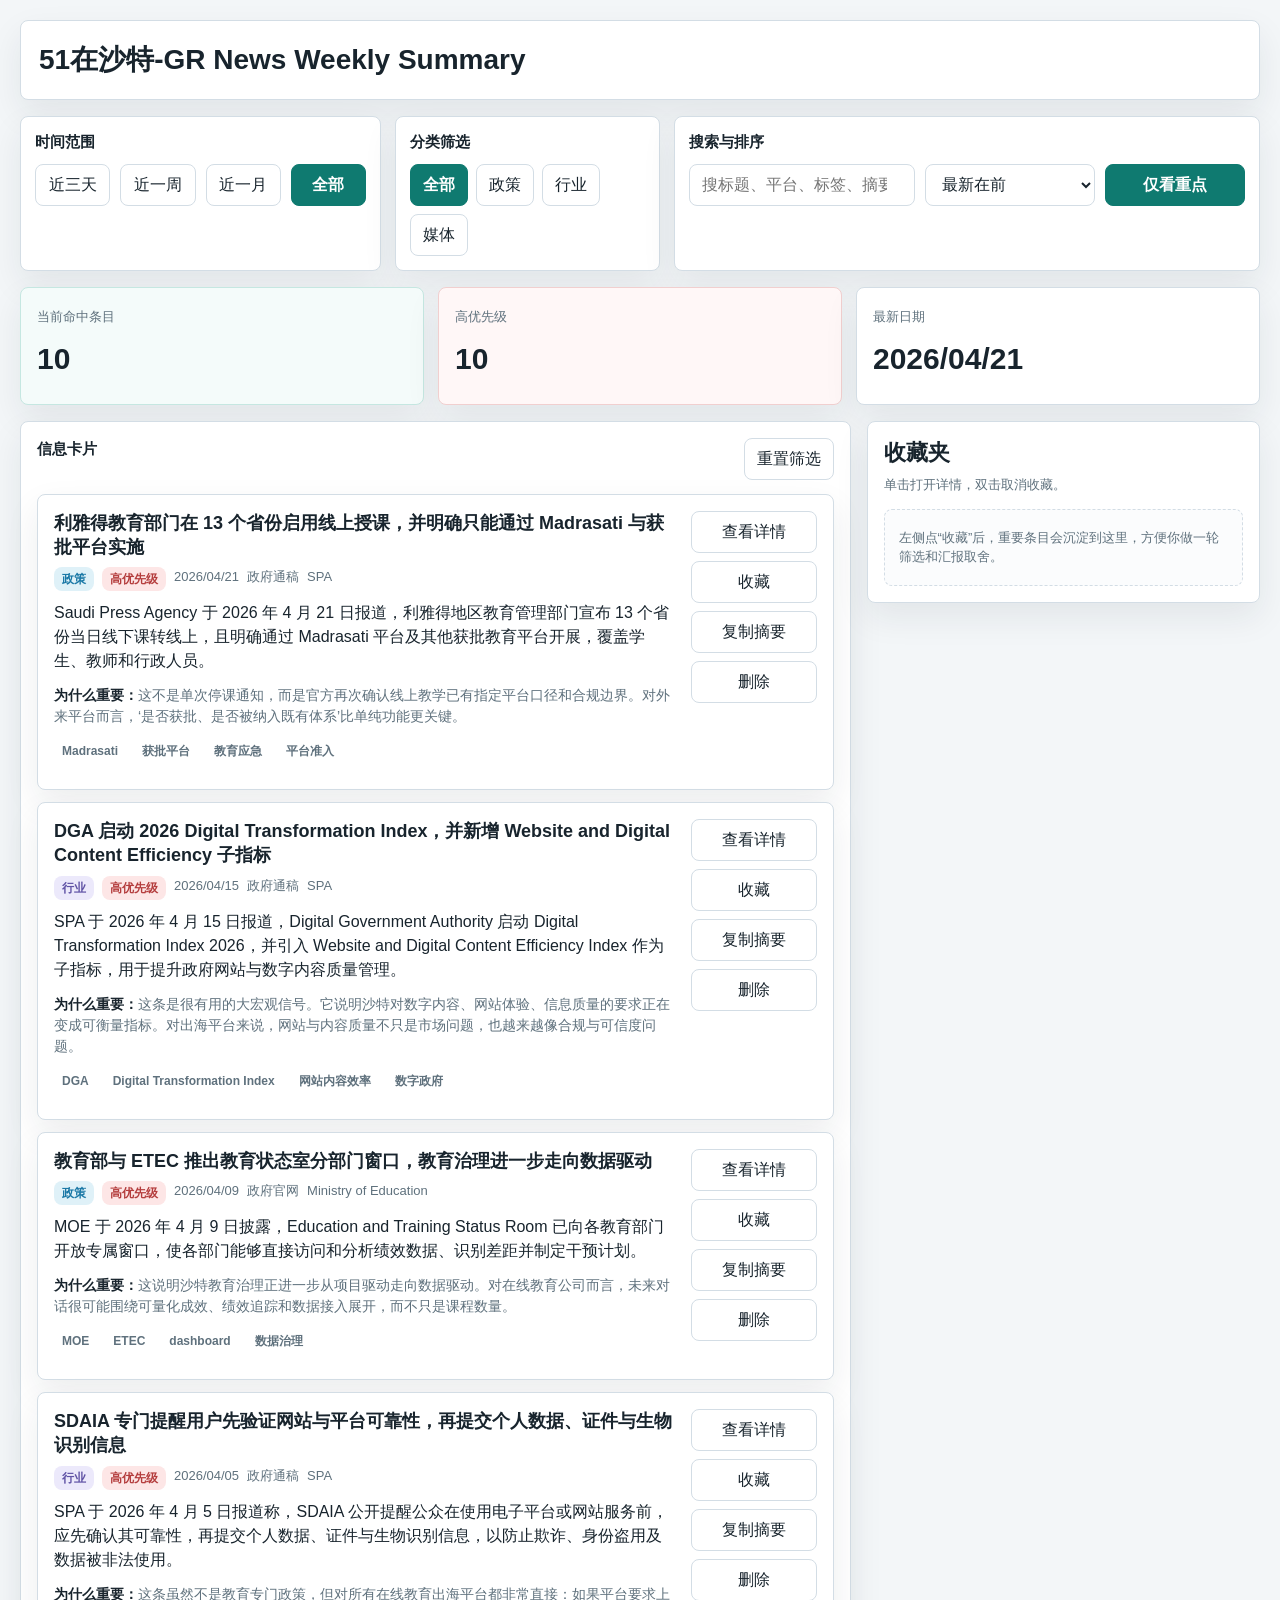
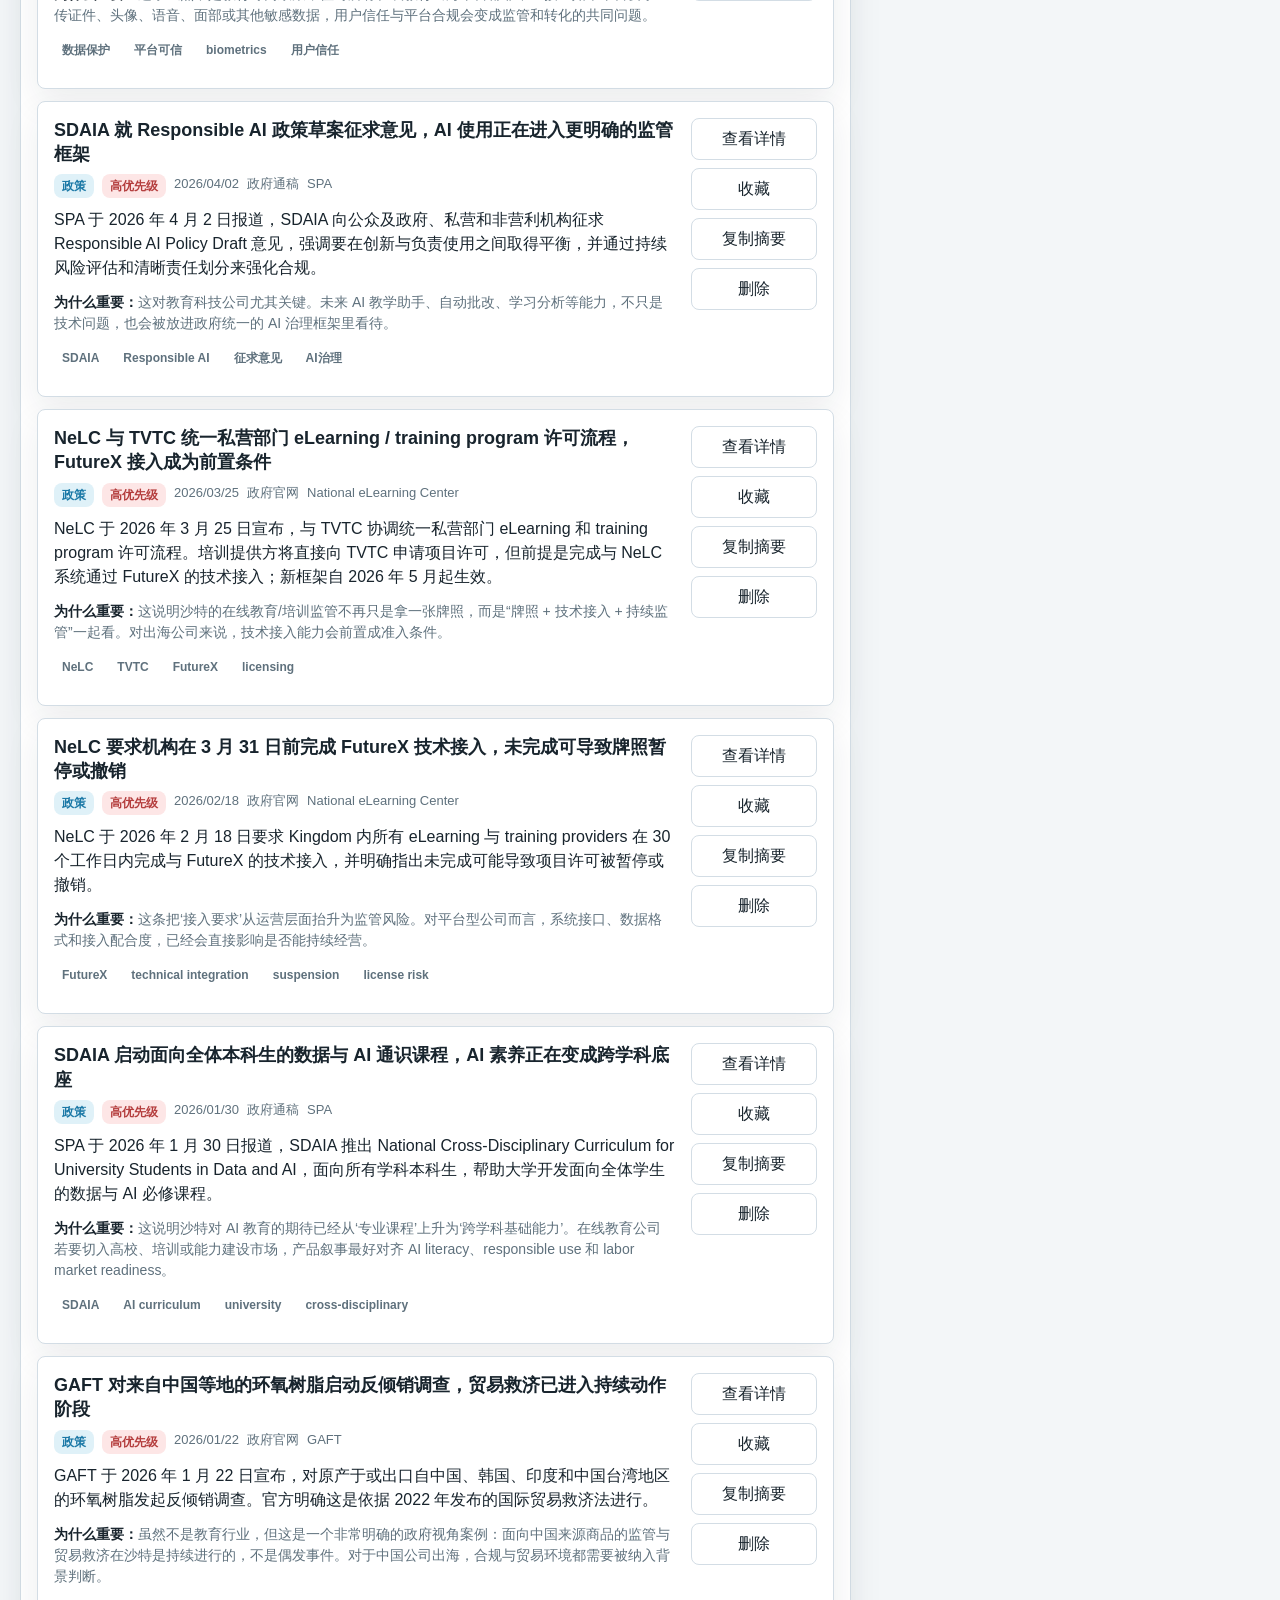
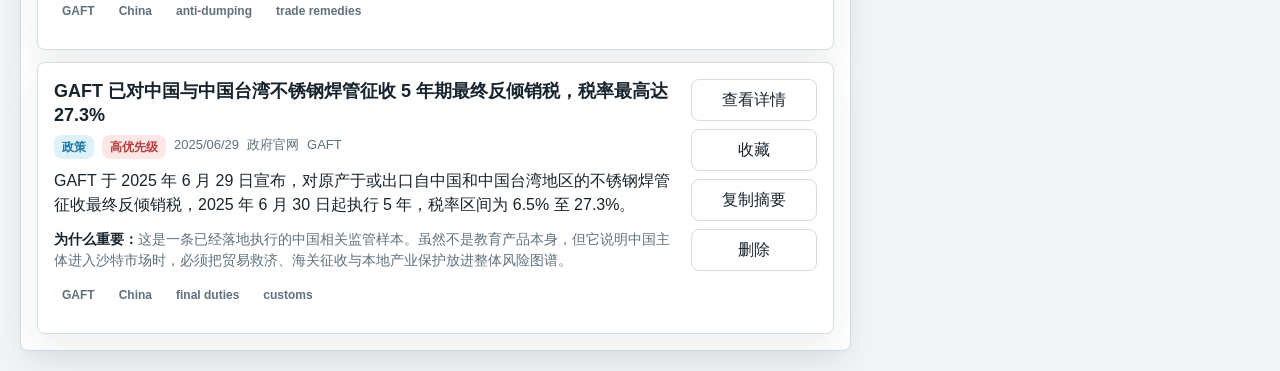
==== index.html @ 104b8181 "Persist favorites and deletions locally" ====
<!doctype html>
<html lang="zh-CN">
<head>
  <meta charset="utf-8">
  <meta name="viewport" content="width=device-width, initial-scale=1">
  <title>51在沙特-GR News Weekly Summary</title>
  <style>
    :root {
      --bg: #f3f6f8;
      --panel: #ffffff;
      --panel-alt: #eef3f6;
      --text: #18242d;
      --muted: #5f717d;
      --line: #d3dde5;
      --accent: #0f7a70;
      --accent-soft: #def4f1;
      --blue: #1a78a6;
      --blue-soft: #dff1f8;
      --amber: #a86f00;
      --amber-soft: #fff1d6;
      --red: #b43d3d;
      --red-soft: #fde6e6;
      --shadow: 0 14px 34px rgba(24, 36, 45, 0.08);
    }

    * {
      box-sizing: border-box;
    }

    body {
      margin: 0;
      background: var(--bg);
      color: var(--text);
      font-family: Arial, "PingFang SC", "Microsoft YaHei", sans-serif;
      line-height: 1.5;
    }

    button, input, select {
      font: inherit;
    }

    img {
      display: block;
      max-width: 100%;
    }

    .shell {
      max-width: 1320px;
      margin: 0 auto;
      padding: 20px;
    }

    .topband {
      display: grid;
      grid-template-columns: 1fr;
      gap: 18px;
      align-items: center;
      background: var(--panel);
      border: 1px solid var(--line);
      border-radius: 8px;
      padding: 18px;
      box-shadow: var(--shadow);
    }

    .topband h1 {
      margin: 0;
      font-size: 28px;
    }

    .topband p {
      margin: 6px 0 0;
      color: var(--muted);
      max-width: 760px;
    }

    .toolbar {
      margin-top: 16px;
      display: grid;
      grid-template-columns: 1.5fr 1.1fr 1fr;
      gap: 14px;
    }

    .toolbar-block,
    .section,
    .stat,
    .item-card,
    .detail-panel {
      background: var(--panel);
      border: 1px solid var(--line);
      border-radius: 8px;
      box-shadow: var(--shadow);
    }

    .toolbar-block {
      padding: 14px;
      min-height: 116px;
    }

    .toolbar-title,
    .section-title {
      margin: 0 0 10px;
      font-size: 15px;
      font-weight: 700;
    }

    .chip-row {
      display: flex;
      flex-wrap: wrap;
      gap: 8px;
    }

    .chip-grid {
      display: grid;
      grid-template-columns: repeat(4, minmax(0, 1fr));
      gap: 10px;
    }

    .chip,
    .ghost-btn,
    .solid-btn {
      min-height: 36px;
      padding: 8px 12px;
      border-radius: 8px;
      border: 1px solid var(--line);
      background: #fff;
      color: var(--text);
      cursor: pointer;
    }

    .chip.active {
      border-color: var(--accent);
      background: var(--accent);
      color: #fff;
      font-weight: 700;
    }

    .ghost-btn:hover,
    .solid-btn:hover,
    .chip:hover {
      border-color: var(--accent);
    }

    .solid-btn {
      background: var(--accent);
      border-color: var(--accent);
      color: #fff;
      font-weight: 700;
    }

    .control-row {
      display: grid;
      grid-template-columns: 1fr 170px 140px;
      gap: 10px;
    }

    .control-row input,
    .control-row select {
      min-height: 40px;
      border: 1px solid var(--line);
      border-radius: 8px;
      padding: 8px 12px;
      background: #fff;
      color: var(--text);
    }

    .stats {
      margin-top: 16px;
      display: grid;
      grid-template-columns: repeat(3, minmax(0, 1fr));
      gap: 14px;
    }

    .stat {
      padding: 16px;
      min-height: 118px;
    }

    .stat span {
      color: var(--muted);
      font-size: 13px;
    }

    .stat strong {
      display: block;
      margin: 8px 0 6px;
      font-size: 30px;
    }

    .stat small {
      color: var(--muted);
      font-size: 13px;
    }

    .stat.accent {
      background: #f4fbfa;
      border-color: #c5e7e1;
    }

    .stat.warn {
      background: #fff9ee;
      border-color: #f1dfb8;
    }

    .stat.risk {
      background: #fff7f7;
      border-color: #f1cfcf;
    }

    .main-grid {
      margin-top: 16px;
      display: grid;
      grid-template-columns: minmax(0, 1.9fr) minmax(320px, 0.9fr);
      gap: 16px;
      align-items: start;
    }

    .section {
      padding: 16px;
    }

    .section-head {
      display: flex;
      justify-content: space-between;
      gap: 14px;
      align-items: flex-start;
      margin-bottom: 14px;
    }

    .section-head p {
      margin: 4px 0 0;
      color: var(--muted);
      font-size: 13px;
    }

    .item-list {
      display: grid;
      gap: 12px;
    }

    .item-card {
      padding: 16px;
      display: grid;
      grid-template-columns: 1fr auto;
      gap: 16px;
      align-items: start;
    }

    .item-card h3 {
      margin: 0 0 8px;
      font-size: 18px;
      line-height: 1.35;
    }

    .item-meta {
      display: flex;
      flex-wrap: wrap;
      gap: 8px;
      color: var(--muted);
      font-size: 13px;
      margin-bottom: 10px;
    }

    .badge {
      display: inline-flex;
      align-items: center;
      min-height: 24px;
      padding: 2px 8px;
      border-radius: 8px;
      font-size: 12px;
      font-weight: 700;
    }

    .badge.policy { background: var(--blue-soft); color: var(--blue); }
    .badge.sentiment { background: var(--accent-soft); color: var(--accent); }
    .badge.industry { background: #ece9fb; color: #6154a6; }
    .badge.media { background: #e6f1ff; color: #245eab; }
    .badge.priority-high { background: var(--red-soft); color: var(--red); }
    .badge.priority-mid { background: var(--amber-soft); color: var(--amber); }
    .badge.priority-low { background: #edf3ef; color: #466050; }

    .item-summary {
      margin: 0;
      color: var(--text);
    }

    .item-why {
      margin: 12px 0 0;
      color: var(--muted);
      font-size: 14px;
    }

    .item-actions {
      display: grid;
      gap: 8px;
      min-width: 126px;
    }

    .detail-panel {
      padding: 16px;
      position: sticky;
      top: 16px;
    }

    .detail-panel h2 {
      margin: 0 0 8px;
      font-size: 22px;
      line-height: 1.35;
    }

    .detail-meta {
      display: flex;
      flex-wrap: wrap;
      gap: 8px;
      color: var(--muted);
      font-size: 13px;
      margin-bottom: 12px;
    }

    .detail-block {
      padding-top: 12px;
      border-top: 1px solid var(--line);
      margin-top: 12px;
    }

    .detail-block strong {
      display: block;
      margin-bottom: 6px;
      font-size: 14px;
    }

    .detail-block p,
    .detail-block li {
      margin: 0;
      color: var(--text);
    }

    .detail-block ul {
      margin: 0;
      padding-left: 18px;
    }

    .detail-links {
      display: flex;
      flex-wrap: wrap;
      gap: 8px;
      margin-top: 10px;
    }

    .detail-links a {
      color: var(--blue);
      text-decoration: none;
      word-break: break-all;
    }

    .detail-preview-title {
      margin: 0 0 8px;
      font-size: 18px;
      line-height: 1.4;
    }

    .favorite-hint {
      margin: 10px 0 0;
      color: var(--muted);
      font-size: 13px;
    }

    .favorite-list {
      display: grid;
      gap: 10px;
      margin-top: 14px;
    }

    .favorite-item {
      width: 100%;
      text-align: left;
      padding: 12px;
      border: 1px solid var(--line);
      border-radius: 8px;
      background: #fbfcfd;
      cursor: pointer;
    }

    .favorite-item:hover {
      border-color: var(--accent);
      background: #f6fbfa;
    }

    .favorite-item strong {
      display: block;
      margin-bottom: 6px;
      font-size: 14px;
      line-height: 1.4;
    }

    .favorite-item span {
      display: block;
      color: var(--muted);
      font-size: 12px;
    }

    .favorite-empty {
      margin-top: 14px;
      padding: 18px 14px;
      border: 1px dashed var(--line);
      border-radius: 8px;
      color: var(--muted);
      background: #fbfcfd;
      font-size: 13px;
    }

    .modal-overlay {
      position: fixed;
      inset: 0;
      display: none;
      align-items: stretch;
      justify-content: center;
      background: rgba(17, 29, 37, 0.56);
      z-index: 1000;
      padding: 20px;
    }

    .modal-overlay.open {
      display: flex;
    }

    .modal-card {
      width: min(1180px, 100%);
      height: 100%;
      max-height: calc(100vh - 40px);
      background: var(--panel);
      border: 1px solid var(--line);
      border-radius: 8px;
      box-shadow: 0 24px 60px rgba(24, 36, 45, 0.24);
      display: grid;
      grid-template-rows: auto 1fr;
      overflow: hidden;
    }

    .modal-head {
      display: flex;
      align-items: flex-start;
      justify-content: space-between;
      gap: 16px;
      padding: 18px 20px;
      border-bottom: 1px solid var(--line);
      background: #fbfcfd;
    }

    .modal-head h2 {
      margin: 0;
      font-size: 28px;
      line-height: 1.35;
    }

    .modal-meta {
      display: flex;
      flex-wrap: wrap;
      gap: 8px;
      color: var(--muted);
      font-size: 13px;
      margin-top: 10px;
    }

    .modal-close {
      min-width: 88px;
    }

    .modal-content {
      overflow-y: auto;
      padding: 20px;
    }

    .modal-section {
      padding-top: 14px;
      margin-top: 14px;
      border-top: 1px solid var(--line);
    }

    .modal-section:first-child {
      margin-top: 0;
      padding-top: 0;
      border-top: 0;
    }

    .modal-section h3 {
      margin: 0 0 8px;
      font-size: 16px;
    }

    .modal-section p {
      margin: 0;
    }

    .modal-links {
      display: flex;
      flex-direction: column;
      gap: 8px;
    }

    .modal-links a {
      color: var(--blue);
      text-decoration: none;
      word-break: break-all;
    }

    .empty {
      padding: 28px 16px;
      text-align: center;
      color: var(--muted);
      border: 1px dashed var(--line);
      border-radius: 8px;
      background: #fbfcfd;
    }

    @media (max-width: 1100px) {
      .toolbar,
      .main-grid {
        grid-template-columns: 1fr;
      }

      .stats {
        grid-template-columns: repeat(2, minmax(0, 1fr));
      }

      .detail-panel {
        position: static;
      }
    }

    @media (max-width: 720px) {
      .shell {
        padding: 14px;
      }

      .control-row,
      .stats {
        grid-template-columns: 1fr;
      }

      .item-card {
        grid-template-columns: 1fr;
      }

      .item-actions {
        grid-template-columns: repeat(2, minmax(0, 1fr));
      }

      .modal-overlay {
        padding: 10px;
      }

      .modal-card {
        max-height: calc(100vh - 20px);
      }

      .modal-head {
        padding: 14px;
      }

      .modal-head h2 {
        font-size: 22px;
      }

      .modal-content {
        padding: 14px;
      }
    }
  </style>
</head>
<body>
  <div class="shell">
    <header class="topband">
      <div>
        <h1>51在沙特-GR News Weekly Summary</h1>
      </div>
    </header>

    <section class="toolbar">
      <div class="toolbar-block">
        <h2 class="toolbar-title">时间范围</h2>
        <div class="chip-grid" id="rangeChips">
          <button class="chip" data-range="3">近三天</button>
          <button class="chip" data-range="7">近一周</button>
          <button class="chip" data-range="30">近一月</button>
          <button class="chip active" data-range="all">全部</button>
        </div>
      </div>

      <div class="toolbar-block">
        <h2 class="toolbar-title">分类筛选</h2>
        <div class="chip-row" id="categoryChips">
          <button class="chip active" data-category="all">全部</button>
          <button class="chip" data-category="政策">政策</button>
          <button class="chip" data-category="行业">行业</button>
          <button class="chip" data-category="媒体">媒体</button>
        </div>
      </div>

      <div class="toolbar-block">
        <h2 class="toolbar-title">搜索与排序</h2>
        <div class="control-row">
          <input id="searchInput" type="search" placeholder="搜标题、平台、标签、摘要">
          <select id="sortSelect" aria-label="排序方式">
            <option value="desc">最新在前</option>
            <option value="asc">最早在前</option>
            <option value="priority">优先级优先</option>
          </select>
          <button class="solid-btn" id="focusToggle" type="button">仅看重点</button>
        </div>
      </div>
    </section>

    <section class="stats" aria-label="统计概览">
      <article class="stat accent">
        <span>当前命中条目</span>
        <strong id="countAll">0</strong>
      </article>
      <article class="stat risk">
        <span>高优先级</span>
        <strong id="countHigh">0</strong>
      </article>
      <article class="stat">
        <span>最新日期</span>
        <strong id="latestDate">--</strong>
      </article>
    </section>

    <div class="main-grid">
      <section class="section">
        <div class="section-head">
          <div>
            <h2 class="section-title">信息卡片</h2>
          </div>
          <button class="ghost-btn" id="resetButton" type="button">重置筛选</button>
        </div>

        <div class="item-list" id="itemList"></div>
      </section>

      <aside class="detail-panel" id="detailPanel">
        <h2>收藏夹</h2>
        <div class="detail-meta">
          <span>单击打开详情，双击取消收藏。</span>
        </div>
      </aside>
    </div>
  </div>

  <div class="modal-overlay" id="detailModal" aria-hidden="true">
    <div class="modal-card" role="dialog" aria-modal="true" aria-labelledby="modalTitle">
      <div class="modal-head">
        <div>
          <h2 id="modalTitle">查看详情</h2>
          <div class="modal-meta" id="modalMeta"></div>
        </div>
        <button class="ghost-btn modal-close" id="modalClose" type="button">关闭</button>
      </div>
      <div class="modal-content" id="modalContent"></div>
    </div>
  </div>

  <script>
    const weeklyItems = [
      {
        id: 1,
        title: "利雅得教育部门在 13 个省份启用线上授课，并明确只能通过 Madrasati 与获批平台实施",
        category: "政策",
        priority: "high",
        featured: true,
        tags: ["Madrasati", "获批平台", "教育应急", "平台准入"],
        summary: "Saudi Press Agency 于 2026 年 4 月 21 日报道，利雅得地区教育管理部门宣布 13 个省份当日线下课转线上，且明确通过 Madrasati 平台及其他获批教育平台开展，覆盖学生、教师和行政人员。",
        whyItMatters: "这不是单次停课通知，而是官方再次确认线上教学已有指定平台口径和合规边界。对外来平台而言，‘是否获批、是否被纳入既有体系’比单纯功能更关键。",
        nextAction: "后续持续跟踪 Saudi MOE / Riyadh Education 对“approved educational platforms”“Madrasati”表述的延伸，观察平台准入是否会进一步细化为白名单或接入要求。",
        date: "2026-04-21",
        platform: "政府通稿",
        source: "SPA",
        links: ["https://www.spa.gov.sa/en/N2566507"]
      },
      {
        id: 2,
        title: "教育部与 ETEC 推出教育状态室分部门窗口，教育治理进一步走向数据驱动",
        category: "政策",
        priority: "high",
        featured: true,
        tags: ["MOE", "ETEC", "dashboard", "数据治理"],
        summary: "MOE 于 2026 年 4 月 9 日披露，Education and Training Status Room 已向各教育部门开放专属窗口，使各部门能够直接访问和分析绩效数据、识别差距并制定干预计划。",
        whyItMatters: "这说明沙特教育治理正进一步从项目驱动走向数据驱动。对在线教育公司而言，未来对话很可能围绕可量化成效、绩效追踪和数据接入展开，而不只是课程数量。",
        nextAction: "重点监测 MOE、ETEC 后续是否发布更细的 performance data、improvement plan、evaluation 指标口径，判断这类数据平台是否会外溢到供应商考核或合作门槛。",
        date: "2026-04-09",
        platform: "政府官网",
        source: "Ministry of Education",
        links: ["https://www.moe.gov.sa/en/mediacenter/MOEnews/Pages/The-Education-and-Training-Evaluation.aspx"]
      },
      {
        id: 3,
        title: "SDAIA 就 Responsible AI 政策草案征求意见，AI 使用正在进入更明确的监管框架",
        category: "政策",
        priority: "high",
        featured: true,
        tags: ["SDAIA", "Responsible AI", "征求意见", "AI治理"],
        summary: "SPA 于 2026 年 4 月 2 日报道，SDAIA 向公众及政府、私营和非营利机构征求 Responsible AI Policy Draft 意见，强调要在创新与负责使用之间取得平衡，并通过持续风险评估和清晰责任划分来强化合规。",
        whyItMatters: "这对教育科技公司尤其关键。未来 AI 教学助手、自动批改、学习分析等能力，不只是技术问题，也会被放进政府统一的 AI 治理框架里看待。",
        nextAction: "把 Responsible AI、risk assessment、roles and responsibilities、trust in AI 等词加入常驻监测词库，后续一旦草案转正式文件，需要第一时间复核产品功能与数据处理方式。",
        date: "2026-04-02",
        platform: "政府通稿",
        source: "SPA",
        links: ["https://www.spa.gov.sa/en/N2551533"]
      },
      {
        id: 4,
        title: "SDAIA 专门提醒用户先验证网站与平台可靠性，再提交个人数据、证件与生物识别信息",
        category: "行业",
        priority: "high",
        featured: true,
        tags: ["数据保护", "平台可信", "biometrics", "用户信任"],
        summary: "SPA 于 2026 年 4 月 5 日报道称，SDAIA 公开提醒公众在使用电子平台或网站服务前，应先确认其可靠性，再提交个人数据、证件与生物识别信息，以防止欺诈、身份盗用及数据被非法使用。",
        whyItMatters: "这条虽然不是教育专门政策，但对所有在线教育出海平台都非常直接：如果平台要求上传证件、头像、语音、面部或其他敏感数据，用户信任与平台合规会变成监管和转化的共同问题。",
        nextAction: "后续建议把“是否需要收集敏感数据、是否能证明平台官方身份、是否有阿语隐私说明”作为沙特版本产品审查的固定栏目。",
        date: "2026-04-05",
        platform: "政府通稿",
        source: "SPA",
        links: ["https://www.spa.gov.sa/en/N2553160"]
      },
      {
        id: 5,
        title: "DGA 启动 2026 Digital Transformation Index，并新增 Website and Digital Content Efficiency 子指标",
        category: "行业",
        priority: "high",
        featured: true,
        tags: ["DGA", "Digital Transformation Index", "网站内容效率", "数字政府"],
        summary: "SPA 于 2026 年 4 月 15 日报道，Digital Government Authority 启动 Digital Transformation Index 2026，并引入 Website and Digital Content Efficiency Index 作为子指标，用于提升政府网站与数字内容质量管理。",
        whyItMatters: "这条是很有用的大宏观信号。它说明沙特对数字内容、网站体验、信息质量的要求正在变成可衡量指标。对出海平台来说，网站与内容质量不只是市场问题，也越来越像合规与可信度问题。",
        nextAction: "建议持续关注 DGA 对 Website and Digital Content Efficiency 的评估口径，后续可反向映射到我们自己的阿语官网、落地页、帮助中心与内容治理。",
        date: "2026-04-15",
        platform: "政府通稿",
        source: "SPA",
        links: ["https://www.spa.gov.sa/en/N2562888"]
      },
      {
        id: 6,
        title: "NeLC 与 TVTC 统一私营部门 eLearning / training program 许可流程，FutureX 接入成为前置条件",
        category: "政策",
        priority: "high",
        featured: true,
        tags: ["NeLC", "TVTC", "FutureX", "licensing"],
        summary: "NeLC 于 2026 年 3 月 25 日宣布，与 TVTC 协调统一私营部门 eLearning 和 training program 许可流程。培训提供方将直接向 TVTC 申请项目许可，但前提是完成与 NeLC 系统通过 FutureX 的技术接入；新框架自 2026 年 5 月起生效。",
        whyItMatters: "这说明沙特的在线教育/培训监管不再只是拿一张牌照，而是“牌照 + 技术接入 + 持续监管”一起看。对出海公司来说，技术接入能力会前置成准入条件。",
        nextAction: "对任何潜在沙特合作或本地化落地项目，都建议先评估是否涉及 TVTC 许可、是否需要 FutureX 接入、以及产品形态更偏 education 还是 training。",
        date: "2026-03-25",
        platform: "政府官网",
        source: "National eLearning Center",
        links: ["https://nelc.gov.sa/en/media-center/news/unified-e-learning-licensing-private-sector-en"]
      },
      {
        id: 7,
        title: "NeLC 要求机构在 3 月 31 日前完成 FutureX 技术接入，未完成可导致牌照暂停或撤销",
        category: "政策",
        priority: "high",
        featured: true,
        tags: ["FutureX", "technical integration", "suspension", "license risk"],
        summary: "NeLC 于 2026 年 2 月 18 日要求 Kingdom 内所有 eLearning 与 training providers 在 30 个工作日内完成与 FutureX 的技术接入，并明确指出未完成可能导致项目许可被暂停或撤销。",
        whyItMatters: "这条把‘接入要求’从运营层面抬升为监管风险。对平台型公司而言，系统接口、数据格式和接入配合度，已经会直接影响是否能持续经营。",
        nextAction: "后续如进入沙特市场，应把 FutureX / 本地平台接入准备放入前置清单，而不是等到商务合同签完后再补技术。",
        date: "2026-02-18",
        platform: "政府官网",
        source: "National eLearning Center",
        links: ["https://nelc.gov.sa/en/media-center/news/news-future-link"]
      },
      {
        id: 8,
        title: "SDAIA 启动面向全体本科生的数据与 AI 通识课程，AI 素养正在变成跨学科底座",
        category: "政策",
        priority: "high",
        featured: true,
        tags: ["SDAIA", "AI curriculum", "university", "cross-disciplinary"],
        summary: "SPA 于 2026 年 1 月 30 日报道，SDAIA 推出 National Cross-Disciplinary Curriculum for University Students in Data and AI，面向所有学科本科生，帮助大学开发面向全体学生的数据与 AI 必修课程。",
        whyItMatters: "这说明沙特对 AI 教育的期待已经从‘专业课程’上升为‘跨学科基础能力’。在线教育公司若要切入高校、培训或能力建设市场，产品叙事最好对齐 AI literacy、responsible use 和 labor market readiness。",
        nextAction: "关注后续大学落地、必修课程实施、采购合作和内容标准化的进一步消息，判断是否会形成面向外部机构的合作机会。",
        date: "2026-01-30",
        platform: "政府通稿",
        source: "SPA",
        links: ["https://www.spa.gov.sa/en/N2501273"]
      },
      {
        id: 9,
        title: "GAFT 对来自中国等地的环氧树脂启动反倾销调查，贸易救济已进入持续动作阶段",
        category: "政策",
        priority: "high",
        featured: true,
        tags: ["GAFT", "China", "anti-dumping", "trade remedies"],
        summary: "GAFT 于 2026 年 1 月 22 日宣布，对原产于或出口自中国、韩国、印度和中国台湾地区的环氧树脂发起反倾销调查。官方明确这是依据 2022 年发布的国际贸易救济法进行。",
        whyItMatters: "虽然不是教育行业，但这是一个非常明确的政府视角案例：面向中国来源商品的监管与贸易救济在沙特是持续进行的，不是偶发事件。对于中国公司出海，合规与贸易环境都需要被纳入背景判断。",
        nextAction: "建议把 GAFT 的 trade remedies 作为长期源池保留，凡涉及中国来源商品、技术设备或关键投入品，都要关注是否存在调查、最终措施或延续审查。",
        date: "2026-01-22",
        platform: "政府官网",
        source: "GAFT",
        links: ["https://gaft.gov.sa/en/lists/news/[base64]/"]
      },
      {
        id: 10,
        title: "GAFT 已对中国与中国台湾不锈钢焊管征收 5 年期最终反倾销税，税率最高达 27.3%",
        category: "政策",
        priority: "high",
        featured: true,
        tags: ["GAFT", "China", "final duties", "customs"],
        summary: "GAFT 于 2025 年 6 月 29 日宣布，对原产于或出口自中国和中国台湾地区的不锈钢焊管征收最终反倾销税，2025 年 6 月 30 日起执行 5 年，税率区间为 6.5% 至 27.3%。",
        whyItMatters: "这是一条已经落地执行的中国相关监管样本。虽然不是教育产品本身，但它说明中国主体进入沙特市场时，必须把贸易救济、海关征收与本地产业保护放进整体风险图谱。",
        nextAction: "建议后续把‘中国—沙特—监管/反倾销/海关’作为独立专题维护，和教育政策线并行，便于管理层同时看行业机会与中国主体风险环境。",
        date: "2025-06-29",
        platform: "政府官网",
        source: "GAFT",
        links: ["https://gaft.gov.sa/en/lists/news/gaft-announces-final-anti-dumping-duties-on-imports-of-welded-stainless-steel-pipes-from-the-people-s-republic-of-china-and-taiwan-29-june-2025/"]
      }
    ];

    const categoryClassMap = {
      "政策": "policy",
      "行业": "industry",
      "媒体": "media"
    };

    const priorityLabelMap = {
      high: "高优先级",
      mid: "中优先级",
      low: "低优先级"
    };

    const priorityClassMap = {
      high: "priority-high",
      mid: "priority-mid",
      low: "priority-low"
    };

    let currentRange = "all";
    let currentCategory = "all";
    let currentSort = "desc";
    let currentSearch = "";
    let featuredOnly = false;
    let currentDetailId = weeklyItems[0]?.id ?? null;
    const storageKeys = {
      favorites: "gr_weekly_favorites",
      deleted: "gr_weekly_deleted"
    };

    function readStoredIds(key) {
      try {
        const raw = window.localStorage.getItem(key);
        if (!raw) return [];
        const parsed = JSON.parse(raw);
        if (!Array.isArray(parsed)) return [];
        return parsed.map((value) => Number(value)).filter((value) => Number.isFinite(value));
      } catch (error) {
        return [];
      }
    }

    function saveStoredIds(key, set) {
      try {
        window.localStorage.setItem(key, JSON.stringify([...set]));
      } catch (error) {
        console.warn(`无法写入本地存储: ${key}`, error);
      }
    }

    const favoriteIds = new Set(readStoredIds(storageKeys.favorites));
    const deletedIds = new Set(readStoredIds(storageKeys.deleted));

    const itemList = document.getElementById("itemList");
    const detailPanel = document.getElementById("detailPanel");
    const detailModal = document.getElementById("detailModal");
    const modalTitle = document.getElementById("modalTitle");
    const modalMeta = document.getElementById("modalMeta");
    const modalContent = document.getElementById("modalContent");
    const modalClose = document.getElementById("modalClose");
    const searchInput = document.getElementById("searchInput");
    const sortSelect = document.getElementById("sortSelect");
    const focusToggle = document.getElementById("focusToggle");

    function formatDate(dateString) {
      const date = new Date(dateString + "T00:00:00");
      return new Intl.DateTimeFormat("zh-CN", {
        year: "numeric",
        month: "2-digit",
        day: "2-digit"
      }).format(date);
    }

    function daysDiff(dateString) {
      const today = new Date();
      const date = new Date(dateString + "T00:00:00");
      const diff = today - date;
      return Math.floor(diff / (1000 * 60 * 60 * 24));
    }

    function getFilteredItems() {
      let result = weeklyItems.filter((item) => !deletedIds.has(item.id));

      if (currentRange !== "all") {
        const maxDays = Number(currentRange);
        result = result.filter((item) => daysDiff(item.date) <= maxDays);
      }

      if (currentCategory !== "all") {
        result = result.filter((item) => item.category === currentCategory);
      }

      if (featuredOnly) {
        result = result.filter((item) => item.featured);
      }

      if (currentSearch.trim()) {
        const keyword = currentSearch.trim().toLowerCase();
        result = result.filter((item) => {
          const haystack = [
            item.title,
            item.platform,
            item.source,
            item.summary,
            item.whyItMatters,
            item.nextAction,
            ...(item.tags || [])
          ].join(" ").toLowerCase();
          return haystack.includes(keyword);
        });
      }

      if (currentSort === "desc") {
        result.sort((a, b) => b.date.localeCompare(a.date));
      } else if (currentSort === "asc") {
        result.sort((a, b) => a.date.localeCompare(b.date));
      } else {
        const weight = { high: 3, mid: 2, low: 1 };
        result.sort((a, b) => {
          const diff = weight[b.priority] - weight[a.priority];
          return diff !== 0 ? diff : b.date.localeCompare(a.date);
        });
      }

      return result;
    }

    function renderStats(items) {
      document.getElementById("countAll").textContent = String(items.length);
      document.getElementById("countHigh").textContent = String(items.filter((item) => item.priority === "high").length);
      document.getElementById("latestDate").textContent = items.length ? formatDate(items[0].date) : "--";
    }

    function renderList(items) {
      if (!items.length) {
        itemList.innerHTML = '<div class="empty">当前筛选条件下没有内容，换一个时间范围或取消“仅看重点”试试。</div>';
        return;
      }

      itemList.innerHTML = items.map((item) => `
        <article class="item-card">
          <div>
            <h3>${item.title}</h3>
            <div class="item-meta">
              <span class="badge ${categoryClassMap[item.category]}">${item.category}</span>
              <span class="badge ${priorityClassMap[item.priority]}">${priorityLabelMap[item.priority]}</span>
              <span>${formatDate(item.date)}</span>
              <span>${item.platform}</span>
              <span>${item.source}</span>
            </div>
            <p class="item-summary">${item.summary}</p>
            <p class="item-why"><strong style="font-size:14px; color: var(--text);">为什么重要：</strong>${item.whyItMatters}</p>
            <div class="item-meta" style="margin-top: 12px;">
              ${(item.tags || []).map((tag) => `<span class="badge">${tag}</span>`).join("")}
            </div>
          </div>
          <div class="item-actions">
            <button class="ghost-btn" type="button" data-detail="${item.id}">查看详情</button>
            <button class="ghost-btn" type="button" data-favorite="${item.id}">${favoriteIds.has(item.id) ? "已收藏" : "收藏"}</button>
            <button class="ghost-btn" type="button" data-copy="${item.id}">复制摘要</button>
            <button class="ghost-btn" type="button" data-delete="${item.id}">删除</button>
          </div>
        </article>
      `).join("");
    }

    function renderDetailPanel() {
      const favorites = [...favoriteIds]
        .map((id) => weeklyItems.find((item) => item.id === id))
        .filter((item) => item && !deletedIds.has(item.id));

      if (!favorites.length) {
        detailPanel.innerHTML = `
          <h2>收藏夹</h2>
          <div class="detail-meta"><span>单击打开详情，双击取消收藏。</span></div>
          <div class="favorite-empty">左侧点“收藏”后，重要条目会沉淀到这里，方便你做一轮筛选和汇报取舍。</div>
        `;
        return;
      }

      detailPanel.innerHTML = `
        <h2>收藏夹</h2>
        <div class="detail-meta">
          <span>已收藏 ${favorites.length} 条</span>
        </div>
        <p class="favorite-hint">单击打开详情，双击取消收藏。</p>
        <div class="favorite-list">
          ${favorites.map((item) => `
            <button class="favorite-item" type="button" data-favorite-open="${item.id}" title="单击打开详情，双击取消收藏">
              <strong>${item.title}</strong>
              <span>${formatDate(item.date)} · ${item.category} · ${item.source}</span>
            </button>
          `).join("")}
        </div>
      `;
    }

    function openDetailModal(item) {
      if (!item) return;

      modalTitle.textContent = item.title;
      modalMeta.innerHTML = `
        <span class="badge ${categoryClassMap[item.category]}">${item.category}</span>
        <span class="badge ${priorityClassMap[item.priority]}">${priorityLabelMap[item.priority]}</span>
        <span>${formatDate(item.date)}</span>
        <span>${item.platform}</span>
        <span>${item.source}</span>
      `;

      modalContent.innerHTML = `
        <section class="modal-section">
          <h3>摘要</h3>
          <p>${item.summary}</p>
        </section>
        <section class="modal-section">
          <h3>为什么重要</h3>
          <p>${item.whyItMatters}</p>
        </section>
        <section class="modal-section">
          <h3>建议动作</h3>
          <p>${item.nextAction}</p>
        </section>
        <section class="modal-section">
          <h3>标签</h3>
          <p>${(item.tags || []).join("、") || "无"}</p>
        </section>
        <section class="modal-section">
          <h3>原始链接</h3>
          <div class="modal-links">
            ${item.links.length
              ? item.links.map((link) => `<a href="${link}" target="_blank" rel="noreferrer">${link}</a>`).join("")
              : "<span style='color: var(--muted);'>暂未填写</span>"
            }
          </div>
        </section>
      `;

      detailModal.classList.add("open");
      detailModal.setAttribute("aria-hidden", "false");
      document.body.style.overflow = "hidden";
    }

    function closeDetailModal() {
      detailModal.classList.remove("open");
      detailModal.setAttribute("aria-hidden", "true");
      document.body.style.overflow = "";
    }

    function refresh() {
      const items = getFilteredItems();
      renderStats(items);
      renderList(items);

      if (!items.find((item) => item.id === currentDetailId)) {
        currentDetailId = items[0]?.id ?? null;
      }
      renderDetailPanel();
    }

    document.getElementById("rangeChips").addEventListener("click", (event) => {
      const chip = event.target.closest("[data-range]");
      if (!chip) return;
      currentRange = chip.dataset.range;
      document.querySelectorAll("#rangeChips .chip").forEach((node) => node.classList.toggle("active", node === chip));
      refresh();
    });

    document.getElementById("categoryChips").addEventListener("click", (event) => {
      const chip = event.target.closest("[data-category]");
      if (!chip) return;
      currentCategory = chip.dataset.category;
      document.querySelectorAll("#categoryChips .chip").forEach((node) => node.classList.toggle("active", node === chip));
      refresh();
    });

    searchInput.addEventListener("input", () => {
      currentSearch = searchInput.value;
      refresh();
    });

    sortSelect.addEventListener("change", () => {
      currentSort = sortSelect.value;
      refresh();
    });

    focusToggle.addEventListener("click", () => {
      featuredOnly = !featuredOnly;
      focusToggle.textContent = featuredOnly ? "已开启重点模式" : "仅看重点";
      focusToggle.classList.toggle("solid-btn", featuredOnly);
      refresh();
    });

    document.getElementById("resetButton").addEventListener("click", () => {
      currentRange = "all";
      currentCategory = "all";
      currentSort = "desc";
      currentSearch = "";
      featuredOnly = false;
      searchInput.value = "";
      sortSelect.value = "desc";
      focusToggle.textContent = "仅看重点";
      focusToggle.classList.remove("solid-btn");
      document.querySelectorAll("#rangeChips .chip").forEach((node) => node.classList.toggle("active", node.dataset.range === "all"));
      document.querySelectorAll("#categoryChips .chip").forEach((node) => node.classList.toggle("active", node.dataset.category === "all"));
      refresh();
    });

    itemList.addEventListener("click", async (event) => {
      const detailButton = event.target.closest("[data-detail]");
      const favoriteButton = event.target.closest("[data-favorite]");
      const copyButton = event.target.closest("[data-copy]");
      const deleteButton = event.target.closest("[data-delete]");

      if (detailButton) {
        currentDetailId = Number(detailButton.dataset.detail);
        refresh();
        openDetailModal(weeklyItems.find((entry) => entry.id === currentDetailId));
        return;
      }

      if (favoriteButton) {
        const id = Number(favoriteButton.dataset.favorite);
        if (favoriteIds.has(id)) {
          favoriteIds.delete(id);
        } else {
          favoriteIds.add(id);
        }
        saveStoredIds(storageKeys.favorites, favoriteIds);
        refresh();
        return;
      }

      if (copyButton) {
        const item = weeklyItems.find((entry) => entry.id === Number(copyButton.dataset.copy));
        if (!item) return;
        const text = `${item.title}\n日期：${formatDate(item.date)}\n平台：${item.platform}\n来源：${item.source}\n摘要：${item.summary}\n为什么重要：${item.whyItMatters}\n建议动作：${item.nextAction}`;
        try {
          await navigator.clipboard.writeText(text);
          copyButton.textContent = "已复制";
          window.setTimeout(() => {
            copyButton.textContent = "复制摘要";
          }, 1200);
        } catch (error) {
          alert("浏览器未允许复制，请手动复制右侧详情。");
        }
        return;
      }

      if (deleteButton) {
        const id = Number(deleteButton.dataset.delete);
        const item = weeklyItems.find((entry) => entry.id === id);
        if (!item) return;
        const confirmed = window.confirm(`确认删除这条信息吗？\n\n${item.title}`);
        if (!confirmed) return;

        const index = weeklyItems.findIndex((entry) => entry.id === id);
        if (index === -1) return;
        deletedIds.add(id);
        favoriteIds.delete(id);
        saveStoredIds(storageKeys.deleted, deletedIds);
        saveStoredIds(storageKeys.favorites, favoriteIds);

        if (currentDetailId === id) {
          const visibleItems = getFilteredItems();
          currentDetailId = visibleItems[index]?.id ?? visibleItems[index - 1]?.id ?? visibleItems[0]?.id ?? null;
        }

        refresh();
      }
    });

    let favoriteClickTimer = null;

    detailPanel.addEventListener("click", (event) => {
      const favoriteOpen = event.target.closest("[data-favorite-open]");
      if (!favoriteOpen) return;
      const id = Number(favoriteOpen.dataset.favoriteOpen);
      if (favoriteClickTimer) {
        window.clearTimeout(favoriteClickTimer);
        favoriteClickTimer = null;
      }
      favoriteClickTimer = window.setTimeout(() => {
        currentDetailId = id;
        openDetailModal(weeklyItems.find((entry) => entry.id === id));
        favoriteClickTimer = null;
      }, 220);
    });

    detailPanel.addEventListener("dblclick", (event) => {
      const favoriteOpen = event.target.closest("[data-favorite-open]");
      if (!favoriteOpen) return;
      const id = Number(favoriteOpen.dataset.favoriteOpen);
      if (favoriteClickTimer) {
        window.clearTimeout(favoriteClickTimer);
        favoriteClickTimer = null;
      }
      if (!favoriteIds.has(id)) return;
      favoriteIds.delete(id);
      saveStoredIds(storageKeys.favorites, favoriteIds);
      refresh();
    });

    modalClose.addEventListener("click", closeDetailModal);

    detailModal.addEventListener("click", (event) => {
      if (event.target === detailModal) {
        closeDetailModal();
      }
    });

    document.addEventListener("keydown", (event) => {
      if (event.key === "Escape" && detailModal.classList.contains("open")) {
        closeDetailModal();
      }
    });

    refresh();
  </script>
</body>
</html>
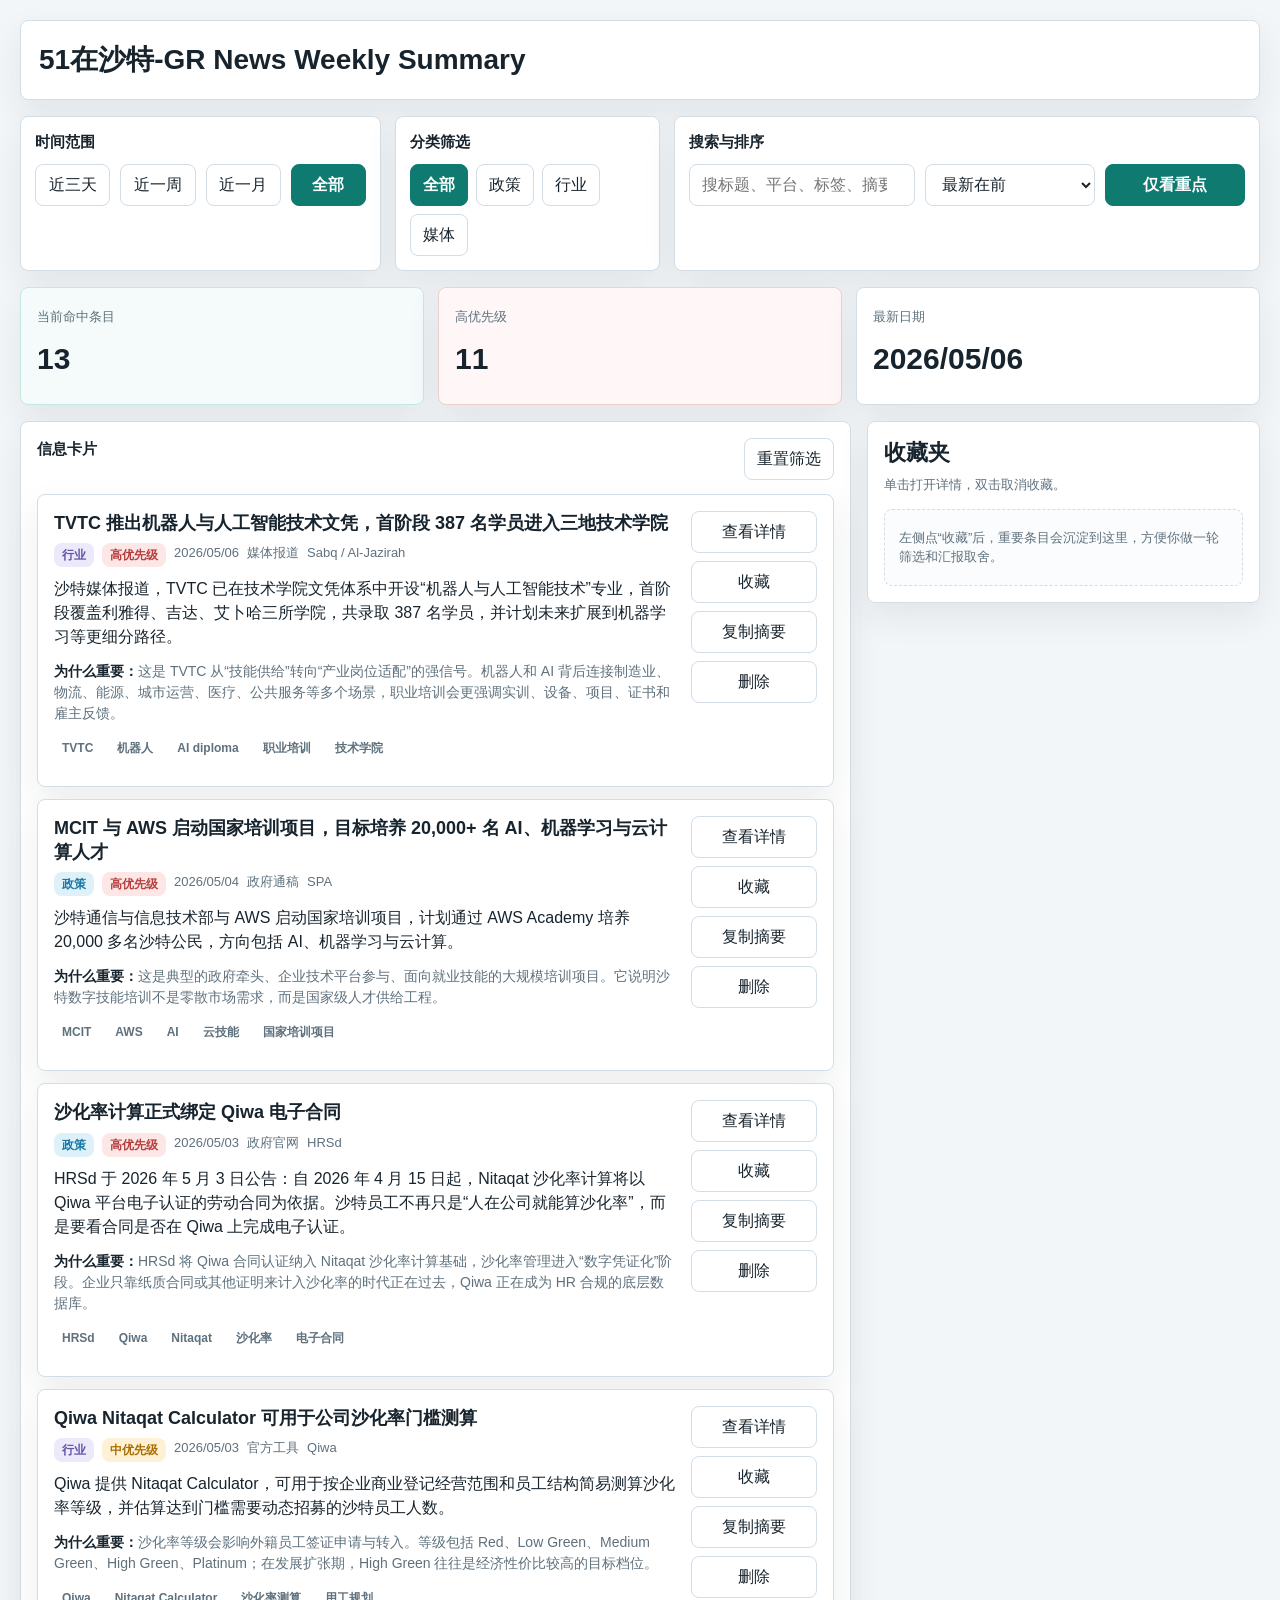
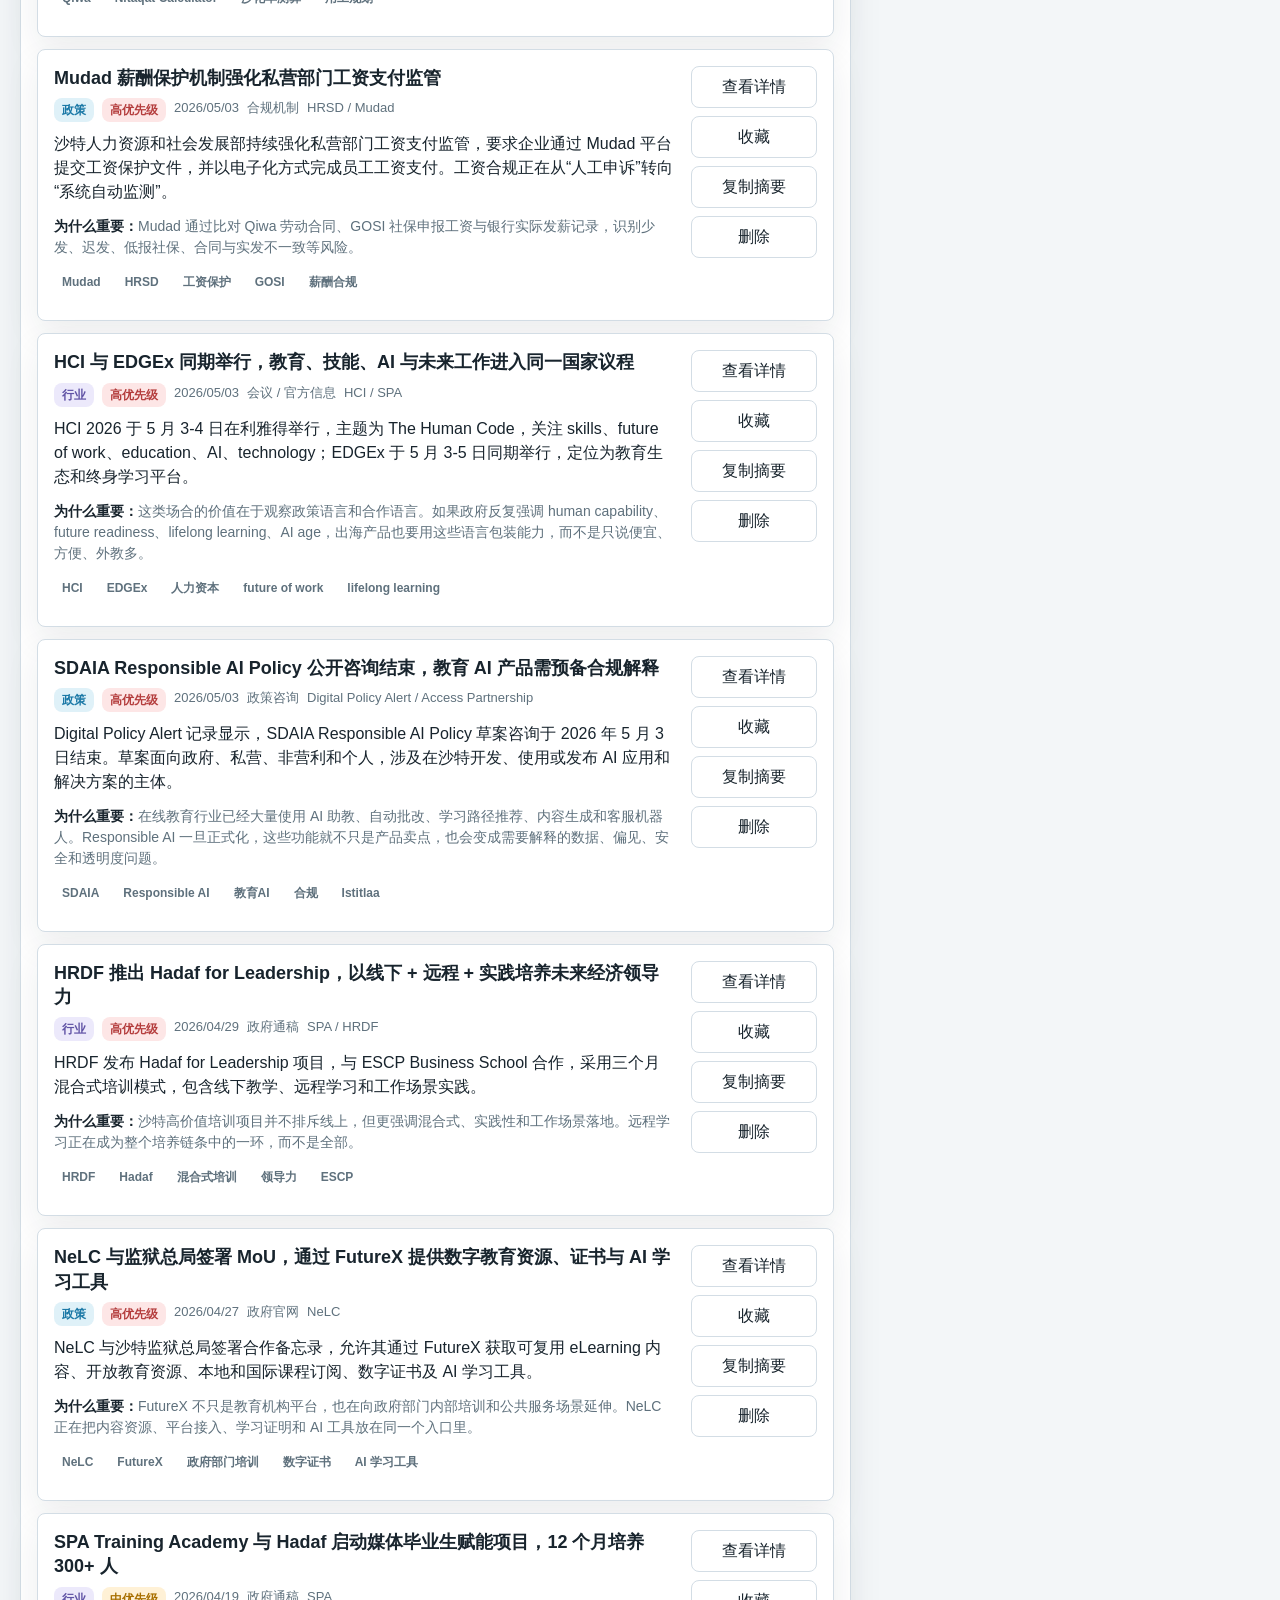
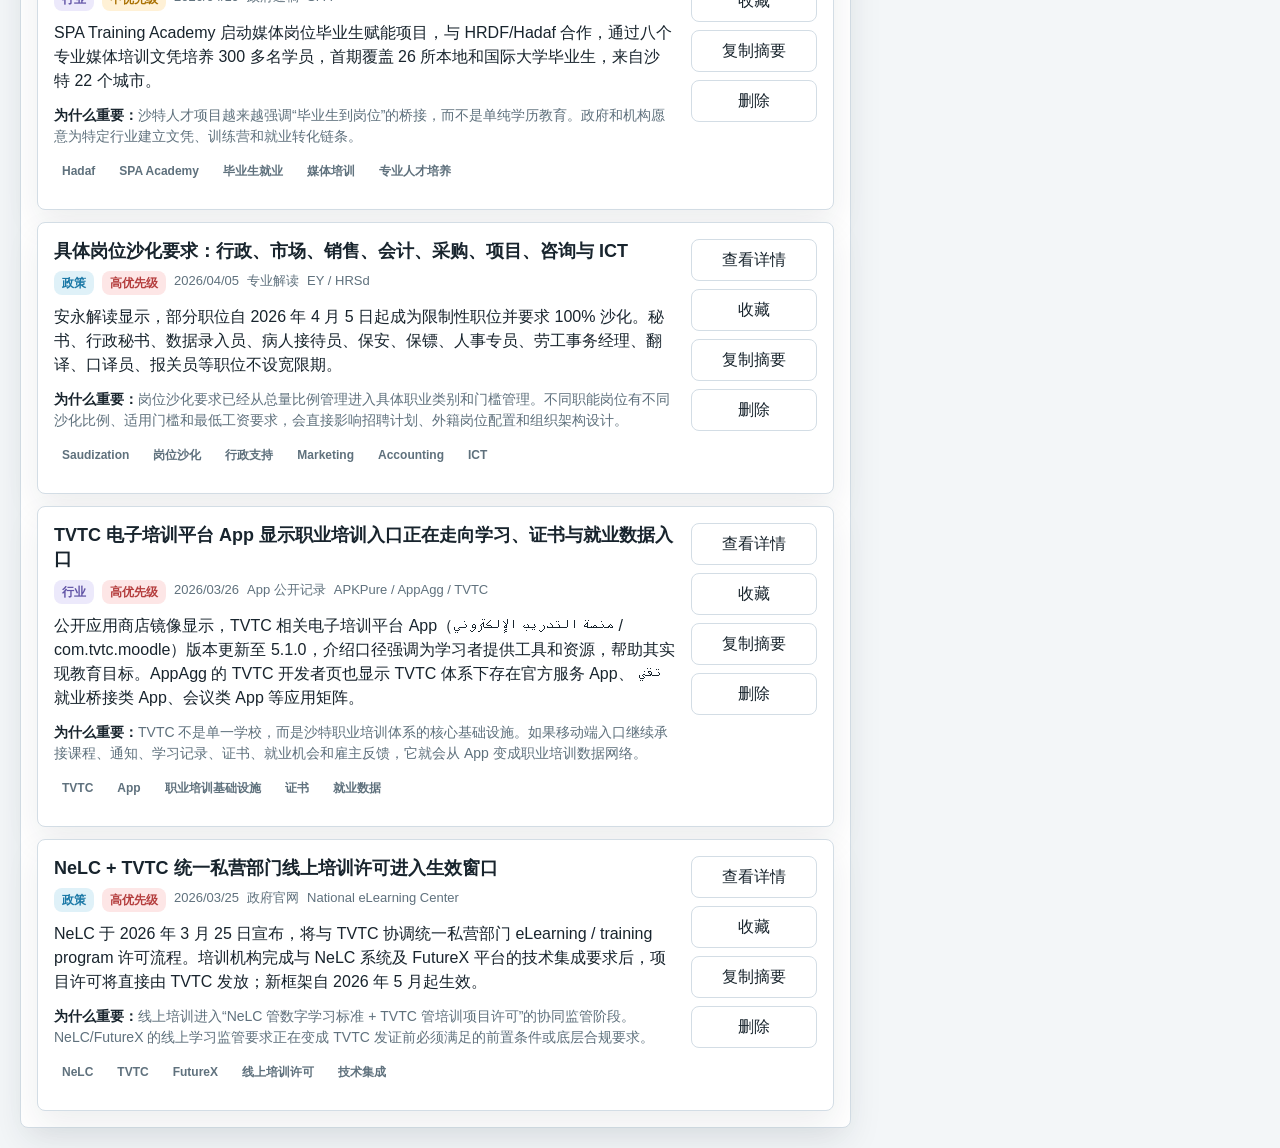
==== commit 08dfbe70: "Add Saudi training and AI cards" ====
--- a/index.html
+++ b/index.html
@@ -663,153 +663,198 @@
     const weeklyItems = [
       {
         id: 1,
-        title: "利雅得教育部门在 13 个省份启用线上授课，并明确只能通过 Madrasati 与获批平台实施",
+        title: "NeLC + TVTC 统一私营部门线上培训许可进入生效窗口",
         category: "政策",
         priority: "high",
         featured: true,
-        tags: ["Madrasati", "获批平台", "教育应急", "平台准入"],
-        summary: "Saudi Press Agency 于 2026 年 4 月 21 日报道，利雅得地区教育管理部门宣布 13 个省份当日线下课转线上，且明确通过 Madrasati 平台及其他获批教育平台开展，覆盖学生、教师和行政人员。",
-        whyItMatters: "这不是单次停课通知，而是官方再次确认线上教学已有指定平台口径和合规边界。对外来平台而言，‘是否获批、是否被纳入既有体系’比单纯功能更关键。",
-        nextAction: "后续持续跟踪 Saudi MOE / Riyadh Education 对“approved educational platforms”“Madrasati”表述的延伸，观察平台准入是否会进一步细化为白名单或接入要求。",
-        date: "2026-04-21",
-        platform: "政府通稿",
-        source: "SPA",
-        links: ["https://www.spa.gov.sa/en/N2566507"]
-      },
-      {
-        id: 2,
-        title: "教育部与 ETEC 推出教育状态室分部门窗口，教育治理进一步走向数据驱动",
-        category: "政策",
-        priority: "high",
-        featured: true,
-        tags: ["MOE", "ETEC", "dashboard", "数据治理"],
-        summary: "MOE 于 2026 年 4 月 9 日披露，Education and Training Status Room 已向各教育部门开放专属窗口，使各部门能够直接访问和分析绩效数据、识别差距并制定干预计划。",
-        whyItMatters: "这说明沙特教育治理正进一步从项目驱动走向数据驱动。对在线教育公司而言，未来对话很可能围绕可量化成效、绩效追踪和数据接入展开，而不只是课程数量。",
-        nextAction: "重点监测 MOE、ETEC 后续是否发布更细的 performance data、improvement plan、evaluation 指标口径，判断这类数据平台是否会外溢到供应商考核或合作门槛。",
-        date: "2026-04-09",
-        platform: "政府官网",
-        source: "Ministry of Education",
-        links: ["https://www.moe.gov.sa/en/mediacenter/MOEnews/Pages/The-Education-and-Training-Evaluation.aspx"]
-      },
-      {
-        id: 3,
-        title: "SDAIA 就 Responsible AI 政策草案征求意见，AI 使用正在进入更明确的监管框架",
-        category: "政策",
-        priority: "high",
-        featured: true,
-        tags: ["SDAIA", "Responsible AI", "征求意见", "AI治理"],
-        summary: "SPA 于 2026 年 4 月 2 日报道，SDAIA 向公众及政府、私营和非营利机构征求 Responsible AI Policy Draft 意见，强调要在创新与负责使用之间取得平衡，并通过持续风险评估和清晰责任划分来强化合规。",
-        whyItMatters: "这对教育科技公司尤其关键。未来 AI 教学助手、自动批改、学习分析等能力，不只是技术问题，也会被放进政府统一的 AI 治理框架里看待。",
-        nextAction: "把 Responsible AI、risk assessment、roles and responsibilities、trust in AI 等词加入常驻监测词库，后续一旦草案转正式文件，需要第一时间复核产品功能与数据处理方式。",
-        date: "2026-04-02",
-        platform: "政府通稿",
-        source: "SPA",
-        links: ["https://www.spa.gov.sa/en/N2551533"]
-      },
-      {
-        id: 4,
-        title: "SDAIA 专门提醒用户先验证网站与平台可靠性，再提交个人数据、证件与生物识别信息",
-        category: "行业",
-        priority: "high",
-        featured: true,
-        tags: ["数据保护", "平台可信", "biometrics", "用户信任"],
-        summary: "SPA 于 2026 年 4 月 5 日报道称，SDAIA 公开提醒公众在使用电子平台或网站服务前，应先确认其可靠性，再提交个人数据、证件与生物识别信息，以防止欺诈、身份盗用及数据被非法使用。",
-        whyItMatters: "这条虽然不是教育专门政策，但对所有在线教育出海平台都非常直接：如果平台要求上传证件、头像、语音、面部或其他敏感数据，用户信任与平台合规会变成监管和转化的共同问题。",
-        nextAction: "后续建议把“是否需要收集敏感数据、是否能证明平台官方身份、是否有阿语隐私说明”作为沙特版本产品审查的固定栏目。",
-        date: "2026-04-05",
-        platform: "政府通稿",
-        source: "SPA",
-        links: ["https://www.spa.gov.sa/en/N2553160"]
-      },
-      {
-        id: 5,
-        title: "DGA 启动 2026 Digital Transformation Index，并新增 Website and Digital Content Efficiency 子指标",
-        category: "行业",
-        priority: "high",
-        featured: true,
-        tags: ["DGA", "Digital Transformation Index", "网站内容效率", "数字政府"],
-        summary: "SPA 于 2026 年 4 月 15 日报道，Digital Government Authority 启动 Digital Transformation Index 2026，并引入 Website and Digital Content Efficiency Index 作为子指标，用于提升政府网站与数字内容质量管理。",
-        whyItMatters: "这条是很有用的大宏观信号。它说明沙特对数字内容、网站体验、信息质量的要求正在变成可衡量指标。对出海平台来说，网站与内容质量不只是市场问题，也越来越像合规与可信度问题。",
-        nextAction: "建议持续关注 DGA 对 Website and Digital Content Efficiency 的评估口径，后续可反向映射到我们自己的阿语官网、落地页、帮助中心与内容治理。",
-        date: "2026-04-15",
-        platform: "政府通稿",
-        source: "SPA",
-        links: ["https://www.spa.gov.sa/en/N2562888"]
-      },
-      {
-        id: 6,
-        title: "NeLC 与 TVTC 统一私营部门 eLearning / training program 许可流程，FutureX 接入成为前置条件",
-        category: "政策",
-        priority: "high",
-        featured: true,
-        tags: ["NeLC", "TVTC", "FutureX", "licensing"],
-        summary: "NeLC 于 2026 年 3 月 25 日宣布，与 TVTC 协调统一私营部门 eLearning 和 training program 许可流程。培训提供方将直接向 TVTC 申请项目许可，但前提是完成与 NeLC 系统通过 FutureX 的技术接入；新框架自 2026 年 5 月起生效。",
-        whyItMatters: "这说明沙特的在线教育/培训监管不再只是拿一张牌照，而是“牌照 + 技术接入 + 持续监管”一起看。对出海公司来说，技术接入能力会前置成准入条件。",
-        nextAction: "对任何潜在沙特合作或本地化落地项目，都建议先评估是否涉及 TVTC 许可、是否需要 FutureX 接入、以及产品形态更偏 education 还是 training。",
+        tags: ["NeLC", "TVTC", "FutureX", "线上培训许可", "技术集成"],
+        summary: "NeLC 于 2026 年 3 月 25 日宣布，将与 TVTC 协调统一私营部门 eLearning / training program 许可流程。培训机构完成与 NeLC 系统及 FutureX 平台的技术集成要求后，项目许可将直接由 TVTC 发放；新框架自 2026 年 5 月起生效。",
+        whyItMatters: "线上培训进入“NeLC 管数字学习标准 + TVTC 管培训项目许可”的协同监管阶段。NeLC/FutureX 的线上学习监管要求正在变成 TVTC 发证前必须满足的前置条件或底层合规要求。",
+        nextAction: "背景补充：NeLC 今年 2 月要求沙特境内 eLearning 和 training providers 在 2026 年 3 月 31 日前完成与 FutureX 的技术集成，并称这是面向提供线上学习项目或课程机构的强制性监管义务。后续判断任何线上培训、职业培训或语言培训落地方案时，应先确认是否落入 TVTC 许可范围，以及是否需要 FutureX 技术接入。",
         date: "2026-03-25",
         platform: "政府官网",
         source: "National eLearning Center",
         links: ["https://nelc.gov.sa/en/media-center/news/unified-e-learning-licensing-private-sector-en"]
       },
       {
-        id: 7,
-        title: "NeLC 要求机构在 3 月 31 日前完成 FutureX 技术接入，未完成可导致牌照暂停或撤销",
+        id: 2,
+        title: "沙化率计算正式绑定 Qiwa 电子合同",
         category: "政策",
         priority: "high",
         featured: true,
-        tags: ["FutureX", "technical integration", "suspension", "license risk"],
-        summary: "NeLC 于 2026 年 2 月 18 日要求 Kingdom 内所有 eLearning 与 training providers 在 30 个工作日内完成与 FutureX 的技术接入，并明确指出未完成可能导致项目许可被暂停或撤销。",
-        whyItMatters: "这条把‘接入要求’从运营层面抬升为监管风险。对平台型公司而言，系统接口、数据格式和接入配合度，已经会直接影响是否能持续经营。",
-        nextAction: "后续如进入沙特市场，应把 FutureX / 本地平台接入准备放入前置清单，而不是等到商务合同签完后再补技术。",
-        date: "2026-02-18",
+        tags: ["HRSd", "Qiwa", "Nitaqat", "沙化率", "电子合同"],
+        summary: "HRSd 于 2026 年 5 月 3 日公告：自 2026 年 4 月 15 日起，Nitaqat 沙化率计算将以 Qiwa 平台电子认证的劳动合同为依据。沙特员工不再只是“人在公司就能算沙化率”，而是要看合同是否在 Qiwa 上完成电子认证。",
+        whyItMatters: "HRSd 将 Qiwa 合同认证纳入 Nitaqat 沙化率计算基础，沙化率管理进入“数字凭证化”阶段。企业只靠纸质合同或其他证明来计入沙化率的时代正在过去，Qiwa 正在成为 HR 合规的底层数据库。",
+        nextAction: "Qiwa 已促成超过 1200 万份电子认证劳动合同的创建和续签，并被强调为劳工部门服务的统一数字入口。后续应把 Qiwa 合同认证状态作为沙化率管理、用工合规审查和 HR 数据治理的基础项。",
+        date: "2026-05-03",
         platform: "政府官网",
-        source: "National eLearning Center",
-        links: ["https://nelc.gov.sa/en/media-center/news/news-future-link"]
+        source: "HRSd",
+        links: ["https://www.hrsd.gov.sa/en/media-center/news/توثيق-عقود-العمل-إلكترونياً"]
+      },
+      {
+        id: 3,
+        title: "Qiwa Nitaqat Calculator 可用于公司沙化率门槛测算",
+        category: "行业",
+        priority: "mid",
+        featured: true,
+        tags: ["Qiwa", "Nitaqat Calculator", "沙化率测算", "用工规划"],
+        summary: "Qiwa 提供 Nitaqat Calculator，可用于按企业商业登记经营范围和员工结构简易测算沙化率等级，并估算达到门槛需要动态招募的沙特员工人数。",
+        whyItMatters: "沙化率等级会影响外籍员工签证申请与转入。等级包括 Red、Low Green、Medium Green、High Green、Platinum；在发展扩张期，High Green 往往是经济性价比较高的目标档位。",
+        nextAction: "使用前需要先确认公司商业登记的经营范围。可用该工具做沙化率情景测算，并进一步评估是否存在向培训学校或培训业务形态转变的空间。",
+        date: "2026-05-03",
+        platform: "官方工具",
+        source: "Qiwa",
+        links: ["https://www.qiwa.sa/en/tools-and-calculators/nitaqat-calculator"]
+      },
+      {
+        id: 4,
+        title: "Mudad 薪酬保护机制强化私营部门工资支付监管",
+        category: "政策",
+        priority: "high",
+        featured: true,
+        tags: ["Mudad", "HRSD", "工资保护", "GOSI", "薪酬合规"],
+        summary: "沙特人力资源和社会发展部持续强化私营部门工资支付监管，要求企业通过 Mudad 平台提交工资保护文件，并以电子化方式完成员工工资支付。工资合规正在从“人工申诉”转向“系统自动监测”。",
+        whyItMatters: "Mudad 通过比对 Qiwa 劳动合同、GOSI 社保申报工资与银行实际发薪记录，识别少发、迟发、低报社保、合同与实发不一致等风险。",
+        nextAction: "企业若存在工资数据不一致，可能触发平台预警、劳动合规调查或相关政府服务限制。建议把 Qiwa 合同工资、GOSI 申报工资、银行发薪流水三套数据做定期一致性核查。",
+        date: "2026-05-03",
+        platform: "合规机制",
+        source: "HRSD / Mudad",
+        links: []
+      },
+      {
+        id: 5,
+        title: "具体岗位沙化要求：行政、市场、销售、会计、采购、项目、咨询与 ICT",
+        category: "政策",
+        priority: "high",
+        featured: true,
+        tags: ["Saudization", "岗位沙化", "行政支持", "Marketing", "Accounting", "ICT"],
+        summary: "安永解读显示，部分职位自 2026 年 4 月 5 日起成为限制性职位并要求 100% 沙化。秘书、行政秘书、数据录入员、病人接待员、保安、保镖、人事专员、劳工事务经理、翻译、口译员、报关员等职位不设宽限期。",
+        whyItMatters: "岗位沙化要求已经从总量比例管理进入具体职业类别和门槛管理。不同职能岗位有不同沙化比例、适用门槛和最低工资要求，会直接影响招聘计划、外籍岗位配置和组织架构设计。",
+        nextAction: "六个月宽限期至 2026 年 10 月 4 日的职位包括行政助理、人力资源运营经理、招聘经理、人力资源专员、招聘专员、劳动力规划专员、薪酬专员、公共关系经理、内部沟通专员和员工关系经理。重点比例：行政支持类 100%；市场 Marketing 60%，适用于 3 名及以上市场类员工，最低工资 5500 SAR；销售 Sales 60%，适用于 3 名及以上销售类员工；财务/会计 Accounting 40%，五年逐步到 70%，适用于 5 名及以上会计岗位员工，最低工资本科 6000 SAR、文凭 4500 SAR；采购 Procurement 70%，适用于 3 名及以上采购类员工；项目管理 Project Management 40%，适用于 3 名及以上项目管理类员工，最低工资 6000 SAR；咨询服务 Consulting 40%，适用于咨询服务活动或相关合同场景；通信与信息技术 ICT 25%，通常适用于 5 名及以上 ICT 相关员工，工程开发最低 7000 SAR、技术支持最低 5000 SAR。",
+        date: "2026-04-05",
+        platform: "专业解读",
+        source: "EY / HRSd",
+        links: []
+      },
+      {
+        id: 6,
+        title: "TVTC 推出机器人与人工智能技术文凭，首阶段 387 名学员进入三地技术学院",
+        category: "行业",
+        priority: "high",
+        featured: true,
+        tags: ["TVTC", "机器人", "AI diploma", "职业培训", "技术学院"],
+        summary: "沙特媒体报道，TVTC 已在技术学院文凭体系中开设“机器人与人工智能技术”专业，首阶段覆盖利雅得、吉达、艾卜哈三所学院，共录取 387 名学员，并计划未来扩展到机器学习等更细分路径。",
+        whyItMatters: "这是 TVTC 从“技能供给”转向“产业岗位适配”的强信号。机器人和 AI 背后连接制造业、物流、能源、城市运营、医疗、公共服务等多个场景，职业培训会更强调实训、设备、项目、证书和雇主反馈。",
+        nextAction: "对我们来说，职业培训相关内容要往岗位能力靠：技术英语、设备说明书英语、AI 工具使用、跨文化职场沟通、项目制学习，都比单纯口语课更贴合沙特职业教育主线。后续持续跟踪 TVTC 是否公布课程大纲、学时、合作企业、认证方式和毕业去向。",
+        date: "2026-05-06",
+        platform: "媒体报道",
+        source: "Sabq / Al-Jazirah",
+        links: ["https://sabq.org/article/EUvL4_m", "https://www.al-jazirahonline.com/2026/05/06/502934/"]
+      },
+      {
+        id: 7,
+        title: "MCIT 与 AWS 启动国家培训项目，目标培养 20,000+ 名 AI、机器学习与云计算人才",
+        category: "政策",
+        priority: "high",
+        featured: true,
+        tags: ["MCIT", "AWS", "AI", "云技能", "国家培训项目"],
+        summary: "沙特通信与信息技术部与 AWS 启动国家培训项目，计划通过 AWS Academy 培养 20,000 多名沙特公民，方向包括 AI、机器学习与云计算。",
+        whyItMatters: "这是典型的政府牵头、企业技术平台参与、面向就业技能的大规模培训项目。它说明沙特数字技能培训不是零散市场需求，而是国家级人才供给工程。",
+        nextAction: "这类项目会重新定义在线教育的价值评价：不是有没有课，而是能不能进入认证体系、企业需求、就业路径和政府指标。在线教育公司若出海沙特，可考虑“AI/云课程的英语能力”“面向认证考试的英文支持”“企业员工英语 + 数字技能组合训练”。后续跟踪 MCIT、AWS Academy、HRDF 是否公布报名、认证、合作机构、雇主参与和后续批次。",
+        date: "2026-05-04",
+        platform: "政府通稿",
+        source: "SPA",
+        links: ["https://www.spa.gov.sa/en/N2577453"]
       },
       {
         id: 8,
-        title: "SDAIA 启动面向全体本科生的数据与 AI 通识课程，AI 素养正在变成跨学科底座",
+        title: "NeLC 与监狱总局签署 MoU，通过 FutureX 提供数字教育资源、证书与 AI 学习工具",
         category: "政策",
         priority: "high",
         featured: true,
-        tags: ["SDAIA", "AI curriculum", "university", "cross-disciplinary"],
-        summary: "SPA 于 2026 年 1 月 30 日报道，SDAIA 推出 National Cross-Disciplinary Curriculum for University Students in Data and AI，面向所有学科本科生，帮助大学开发面向全体学生的数据与 AI 必修课程。",
-        whyItMatters: "这说明沙特对 AI 教育的期待已经从‘专业课程’上升为‘跨学科基础能力’。在线教育公司若要切入高校、培训或能力建设市场，产品叙事最好对齐 AI literacy、responsible use 和 labor market readiness。",
-        nextAction: "关注后续大学落地、必修课程实施、采购合作和内容标准化的进一步消息，判断是否会形成面向外部机构的合作机会。",
-        date: "2026-01-30",
-        platform: "政府通稿",
-        source: "SPA",
-        links: ["https://www.spa.gov.sa/en/N2501273"]
+        tags: ["NeLC", "FutureX", "政府部门培训", "数字证书", "AI 学习工具"],
+        summary: "NeLC 与沙特监狱总局签署合作备忘录，允许其通过 FutureX 获取可复用 eLearning 内容、开放教育资源、本地和国际课程订阅、数字证书及 AI 学习工具。",
+        whyItMatters: "FutureX 不只是教育机构平台，也在向政府部门内部培训和公共服务场景延伸。NeLC 正在把内容资源、平台接入、学习证明和 AI 工具放在同一个入口里。",
+        nextAction: "机会不只是 C 端招生，而是 B/G 端能力建设：政府部门英语培训、岗位沟通、跨境服务、AI 工具使用、数字内容本地化。关键是形成可验证学习成果，而不是只提供课程消耗。继续观察 FutureX 新合作对象、资源目录、证书机制和 AI 工具边界。",
+        date: "2026-04-27",
+        platform: "政府官网",
+        source: "NeLC",
+        links: ["https://nelc.gov.sa/en/media-center/news/news-sign"]
       },
       {
         id: 9,
-        title: "GAFT 对来自中国等地的环氧树脂启动反倾销调查，贸易救济已进入持续动作阶段",
+        title: "HRDF 推出 Hadaf for Leadership，以线下 + 远程 + 实践培养未来经济领导力",
+        category: "行业",
+        priority: "high",
+        featured: true,
+        tags: ["HRDF", "Hadaf", "混合式培训", "领导力", "ESCP"],
+        summary: "HRDF 发布 Hadaf for Leadership 项目，与 ESCP Business School 合作，采用三个月混合式培训模式，包含线下教学、远程学习和工作场景实践。",
+        whyItMatters: "沙特高价值培训项目并不排斥线上，但更强调混合式、实践性和工作场景落地。远程学习正在成为整个培养链条中的一环，而不是全部。",
+        nextAction: "沙特培训市场会更偏 blended model：线上负责规模化、灵活性和持续学习，线下/实践负责信任、评估和雇主认可。企业英语、管理沟通、跨文化领导力产品可设计为“线上课 + 线下工作坊 + 行动学习任务 + 汇报成果”的组合。后续关注 HRDF/Hadaf 是否开放供应商或培训机构合作。",
+        date: "2026-04-29",
+        platform: "政府通稿",
+        source: "SPA / HRDF",
+        links: ["https://www.spa.gov.sa/en/N2574262"]
+      },
+      {
+        id: 10,
+        title: "HCI 与 EDGEx 同期举行，教育、技能、AI 与未来工作进入同一国家议程",
+        category: "行业",
+        priority: "high",
+        featured: true,
+        tags: ["HCI", "EDGEx", "人力资本", "future of work", "lifelong learning"],
+        summary: "HCI 2026 于 5 月 3-4 日在利雅得举行，主题为 The Human Code，关注 skills、future of work、education、AI、technology；EDGEx 于 5 月 3-5 日同期举行，定位为教育生态和终身学习平台。",
+        whyItMatters: "这类场合的价值在于观察政策语言和合作语言。如果政府反复强调 human capability、future readiness、lifelong learning、AI age，出海产品也要用这些语言包装能力，而不是只说便宜、方便、外教多。",
+        nextAction: "51Talk 类在线教育公司可以从“语言学习”升级成“人力资本能力建设”的一部分：英语沟通、国际商务、AI 时代职场表达、职业认证辅助、青年就业准备。后续复盘 HCI/EDGEx 参会机构、签约对象和教育科技展示，筛选潜在合作方与政策关键词。",
+        date: "2026-05-03",
+        platform: "会议 / 官方信息",
+        source: "HCI / SPA",
+        links: ["https://humancapabilityinitiative.org/en/", "https://www.spa.gov.sa/en/N2510545"]
+      },
+      {
+        id: 11,
+        title: "SDAIA Responsible AI Policy 公开咨询结束，教育 AI 产品需预备合规解释",
         category: "政策",
         priority: "high",
         featured: true,
-        tags: ["GAFT", "China", "anti-dumping", "trade remedies"],
-        summary: "GAFT 于 2026 年 1 月 22 日宣布，对原产于或出口自中国、韩国、印度和中国台湾地区的环氧树脂发起反倾销调查。官方明确这是依据 2022 年发布的国际贸易救济法进行。",
-        whyItMatters: "虽然不是教育行业，但这是一个非常明确的政府视角案例：面向中国来源商品的监管与贸易救济在沙特是持续进行的，不是偶发事件。对于中国公司出海，合规与贸易环境都需要被纳入背景判断。",
-        nextAction: "建议把 GAFT 的 trade remedies 作为长期源池保留，凡涉及中国来源商品、技术设备或关键投入品，都要关注是否存在调查、最终措施或延续审查。",
-        date: "2026-01-22",
-        platform: "政府官网",
-        source: "GAFT",
-        links: ["https://gaft.gov.sa/en/lists/news/[base64]/"]
+        tags: ["SDAIA", "Responsible AI", "教育AI", "合规", "Istitlaa"],
+        summary: "Digital Policy Alert 记录显示，SDAIA Responsible AI Policy 草案咨询于 2026 年 5 月 3 日结束。草案面向政府、私营、非营利和个人，涉及在沙特开发、使用或发布 AI 应用和解决方案的主体。",
+        whyItMatters: "在线教育行业已经大量使用 AI 助教、自动批改、学习路径推荐、内容生成和客服机器人。Responsible AI 一旦正式化，这些功能就不只是产品卖点，也会变成需要解释的数据、偏见、安全和透明度问题。",
+        nextAction: "沙特更可能是“鼓励使用，但要求可控”。教育产品应提前准备合规材料：AI 用在哪里、处理什么数据、如何保护儿童、如何避免误导、如何人工复核。正式文本发布后，应形成内部检查表：数据采集、模型输出、人工干预、儿童保护、家长告知、隐私政策阿语化。",
+        date: "2026-05-03",
+        platform: "政策咨询",
+        source: "Digital Policy Alert / Access Partnership",
+        links: ["https://digitalpolicyalert.org/event/39048-saudi-data-and-artificial-intelligence-authority-closes-consultation-on-draft-responsible-ai-policy", "https://accesspartnership.com/opinion/saudi-arabia-moves-to-operationalise-responsible-ai-governance/"]
       },
       {
-        id: 10,
-        title: "GAFT 已对中国与中国台湾不锈钢焊管征收 5 年期最终反倾销税，税率最高达 27.3%",
-        category: "政策",
+        id: 12,
+        title: "SPA Training Academy 与 Hadaf 启动媒体毕业生赋能项目，12 个月培养 300+ 人",
+        category: "行业",
+        priority: "mid",
+        featured: true,
+        tags: ["Hadaf", "SPA Academy", "毕业生就业", "媒体培训", "专业人才培养"],
+        summary: "SPA Training Academy 启动媒体岗位毕业生赋能项目，与 HRDF/Hadaf 合作，通过八个专业媒体培训文凭培养 300 多名学员，首期覆盖 26 所本地和国际大学毕业生，来自沙特 22 个城市。",
+        whyItMatters: "沙特人才项目越来越强调“毕业生到岗位”的桥接，而不是单纯学历教育。政府和机构愿意为特定行业建立文凭、训练营和就业转化链条。",
+        nextAction: "这是一种可复制模型：政府基金或官方机构定义行业缺口，学院负责课程，项目周期长于普通短训，最后指向就业竞争力。在线教育公司可以成为能力模块供应商，如英文采访、英文新闻写作、国际传播英语、客服英语、商务沟通。后续跟踪 Hadaf 联合培训项目的行业分布。",
+        date: "2026-04-19",
+        platform: "政府通稿",
+        source: "SPA",
+        links: ["https://www.spa.gov.sa/en/N2565222"]
+      },
+      {
+        id: 13,
+        title: "TVTC 电子培训平台 App 显示职业培训入口正在走向学习、证书与就业数据入口",
+        category: "行业",
         priority: "high",
         featured: true,
-        tags: ["GAFT", "China", "final duties", "customs"],
-        summary: "GAFT 于 2025 年 6 月 29 日宣布，对原产于或出口自中国和中国台湾地区的不锈钢焊管征收最终反倾销税，2025 年 6 月 30 日起执行 5 年，税率区间为 6.5% 至 27.3%。",
-        whyItMatters: "这是一条已经落地执行的中国相关监管样本。虽然不是教育产品本身，但它说明中国主体进入沙特市场时，必须把贸易救济、海关征收与本地产业保护放进整体风险图谱。",
-        nextAction: "建议后续把‘中国—沙特—监管/反倾销/海关’作为独立专题维护，和教育政策线并行，便于管理层同时看行业机会与中国主体风险环境。",
-        date: "2025-06-29",
-        platform: "政府官网",
-        source: "GAFT",
-        links: ["https://gaft.gov.sa/en/lists/news/gaft-announces-final-anti-dumping-duties-on-imports-of-welded-stainless-steel-pipes-from-the-people-s-republic-of-china-and-taiwan-29-june-2025/"]
+        tags: ["TVTC", "App", "职业培训基础设施", "证书", "就业数据"],
+        summary: "公开应用商店镜像显示，TVTC 相关电子培训平台 App（منصة التدريب الإلكتروني / com.tvtc.moodle）版本更新至 5.1.0，介绍口径强调为学习者提供工具和资源，帮助其实现教育目标。AppAgg 的 TVTC 开发者页也显示 TVTC 体系下存在官方服务 App、 تقني 就业桥接类 App、会议类 App 等应用矩阵。",
+        whyItMatters: "TVTC 不是单一学校，而是沙特职业培训体系的核心基础设施。如果移动端入口继续承接课程、通知、学习记录、证书、就业机会和雇主反馈，它就会从 App 变成职业培训数据网络。",
+        nextAction: "沙特职业培训未来很可能通过统一身份、统一课程、统一证书、统一就业反馈，把学校、企业、培训机构和学习者连接起来。在线教育出海公司的补位方向包括职业英语、岗位英语、AI/云/机器人配套课程、学习评估、阿语移动端体验、企业培训模块、证书和就业数据对接。后续核验 TVTC 官方是否围绕 App 发布新功能、接入要求或与 FutureX / Qiwa / Jadarat / Taqat 的数据联动。",
+        date: "2026-03-26",
+        platform: "App 公开记录",
+        source: "APKPure / AppAgg / TVTC",
+        links: ["https://apkpure.com/ar/%D9%85%D9%86%D8%B5%D8%A9-%D8%A7%D9%84%D8%AA%D8%AF%D8%B1%D9%8A%D8%A8-%D8%A7%D9%84%D8%A5%D9%84%D9%83%D8%AA%D8%B1%D9%88%D9%86%D9%8A/com.tvtc.moodle", "https://appagg.com/developer/tvtc-technical-and-vocational-training-corporation/?hl=en", "https://tvtc.gov.sa/en/Pages/searchterms.aspx"]
       }
     ];
 
@@ -862,8 +907,49 @@
       }
     }
 
-    const favoriteIds = new Set(readStoredIds(storageKeys.favorites));
-    const deletedIds = new Set(readStoredIds(storageKeys.deleted));
+    function parseHashIds(name) {
+      try {
+        const hash = window.location.hash.startsWith("#") ? window.location.hash.slice(1) : "";
+        const params = new URLSearchParams(hash);
+        const raw = params.get(name);
+        if (!raw) return [];
+        return raw
+          .split(",")
+          .map((value) => Number(value))
+          .filter((value) => Number.isFinite(value));
+      } catch (error) {
+        return [];
+      }
+    }
+
+    function syncStateToHash() {
+      try {
+        const params = new URLSearchParams();
+        if (favoriteIds.size) {
+          params.set("fav", [...favoriteIds].join(","));
+        }
+        if (deletedIds.size) {
+          params.set("del", [...deletedIds].join(","));
+        }
+        const nextHash = params.toString();
+        const nextUrl = `${window.location.pathname}${window.location.search}${nextHash ? `#${nextHash}` : ""}`;
+        window.history.replaceState(null, "", nextUrl);
+      } catch (error) {
+        console.warn("无法同步状态到地址栏", error);
+      }
+    }
+
+    const validItemIds = new Set(weeklyItems.map((item) => item.id));
+    const favoriteIds = new Set([
+      ...readStoredIds(storageKeys.favorites),
+      ...parseHashIds("fav")
+    ].filter((id) => validItemIds.has(id)));
+    const deletedIds = new Set([
+      ...readStoredIds(storageKeys.deleted),
+      ...parseHashIds("del")
+    ].filter((id) => validItemIds.has(id)));
+    saveStoredIds(storageKeys.favorites, favoriteIds);
+    saveStoredIds(storageKeys.deleted, deletedIds);
 
     const itemList = document.getElementById("itemList");
     const detailPanel = document.getElementById("detailPanel");
@@ -947,7 +1033,7 @@
 
     function renderList(items) {
       if (!items.length) {
-        itemList.innerHTML = '<div class="empty">当前筛选条件下没有内容，换一个时间范围或取消“仅看重点”试试。</div>';
+        itemList.innerHTML = '<div class="empty">当前没有条目。</div>';
         return;
       }
 
@@ -1140,6 +1226,7 @@
           favoriteIds.add(id);
         }
         saveStoredIds(storageKeys.favorites, favoriteIds);
+        syncStateToHash();
         refresh();
         return;
       }
@@ -1173,6 +1260,7 @@
         favoriteIds.delete(id);
         saveStoredIds(storageKeys.deleted, deletedIds);
         saveStoredIds(storageKeys.favorites, favoriteIds);
+        syncStateToHash();
 
         if (currentDetailId === id) {
           const visibleItems = getFilteredItems();
@@ -1211,9 +1299,11 @@
       if (!favoriteIds.has(id)) return;
       favoriteIds.delete(id);
       saveStoredIds(storageKeys.favorites, favoriteIds);
+      syncStateToHash();
       refresh();
     });
 
+    syncStateToHash();
     modalClose.addEventListener("click", closeDetailModal);
 
     detailModal.addEventListener("click", (event) => {
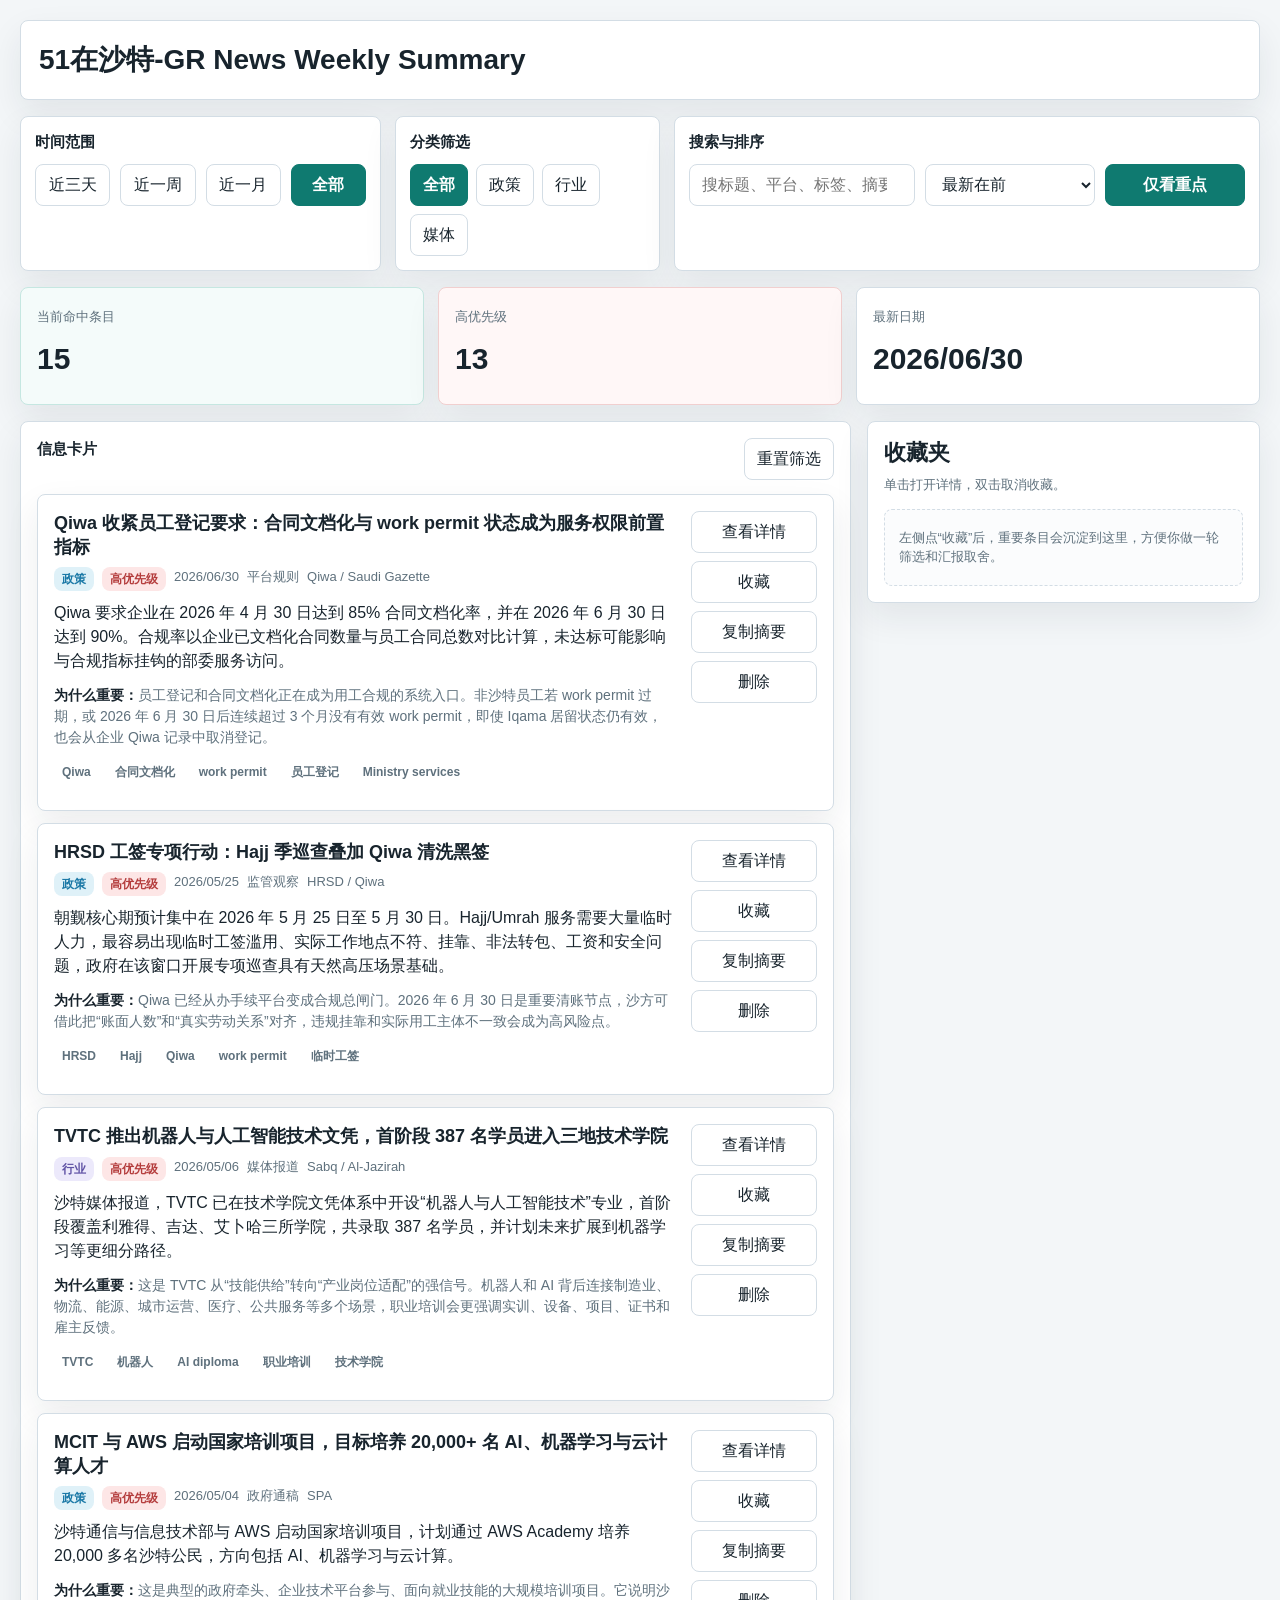
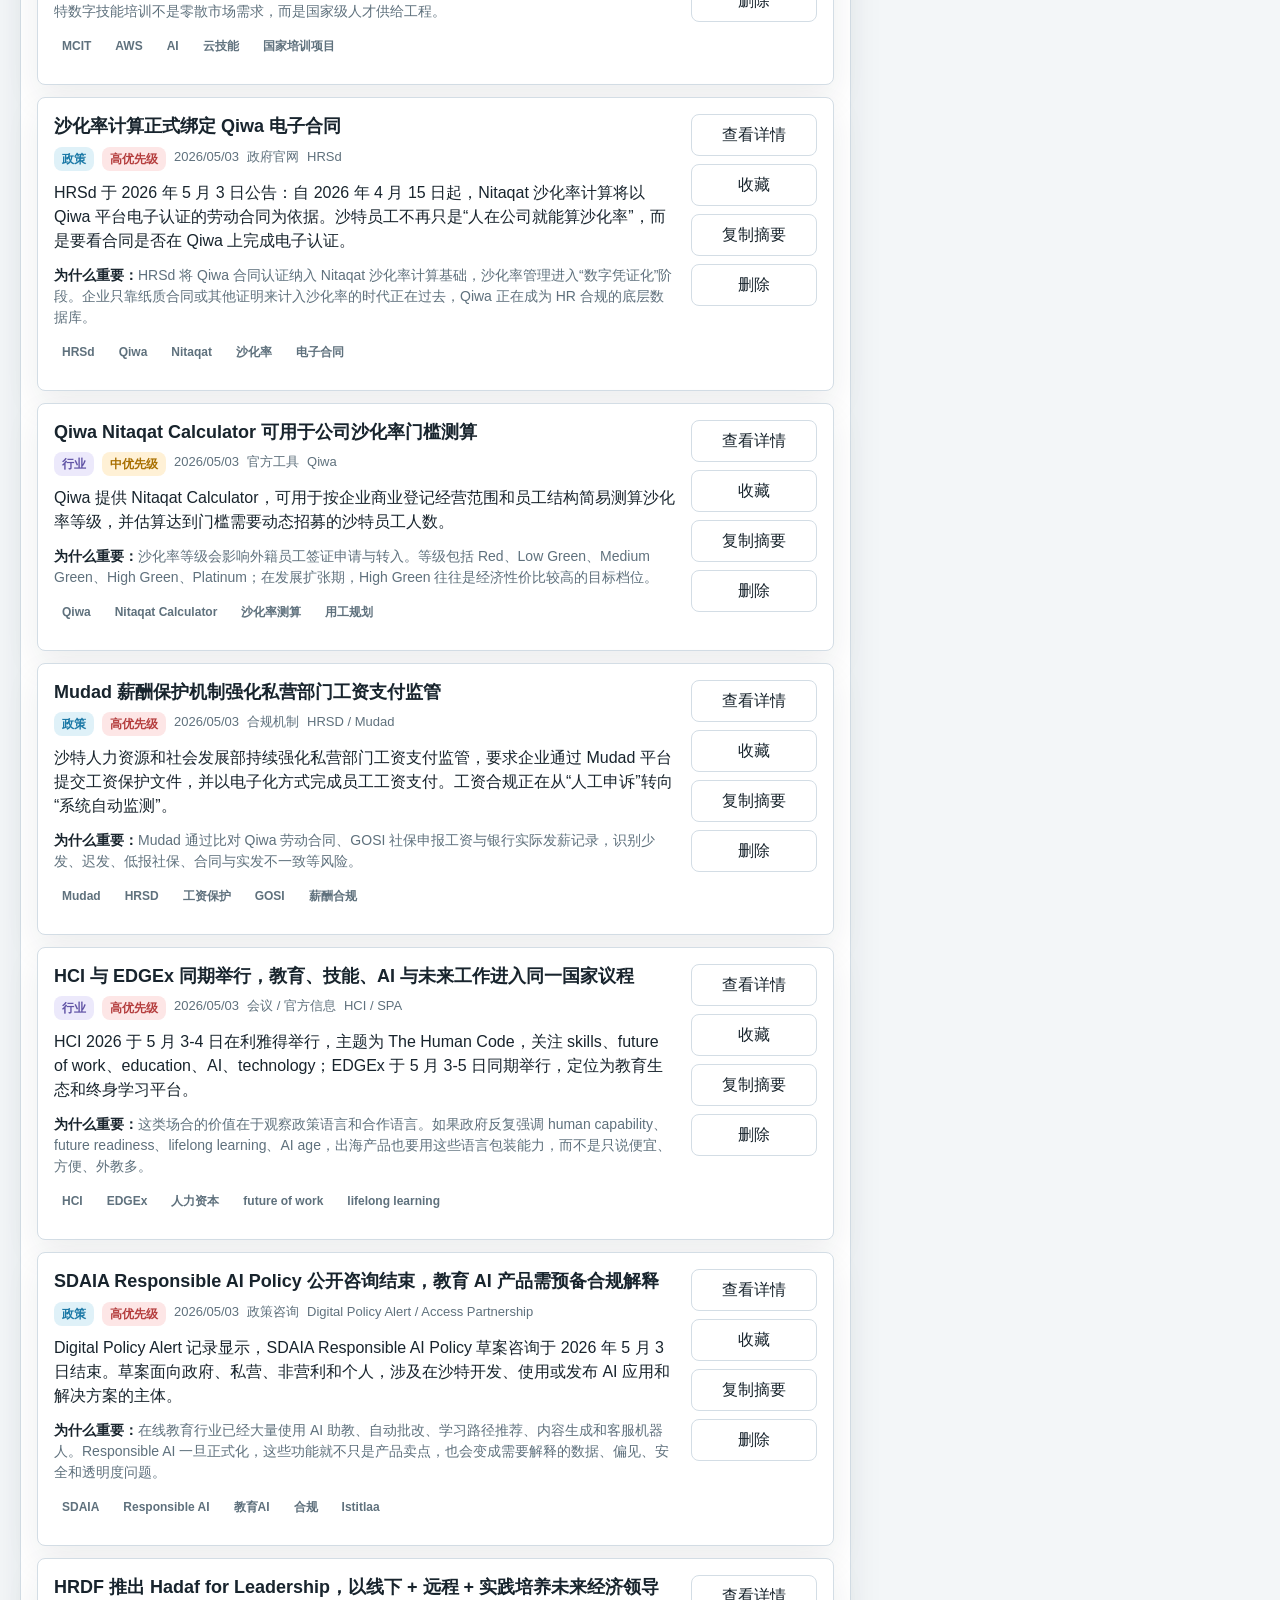
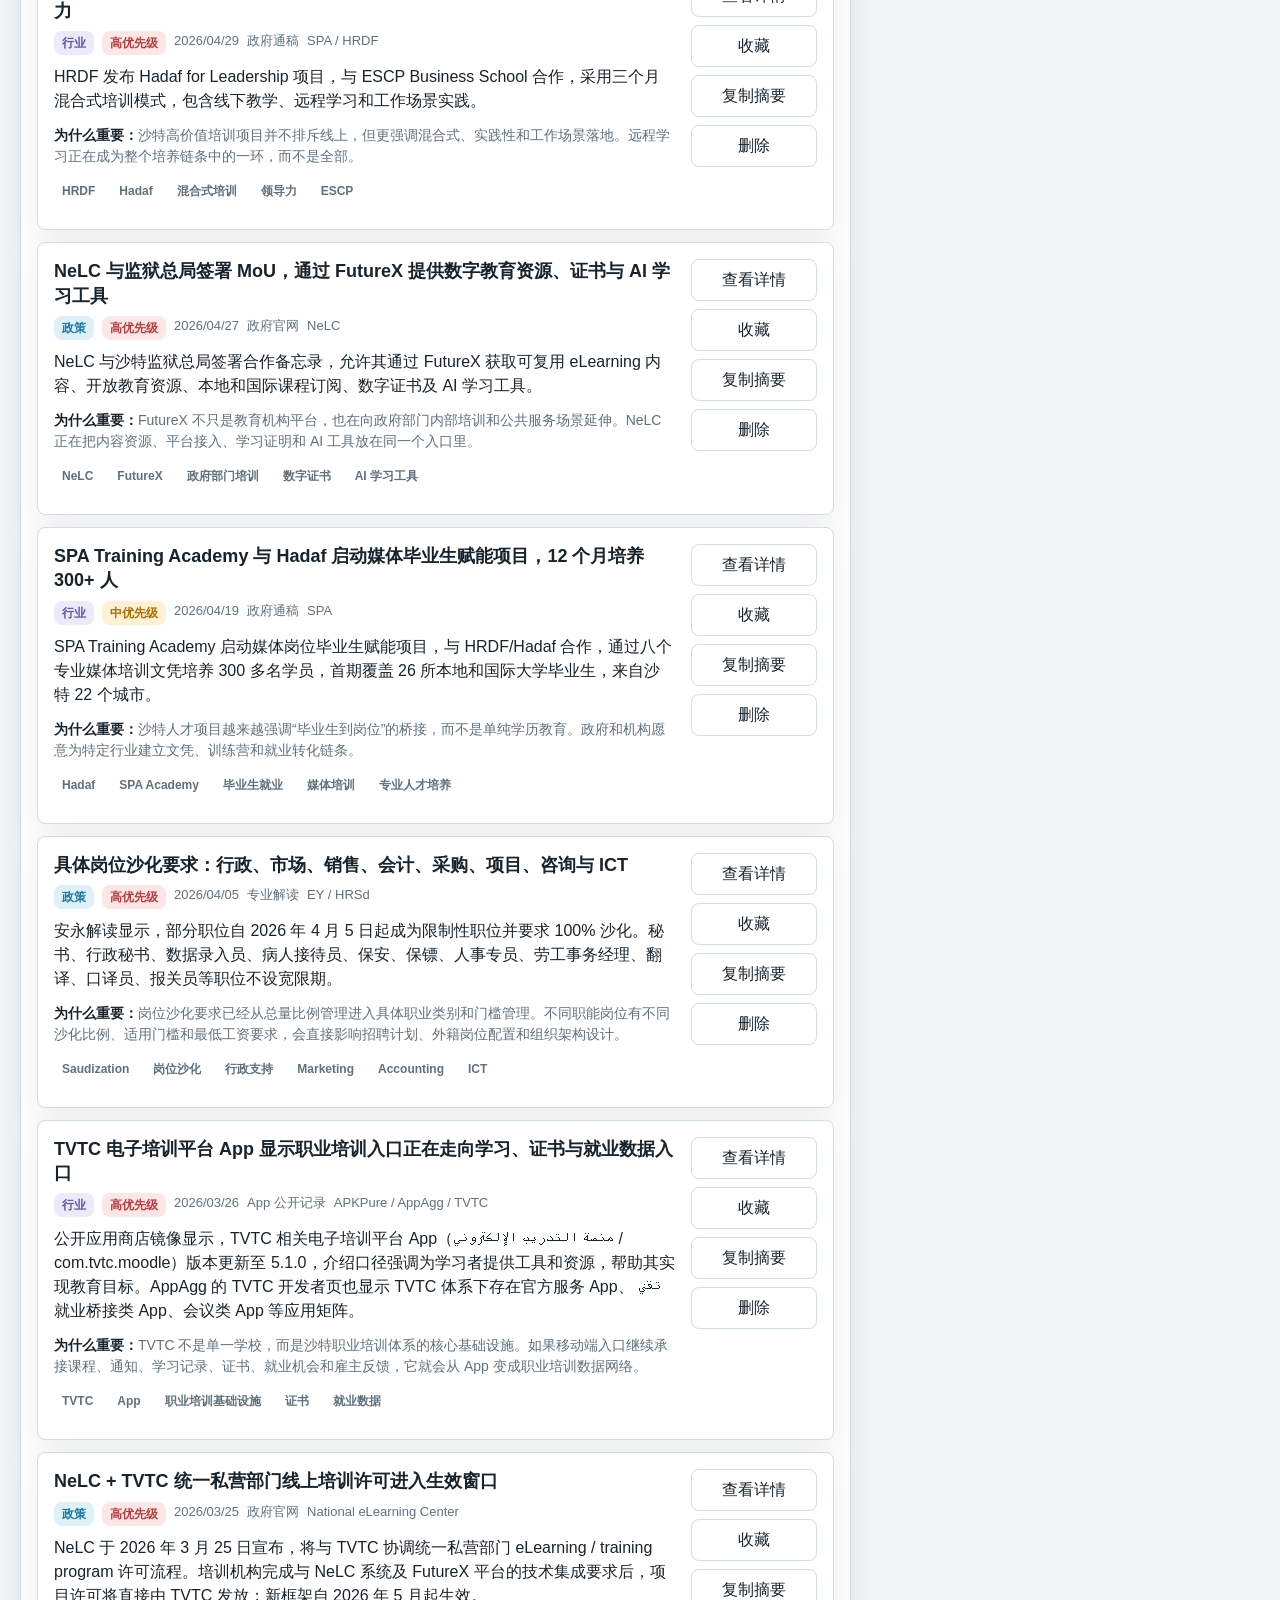
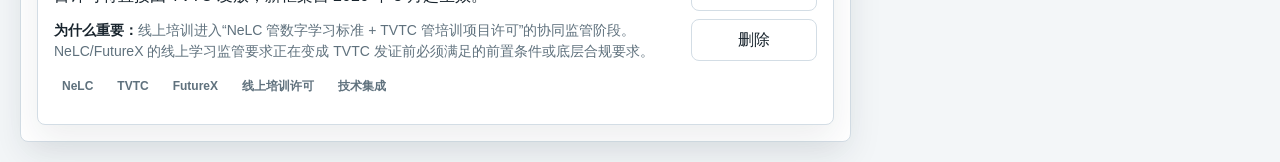
==== commit 466d0899: "Add Qiwa work permit compliance cards" ====
--- a/index.html
+++ b/index.html
@@ -855,6 +855,36 @@
         platform: "App 公开记录",
         source: "APKPure / AppAgg / TVTC",
         links: ["https://apkpure.com/ar/%D9%85%D9%86%D8%B5%D8%A9-%D8%A7%D9%84%D8%AA%D8%AF%D8%B1%D9%8A%D8%A8-%D8%A7%D9%84%D8%A5%D9%84%D9%83%D8%AA%D8%B1%D9%88%D9%86%D9%8A/com.tvtc.moodle", "https://appagg.com/developer/tvtc-technical-and-vocational-training-corporation/?hl=en", "https://tvtc.gov.sa/en/Pages/searchterms.aspx"]
+      },
+      {
+        id: 14,
+        title: "HRSD 工签专项行动：Hajj 季巡查叠加 Qiwa 清洗黑签",
+        category: "政策",
+        priority: "high",
+        featured: true,
+        tags: ["HRSD", "Hajj", "Qiwa", "work permit", "临时工签"],
+        summary: "朝觐核心期预计集中在 2026 年 5 月 25 日至 5 月 30 日。Hajj/Umrah 服务需要大量临时人力，最容易出现临时工签滥用、实际工作地点不符、挂靠、非法转包、工资和安全问题，政府在该窗口开展专项巡查具有天然高压场景基础。",
+        whyItMatters: "Qiwa 已经从办手续平台变成合规总闸门。2026 年 6 月 30 日是重要清账节点，沙方可借此把“账面人数”和“真实劳动关系”对齐，违规挂靠和实际用工主体不一致会成为高风险点。",
+        nextAction: "前置背景：MHRSD 5 月 13 日披露，2026 Q1 做了 25 万+ 次私营部门检查，发现 16.8 万+ 项违规，其中 13,509 起不真实劳动关系，并取消 7,200+ 个签证。1447H 朝觐季巡查目标超过 6,000 次现场检查，地点包括麦加、麦地那和圣地，重点涉及 temporary work visas、劳动法和季节性用工。企业层面需优先排查 sponsor 与实际用工主体不一致、非转签或延迟转签人员先上岗、无有效 work permit 员工仍在岗等问题。",
+        date: "2026-05-25",
+        platform: "监管观察",
+        source: "HRSD / Qiwa",
+        links: []
+      },
+      {
+        id: 15,
+        title: "Qiwa 收紧员工登记要求：合同文档化与 work permit 状态成为服务权限前置指标",
+        category: "政策",
+        priority: "high",
+        featured: true,
+        tags: ["Qiwa", "合同文档化", "work permit", "员工登记", "Ministry services"],
+        summary: "Qiwa 要求企业在 2026 年 4 月 30 日达到 85% 合同文档化率，并在 2026 年 6 月 30 日达到 90%。合规率以企业已文档化合同数量与员工合同总数对比计算，未达标可能影响与合规指标挂钩的部委服务访问。",
+        whyItMatters: "员工登记和合同文档化正在成为用工合规的系统入口。非沙特员工若 work permit 过期，或 2026 年 6 月 30 日后连续超过 3 个月没有有效 work permit，即使 Iqama 居留状态仍有效，也会从企业 Qiwa 记录中取消登记。",
+        nextAction: "企业应按员工名单逐项核对 Qiwa 合同文档化、work permit 有效期、Iqama 状态和实际在岗情况；同时关注沙特员工一年内从事工作份数不高于 7 次、同时有效合同最多两份等口径。建议在 6 月 30 日前完成合同文档化缺口清理，并对非沙特员工 work permit 做红黄绿台账。",
+        date: "2026-06-30",
+        platform: "平台规则",
+        source: "Qiwa / Saudi Gazette",
+        links: ["https://saudigazette.com.sa/article/661465/saudi-arabia/interior-ministry-penalizes-7-persons-for-transporting-13-pilgrims-to-makkah-illegally"]
       }
     ];
 
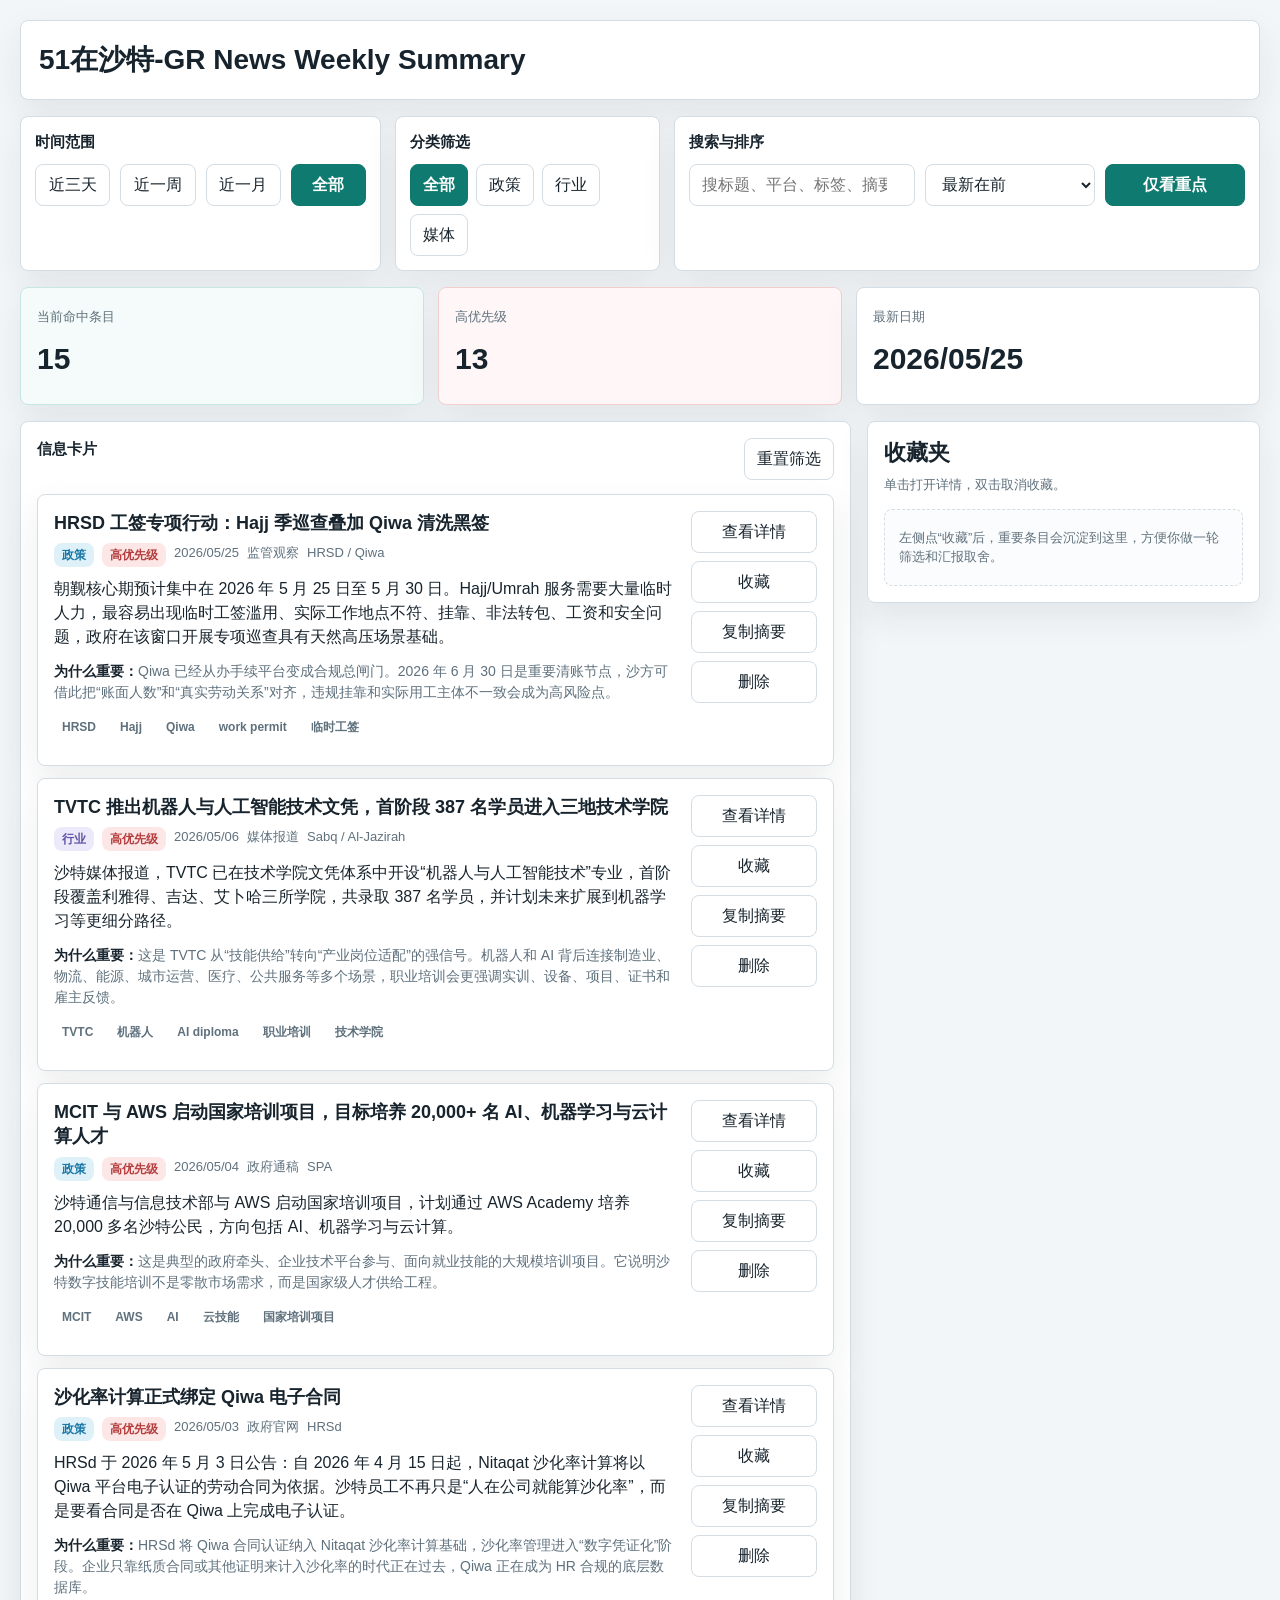
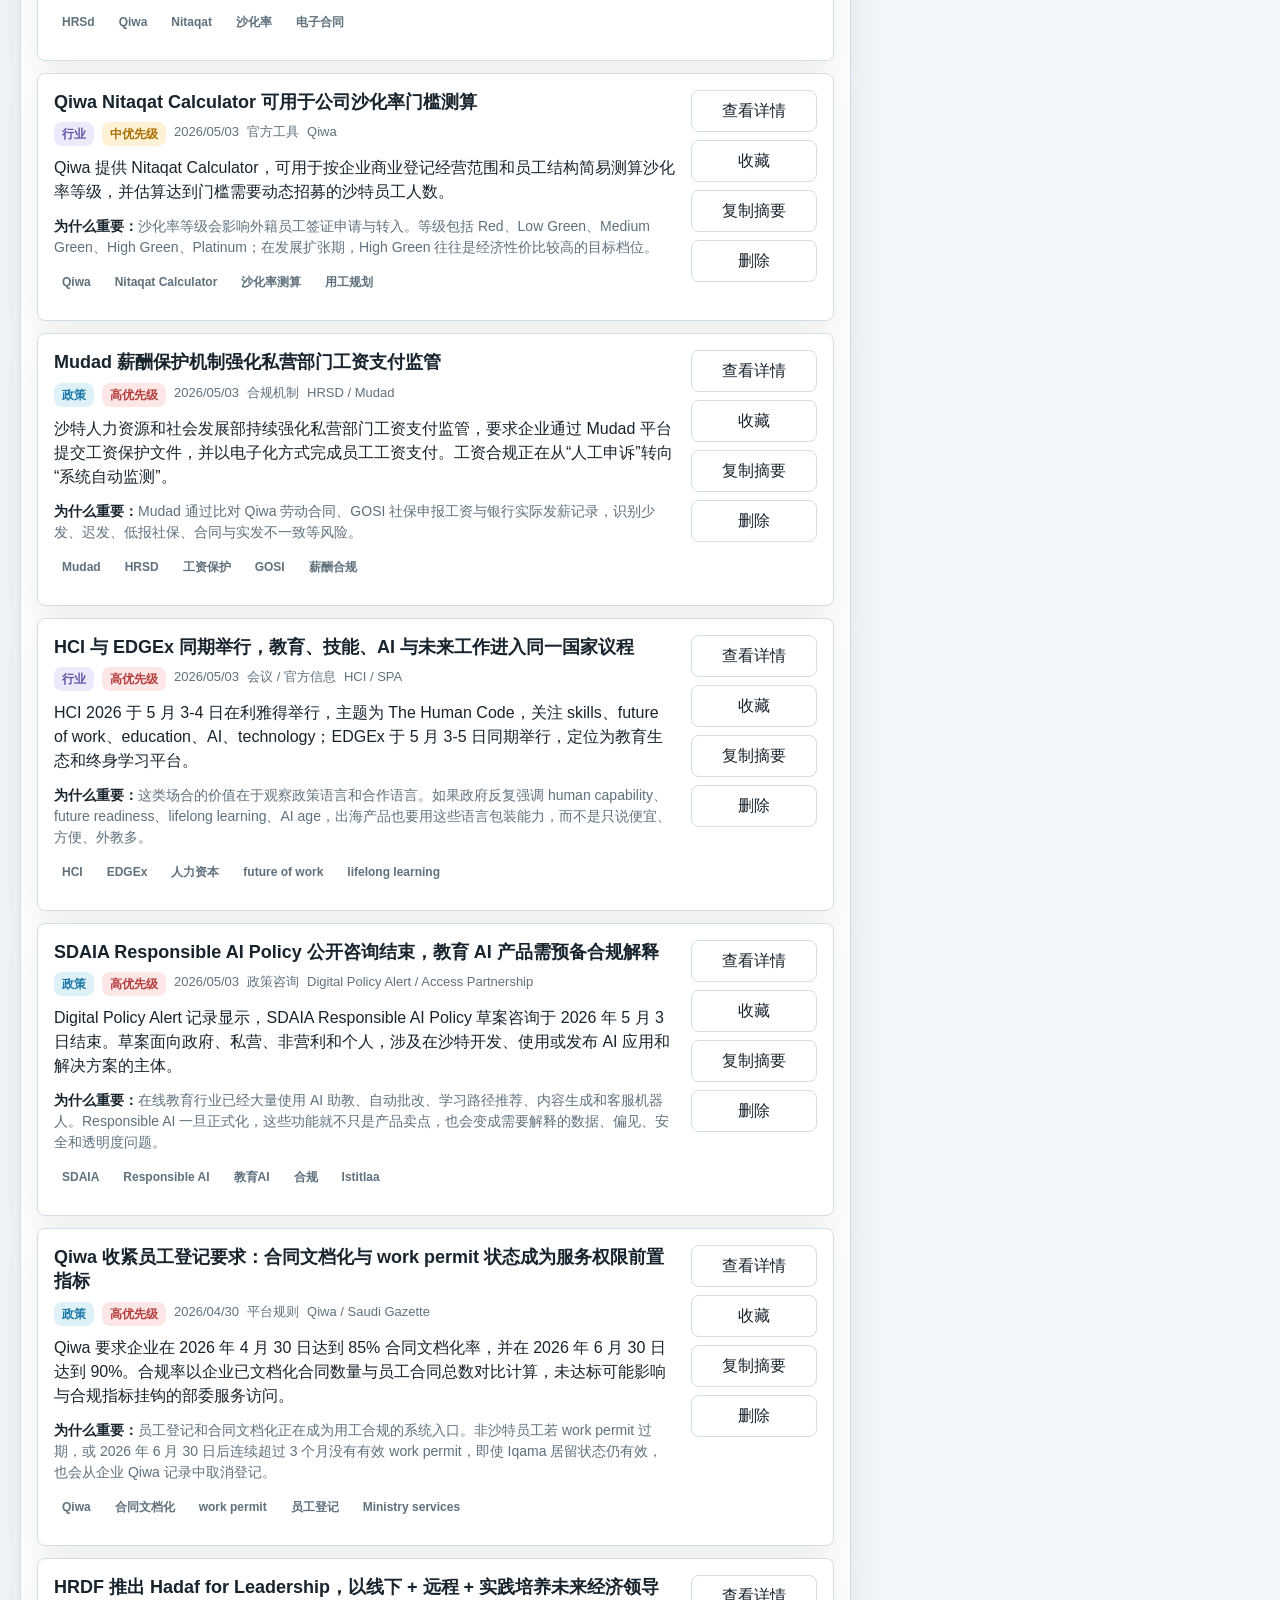
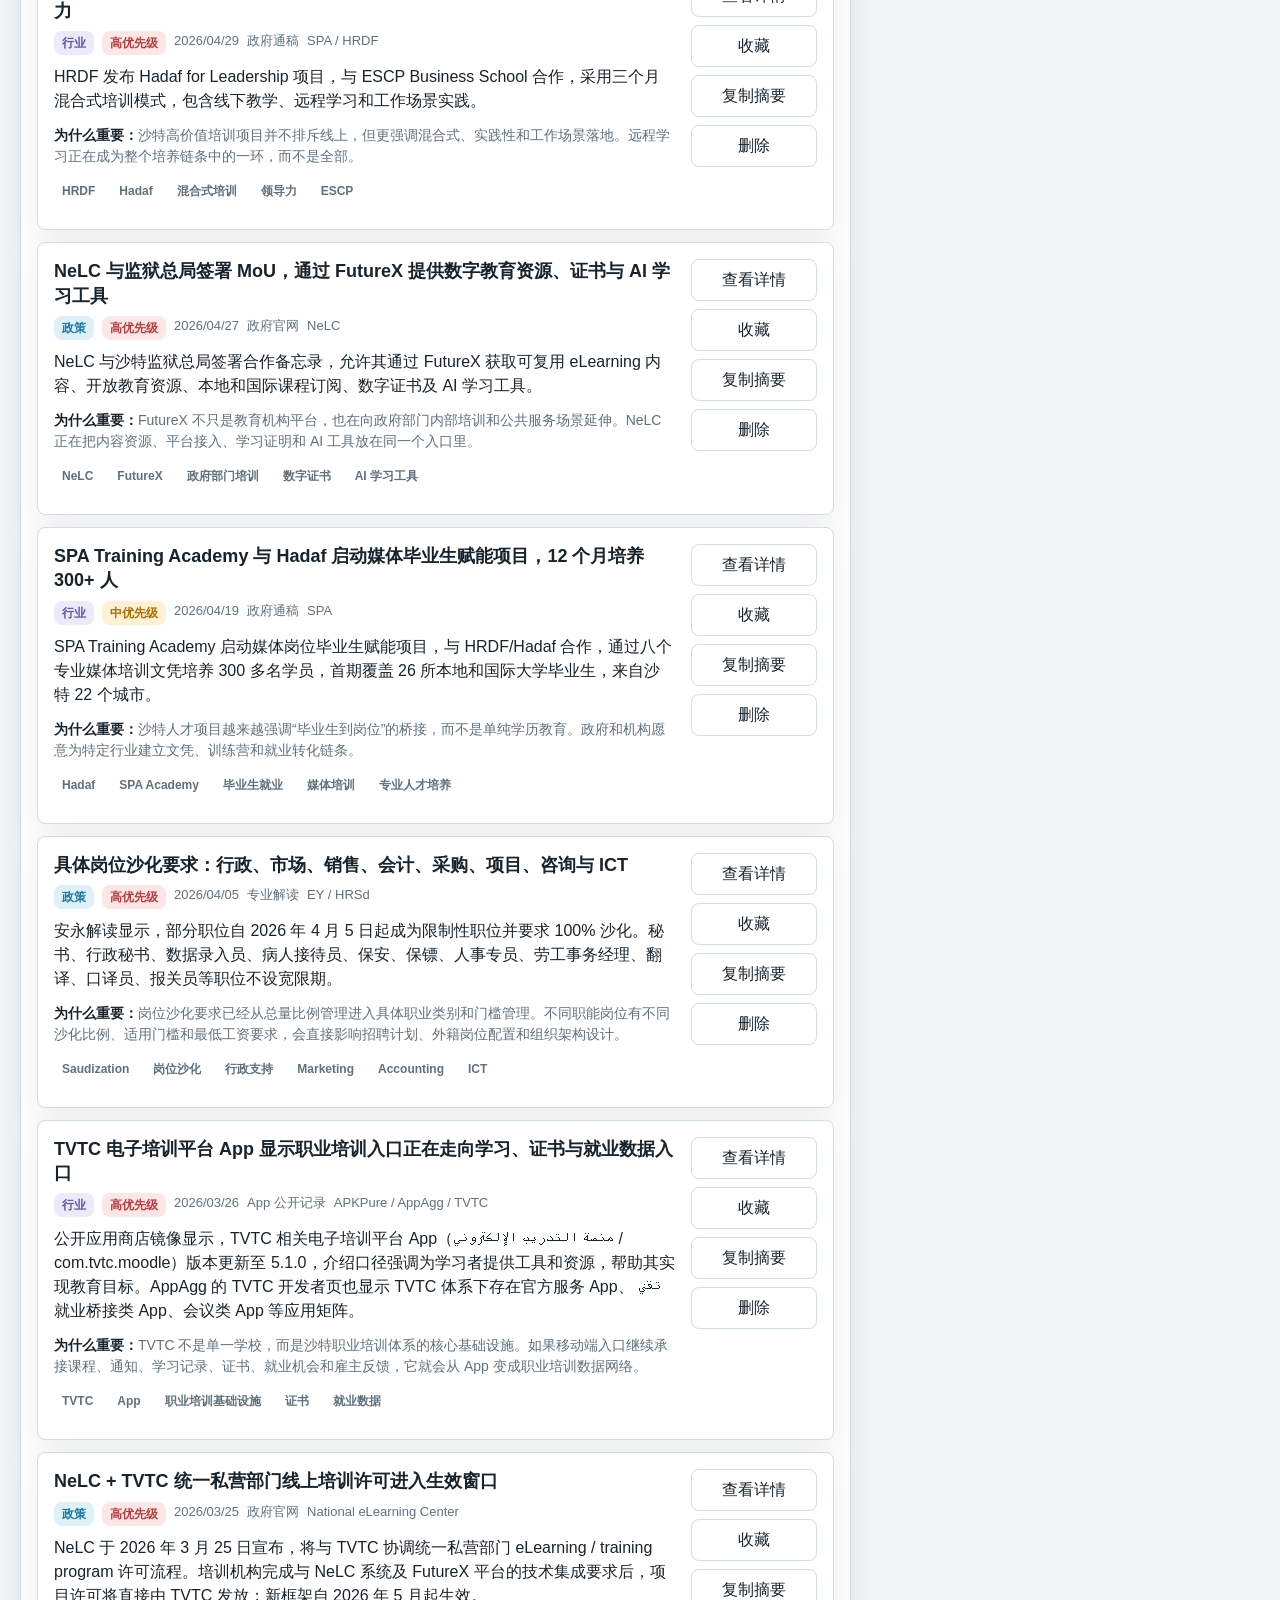
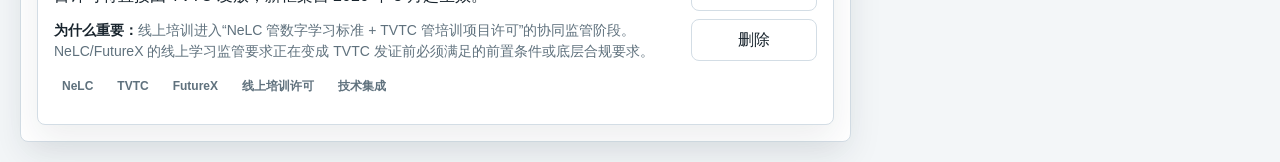
==== commit 00e1d169: "Fix Qiwa card date" ====
--- a/index.html
+++ b/index.html
@@ -881,7 +881,7 @@
         summary: "Qiwa 要求企业在 2026 年 4 月 30 日达到 85% 合同文档化率，并在 2026 年 6 月 30 日达到 90%。合规率以企业已文档化合同数量与员工合同总数对比计算，未达标可能影响与合规指标挂钩的部委服务访问。",
         whyItMatters: "员工登记和合同文档化正在成为用工合规的系统入口。非沙特员工若 work permit 过期，或 2026 年 6 月 30 日后连续超过 3 个月没有有效 work permit，即使 Iqama 居留状态仍有效，也会从企业 Qiwa 记录中取消登记。",
         nextAction: "企业应按员工名单逐项核对 Qiwa 合同文档化、work permit 有效期、Iqama 状态和实际在岗情况；同时关注沙特员工一年内从事工作份数不高于 7 次、同时有效合同最多两份等口径。建议在 6 月 30 日前完成合同文档化缺口清理，并对非沙特员工 work permit 做红黄绿台账。",
-        date: "2026-06-30",
+        date: "2026-04-30",
         platform: "平台规则",
         source: "Qiwa / Saudi Gazette",
         links: ["https://saudigazette.com.sa/article/661465/saudi-arabia/interior-ministry-penalizes-7-persons-for-transporting-13-pilgrims-to-makkah-illegally"]
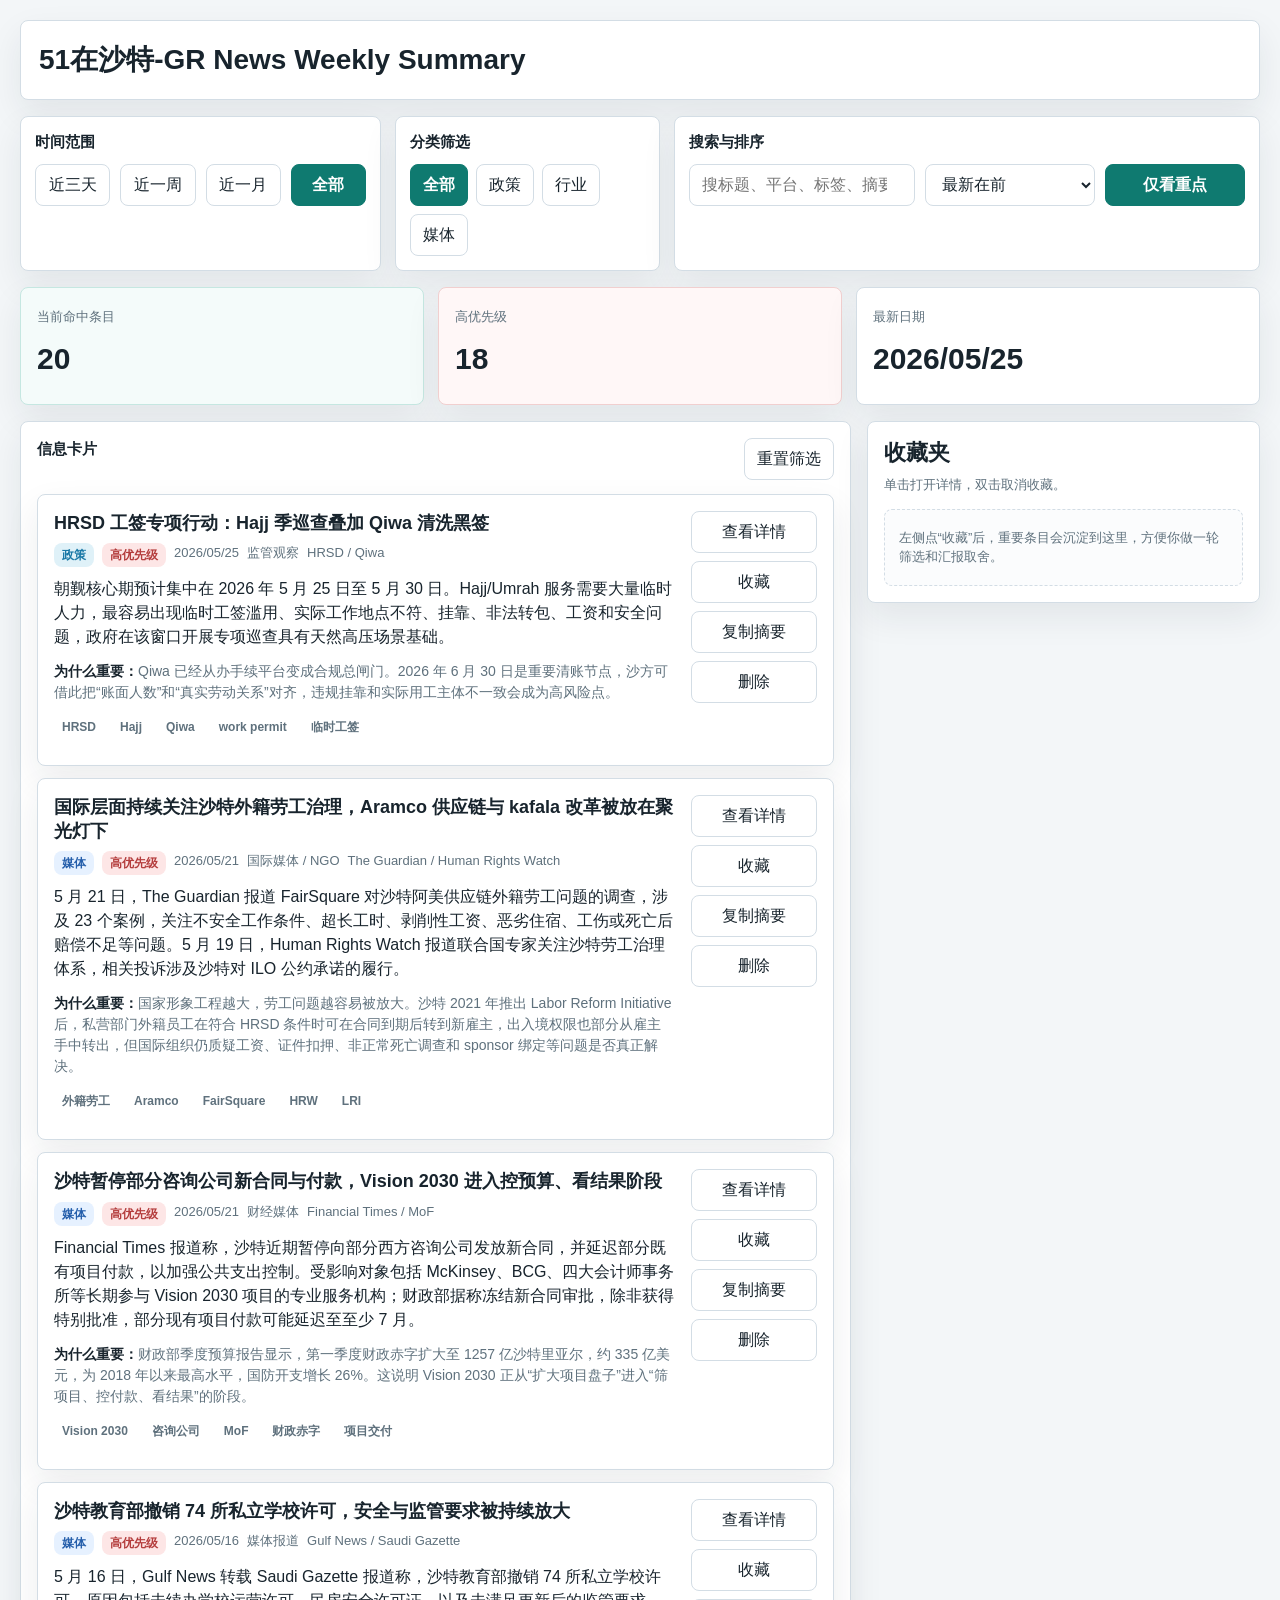
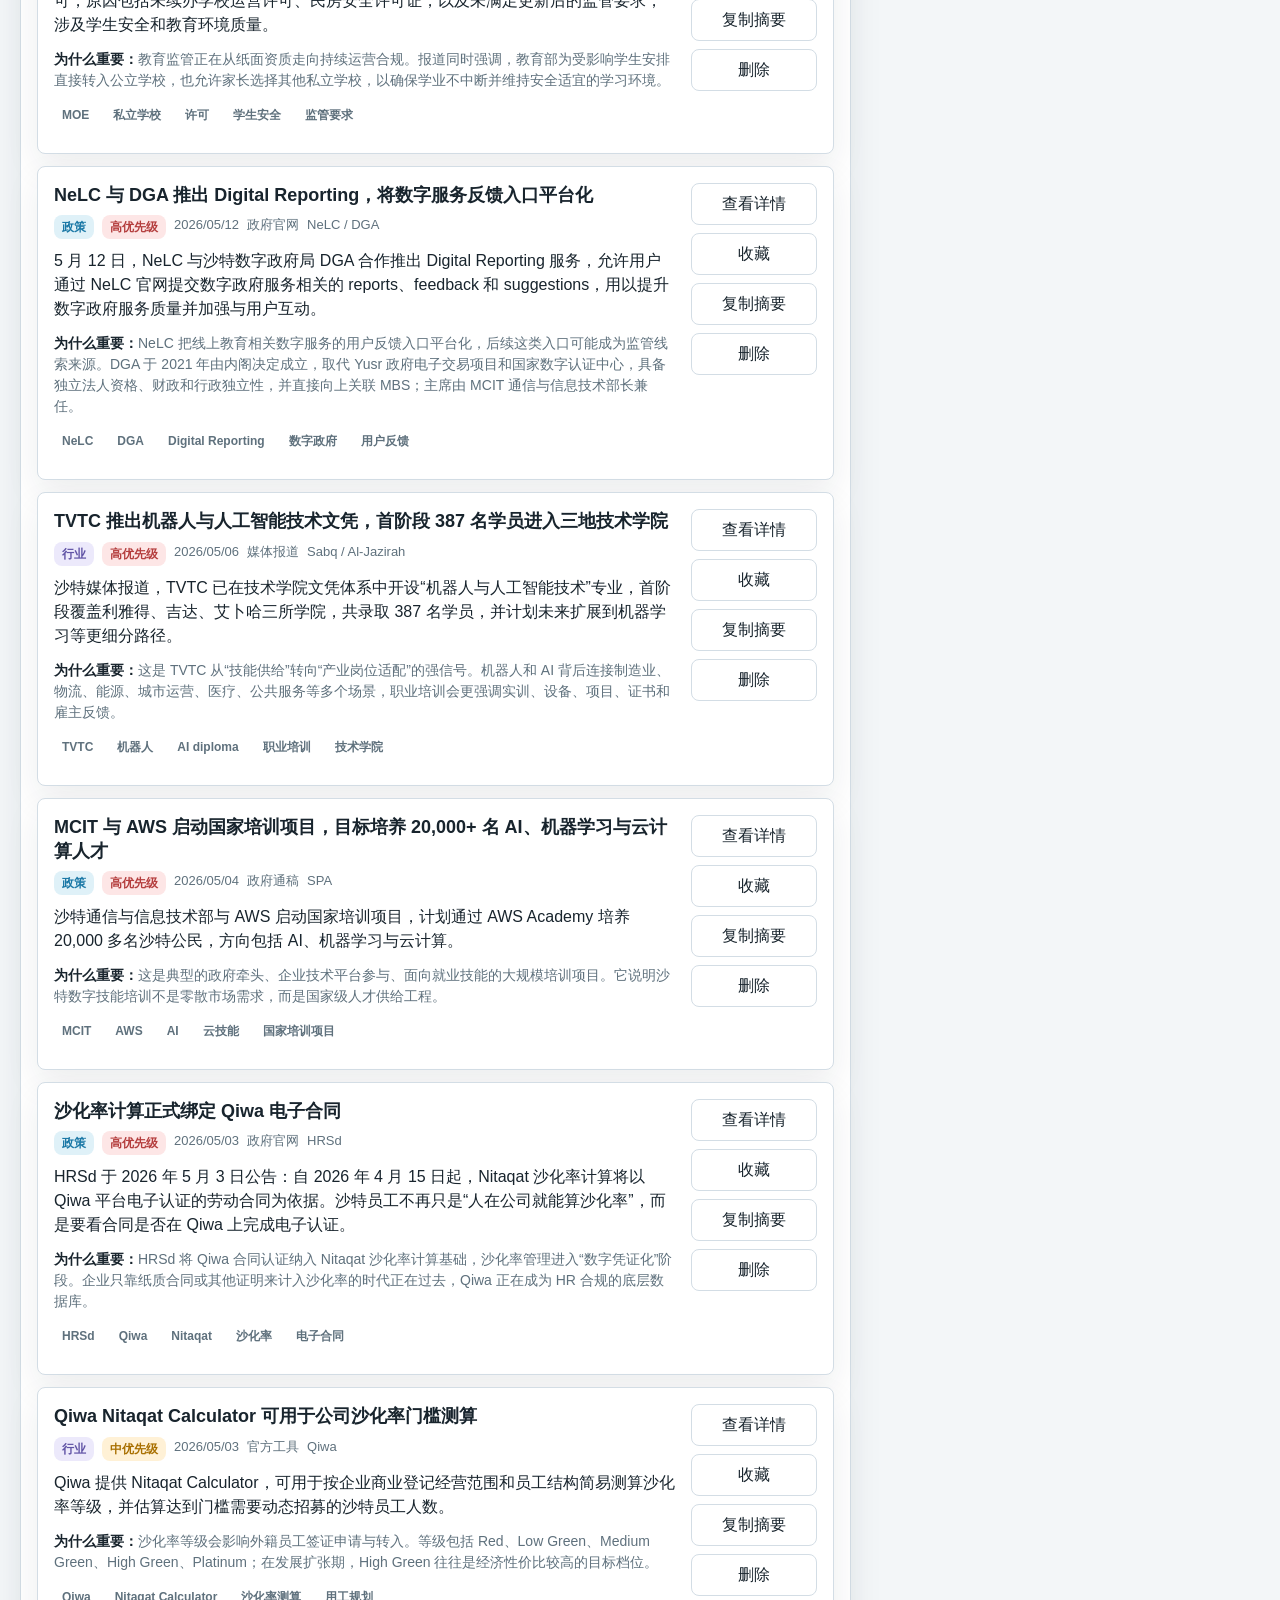
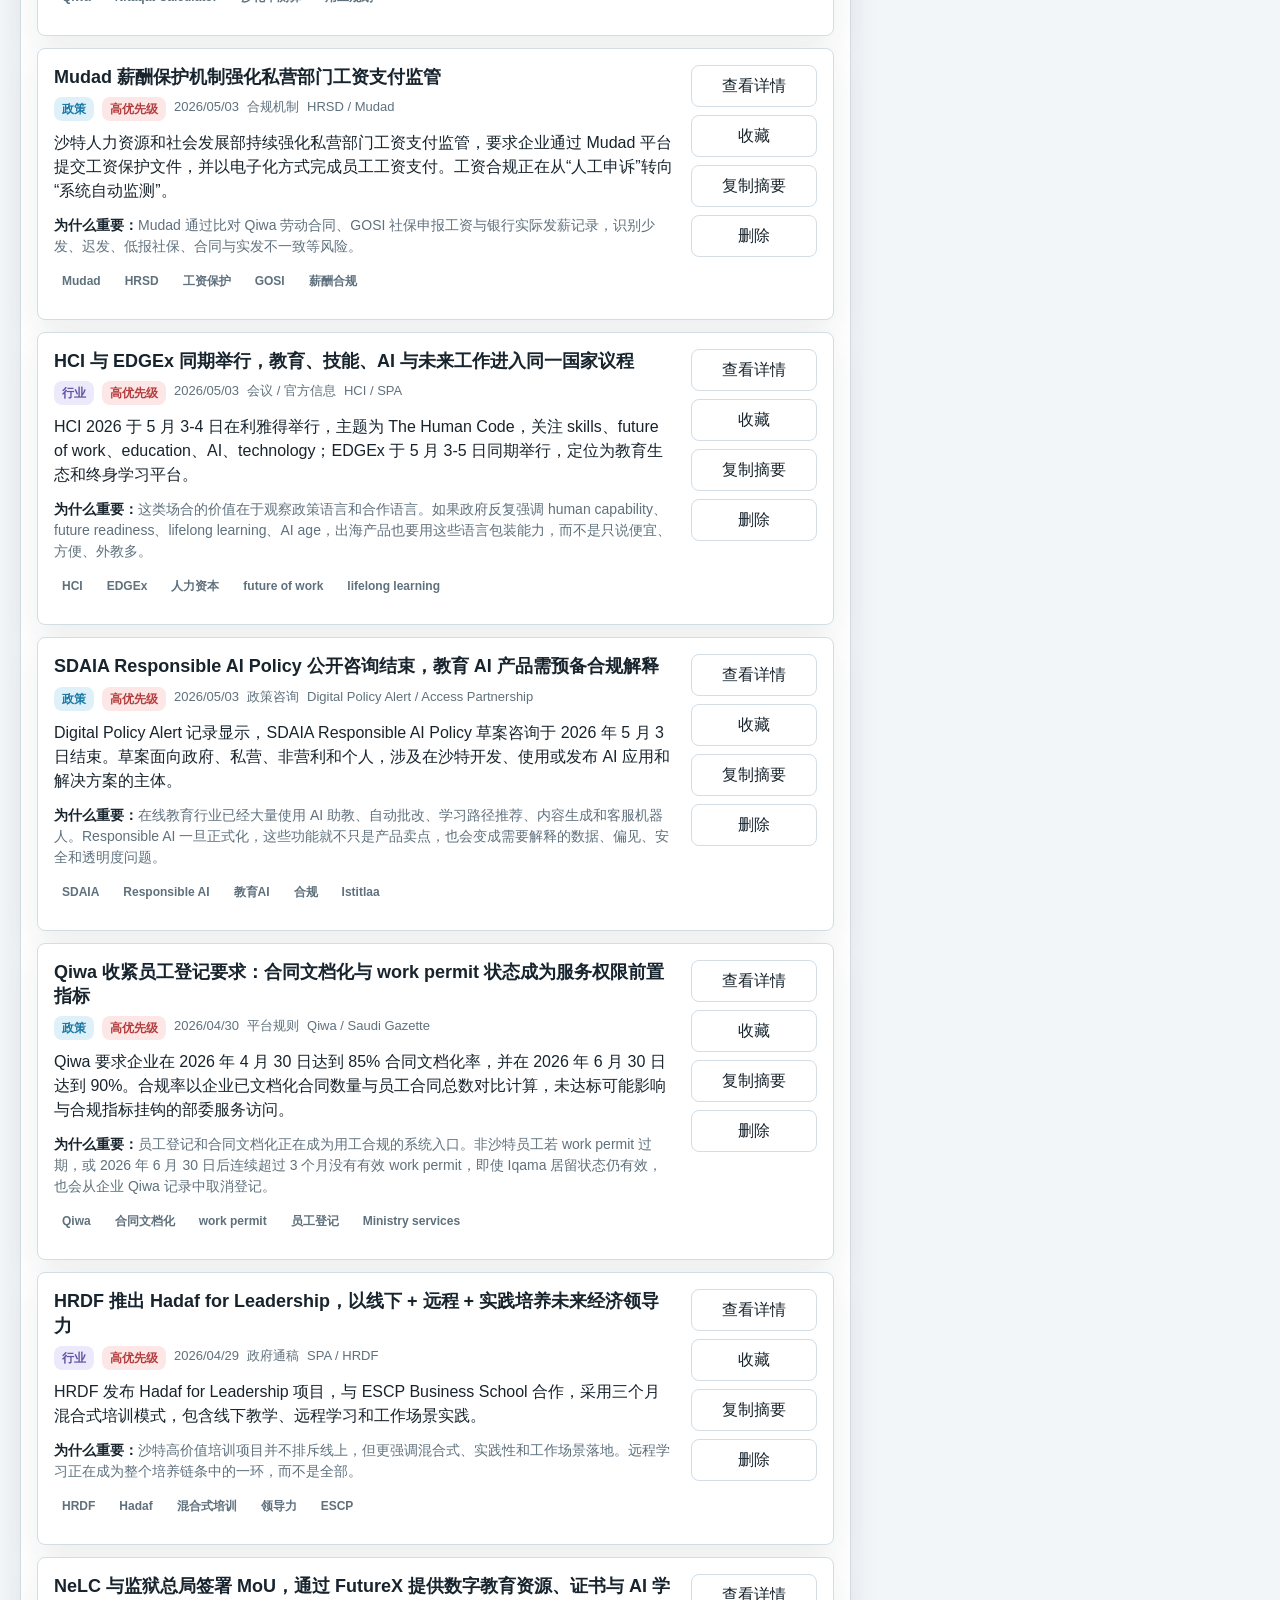
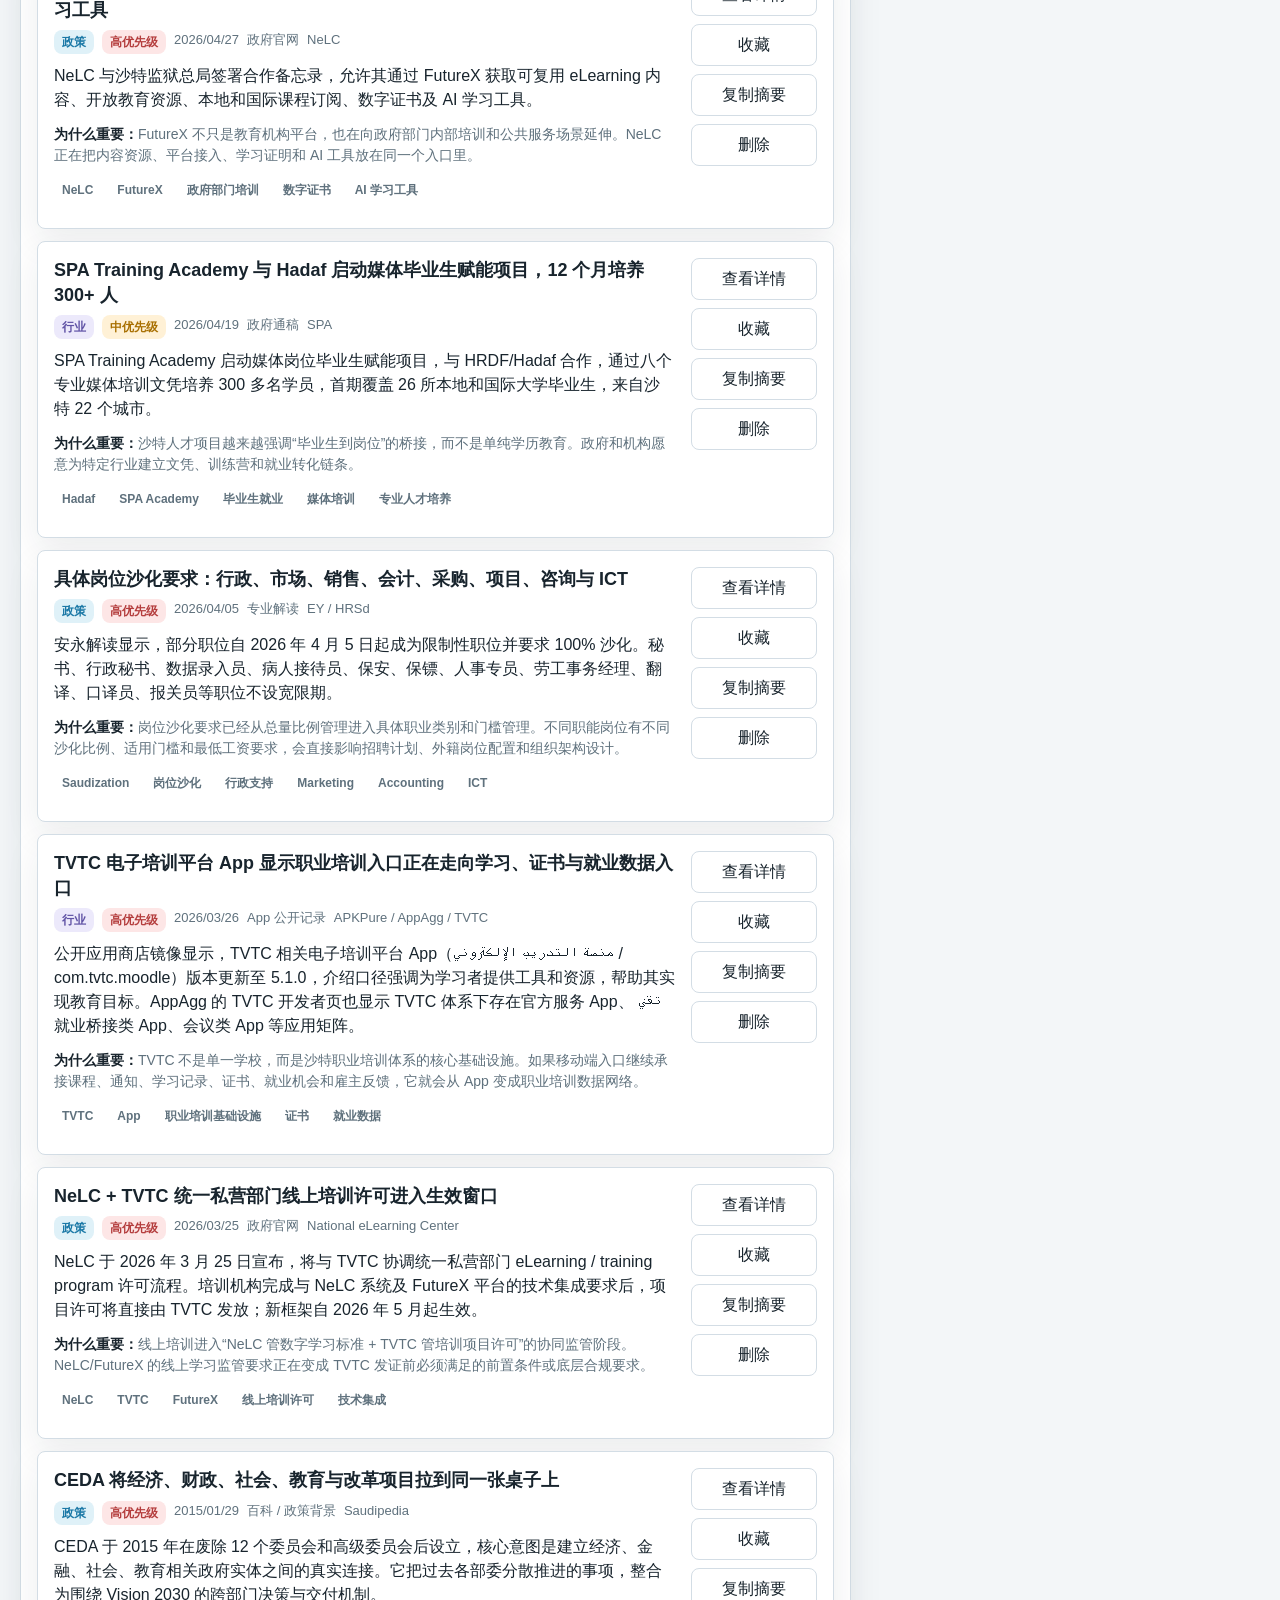
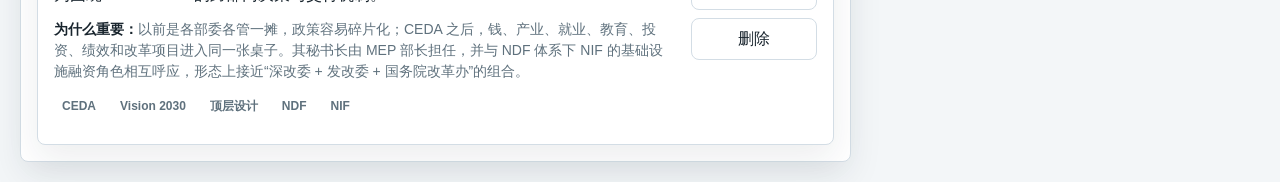
==== commit 56b6ba97: "Add five Saudi weekly cards" ====
--- a/index.html
+++ b/index.html
@@ -885,6 +885,81 @@
         platform: "平台规则",
         source: "Qiwa / Saudi Gazette",
         links: ["https://saudigazette.com.sa/article/661465/saudi-arabia/interior-ministry-penalizes-7-persons-for-transporting-13-pilgrims-to-makkah-illegally"]
+      },
+      {
+        id: 16,
+        title: "CEDA 将经济、财政、社会、教育与改革项目拉到同一张桌子上",
+        category: "政策",
+        priority: "high",
+        featured: true,
+        tags: ["CEDA", "Vision 2030", "顶层设计", "NDF", "NIF"],
+        summary: "CEDA 于 2015 年在废除 12 个委员会和高级委员会后设立，核心意图是建立经济、金融、社会、教育相关政府实体之间的真实连接。它把过去各部委分散推进的事项，整合为围绕 Vision 2030 的跨部门决策与交付机制。",
+        whyItMatters: "以前是各部委各管一摊，政策容易碎片化；CEDA 之后，钱、产业、就业、教育、投资、绩效和改革项目进入同一张桌子。其秘书长由 MEP 部长担任，并与 NDF 体系下 NIF 的基础设施融资角色相互呼应，形态上接近“深改委 + 发改委 + 国务院改革办”的组合。",
+        nextAction: "判断沙特政策时要抓住四点：目标明确，锚定 Vision 2030；顶层授权强，资源调动能力高；交付模式下项目倒逼制度建设；决策链条短，政策转向快。应对上分三层：基础工作层搞清材料、流程、口径，问清 checklist、模板和具体审批标准；决策执行级用正式说明解释业务模式和风险控制；委员会层建立合作叙事，重点谈就业、培训、本地化和对 Vision 2030 的贡献。",
+        date: "2015-01-29",
+        platform: "百科 / 政策背景",
+        source: "Saudipedia",
+        links: ["https://saudipedia.com/en/council-of-economic-and-development-affairs-ceda"]
+      },
+      {
+        id: 17,
+        title: "NeLC 与 DGA 推出 Digital Reporting，将数字服务反馈入口平台化",
+        category: "政策",
+        priority: "high",
+        featured: true,
+        tags: ["NeLC", "DGA", "Digital Reporting", "数字政府", "用户反馈"],
+        summary: "5 月 12 日，NeLC 与沙特数字政府局 DGA 合作推出 Digital Reporting 服务，允许用户通过 NeLC 官网提交数字政府服务相关的 reports、feedback 和 suggestions，用以提升数字政府服务质量并加强与用户互动。",
+        whyItMatters: "NeLC 把线上教育相关数字服务的用户反馈入口平台化，后续这类入口可能成为监管线索来源。DGA 于 2021 年由内阁决定成立，取代 Yusr 政府电子交易项目和国家数字认证中心，具备独立法人资格、财政和行政独立性，并直接向上关联 MBS；主席由 MCIT 通信与信息技术部长兼任。",
+        nextAction: "对在线教育业务而言，数字服务体验、投诉处理、反馈闭环会越来越像合规能力。应提前准备阿语/英语反馈响应机制、服务质量记录、投诉分类口径和整改说明，避免用户反馈直接演变成监管风险。",
+        date: "2026-05-12",
+        platform: "政府官网",
+        source: "NeLC / DGA",
+        links: ["https://nelc.gov.sa/en/media-center/news/digital-complaint-service"]
+      },
+      {
+        id: 18,
+        title: "沙特教育部撤销 74 所私立学校许可，安全与监管要求被持续放大",
+        category: "媒体",
+        priority: "high",
+        featured: true,
+        tags: ["MOE", "私立学校", "许可", "学生安全", "监管要求"],
+        summary: "5 月 16 日，Gulf News 转载 Saudi Gazette 报道称，沙特教育部撤销 74 所私立学校许可，原因包括未续办学校运营许可、民房安全许可证，以及未满足更新后的监管要求，涉及学生安全和教育环境质量。",
+        whyItMatters: "教育监管正在从纸面资质走向持续运营合规。报道同时强调，教育部为受影响学生安排直接转入公立学校，也允许家长选择其他私立学校，以确保学业不中断并维持安全适宜的学习环境。",
+        nextAction: "教育和培训机构应把许可续期、安全证明、教学场地、学生转移预案和家长沟通纳入常态化合规清单。对线上教育公司来说，若与本地学校或培训机构合作，也需要核验对方许可状态和安全/运营资质。",
+        date: "2026-05-16",
+        platform: "媒体报道",
+        source: "Gulf News / Saudi Gazette",
+        links: ["https://gulfnews.com/world/gulf/saudi/saudi-arabia-revokes-licences-of-several-private-schools-over-safety-regulatory-breaches-1.500543033", "https://saudigazette.com.sa/article/658715/saudi-arabia/education-ministry-revokes-licenses-of-74-private-schools-for-violations"]
+      },
+      {
+        id: 19,
+        title: "国际层面持续关注沙特外籍劳工治理，Aramco 供应链与 kafala 改革被放在聚光灯下",
+        category: "媒体",
+        priority: "high",
+        featured: true,
+        tags: ["外籍劳工", "Aramco", "FairSquare", "HRW", "LRI"],
+        summary: "5 月 21 日，The Guardian 报道 FairSquare 对沙特阿美供应链外籍劳工问题的调查，涉及 23 个案例，关注不安全工作条件、超长工时、剥削性工资、恶劣住宿、工伤或死亡后赔偿不足等问题。5 月 19 日，Human Rights Watch 报道联合国专家关注沙特劳工治理体系，相关投诉涉及沙特对 ILO 公约承诺的履行。",
+        whyItMatters: "国家形象工程越大，劳工问题越容易被放大。沙特 2021 年推出 Labor Reform Initiative 后，私营部门外籍员工在符合 HRSD 条件时可在合同到期后转到新雇主，出入境权限也部分从雇主手中转出，但国际组织仍质疑工资、证件扣押、非正常死亡调查和 sponsor 绑定等问题是否真正解决。",
+        nextAction: "沙特会陷入“制度宣传”和“个案证据”的拉扯，数字化、平台化的高透明度管理体系会继续强化。企业应把合同、工资、住宿、安全、工伤、分包商责任和遣返记录做成可追溯台账，特别注意供应链长链条下的责任切割风险。",
+        date: "2026-05-21",
+        platform: "国际媒体 / NGO",
+        source: "The Guardian / Human Rights Watch",
+        links: ["https://www.theguardian.com/business/2026/may/21/aramco-migrant-workers-oil-firm-supply-chain-fairsquare", "https://www.hrw.org/news/2026/05/19/un-experts-sound-alarm-over-saudi-arabias-abusive-labor-governance-system"]
+      },
+      {
+        id: 20,
+        title: "沙特暂停部分咨询公司新合同与付款，Vision 2030 进入控预算、看结果阶段",
+        category: "媒体",
+        priority: "high",
+        featured: true,
+        tags: ["Vision 2030", "咨询公司", "MoF", "财政赤字", "项目交付"],
+        summary: "Financial Times 报道称，沙特近期暂停向部分西方咨询公司发放新合同，并延迟部分既有项目付款，以加强公共支出控制。受影响对象包括 McKinsey、BCG、四大会计师事务所等长期参与 Vision 2030 项目的专业服务机构；财政部据称冻结新合同审批，除非获得特别批准，部分现有项目付款可能延迟至至少 7 月。",
+        whyItMatters: "财政部季度预算报告显示，第一季度财政赤字扩大至 1257 亿沙特里亚尔，约 335 亿美元，为 2018 年以来最高水平，国防开支增长 26%。这说明 Vision 2030 正从“扩大项目盘子”进入“筛项目、控付款、看结果”的阶段。",
+        nextAction: "沙特政府可能减少对国际老牌顾问的烧预算模式，更看重本地交付、可控性和投资回报。对进入沙特的教育与培训项目，应把方案写成可交付、可本地化、可衡量的项目，而不是停留在概念咨询或品牌叙事。",
+        date: "2026-05-21",
+        platform: "财经媒体",
+        source: "Financial Times / MoF",
+        links: ["https://www.ft.com/content/9855a284-8109-4d66-8b3e-e08da0e97dd8"]
       }
     ];
 
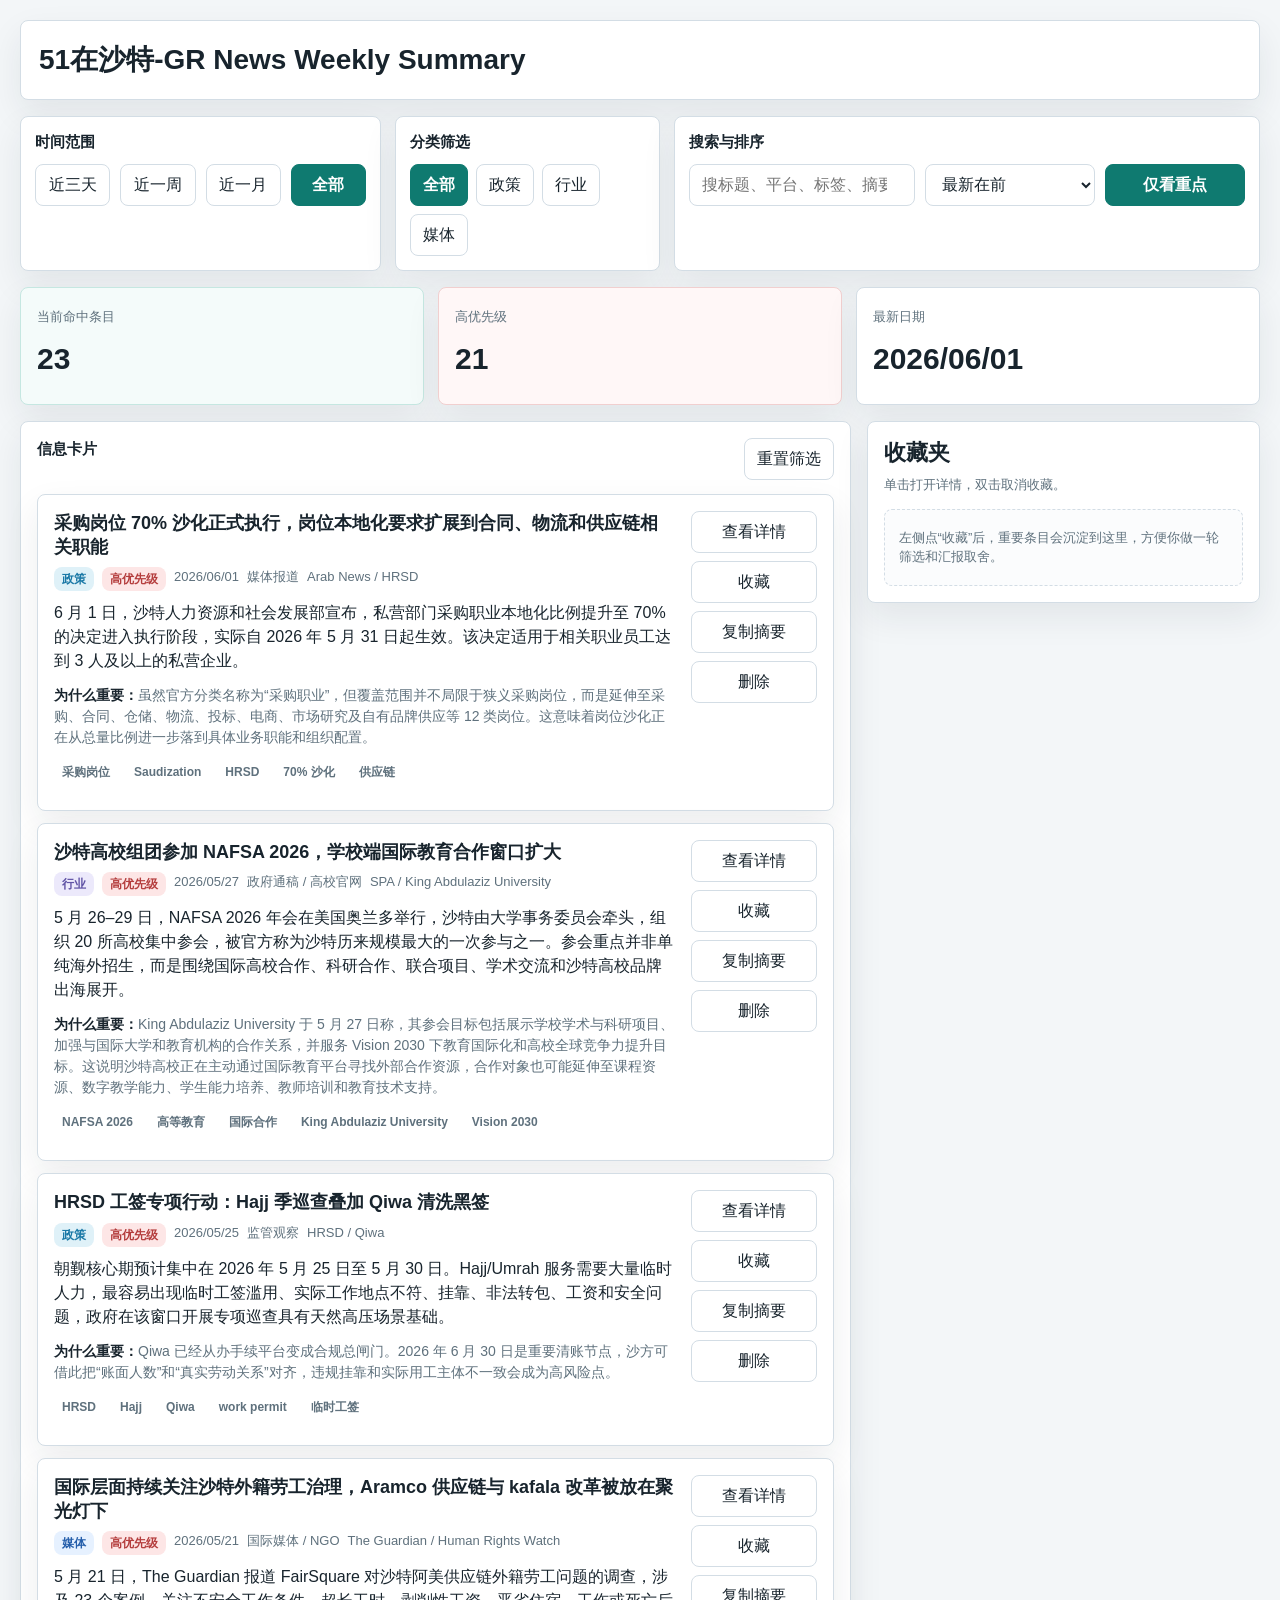
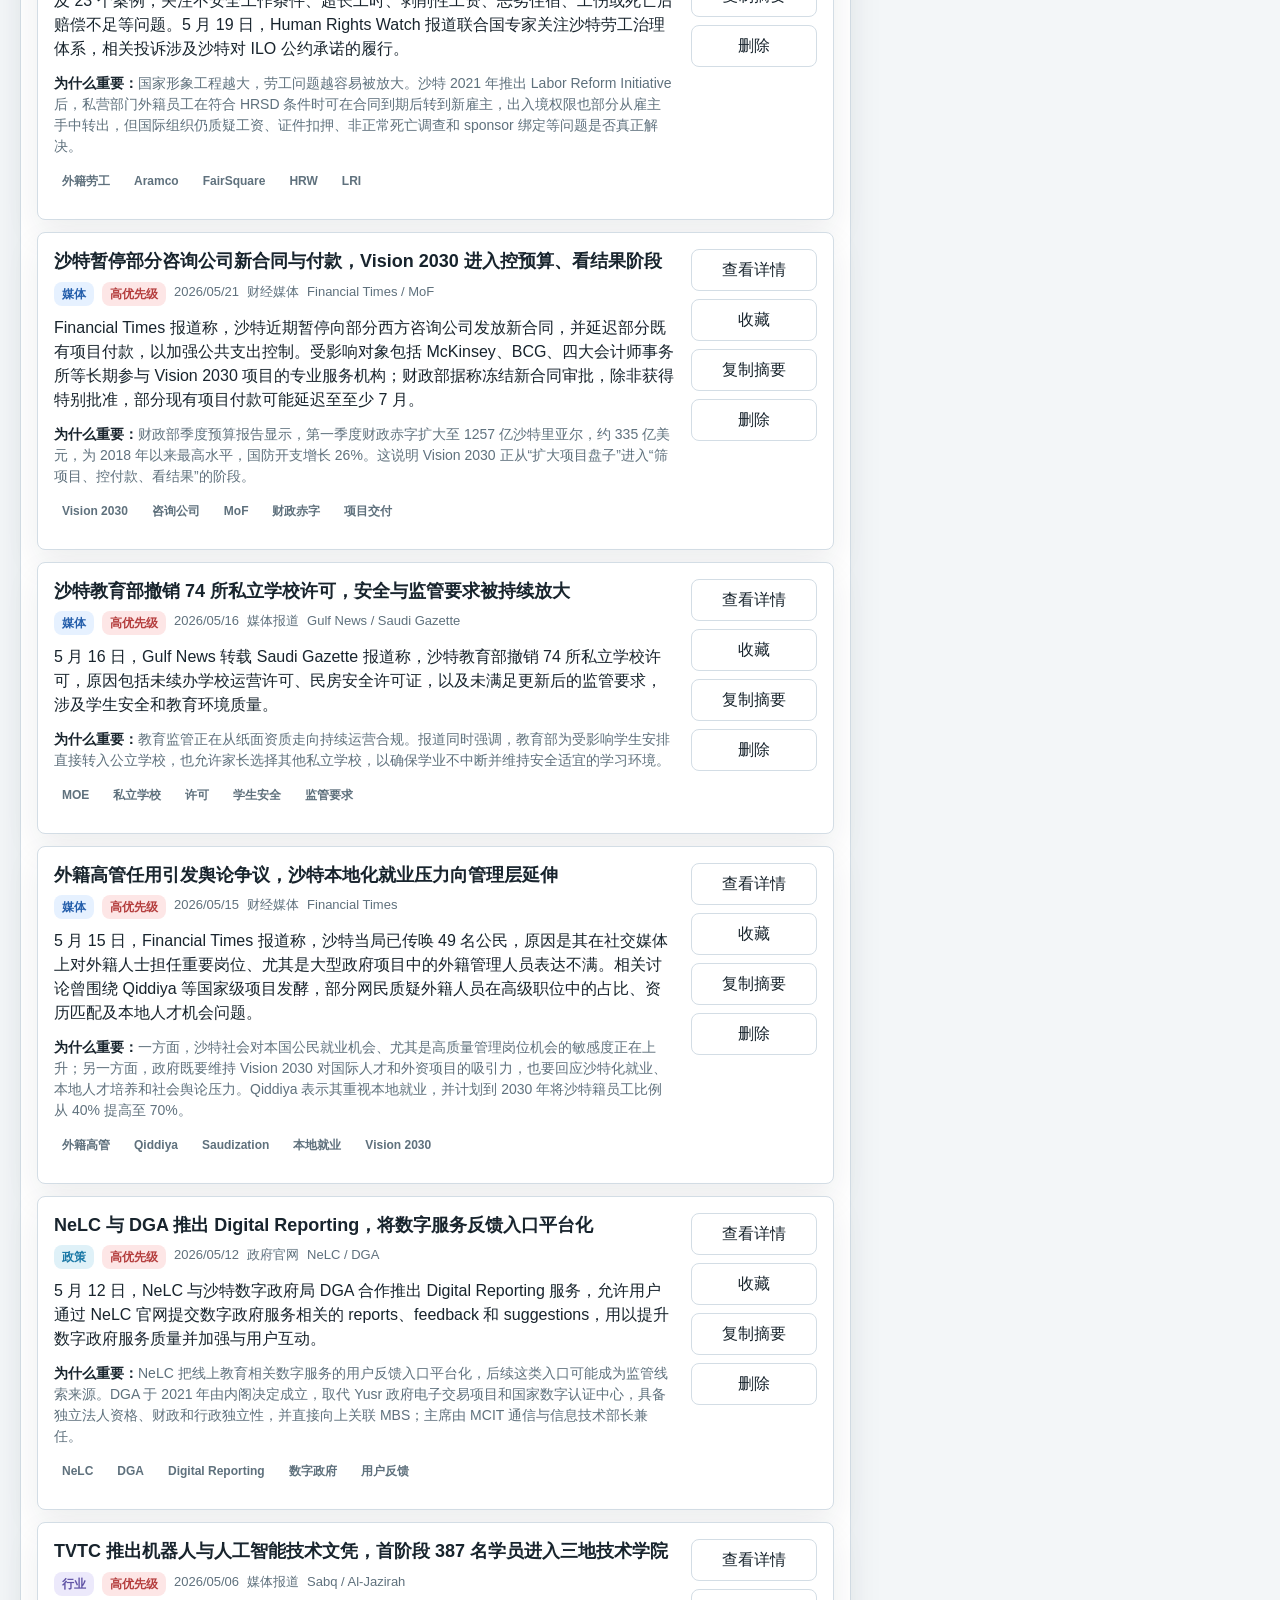
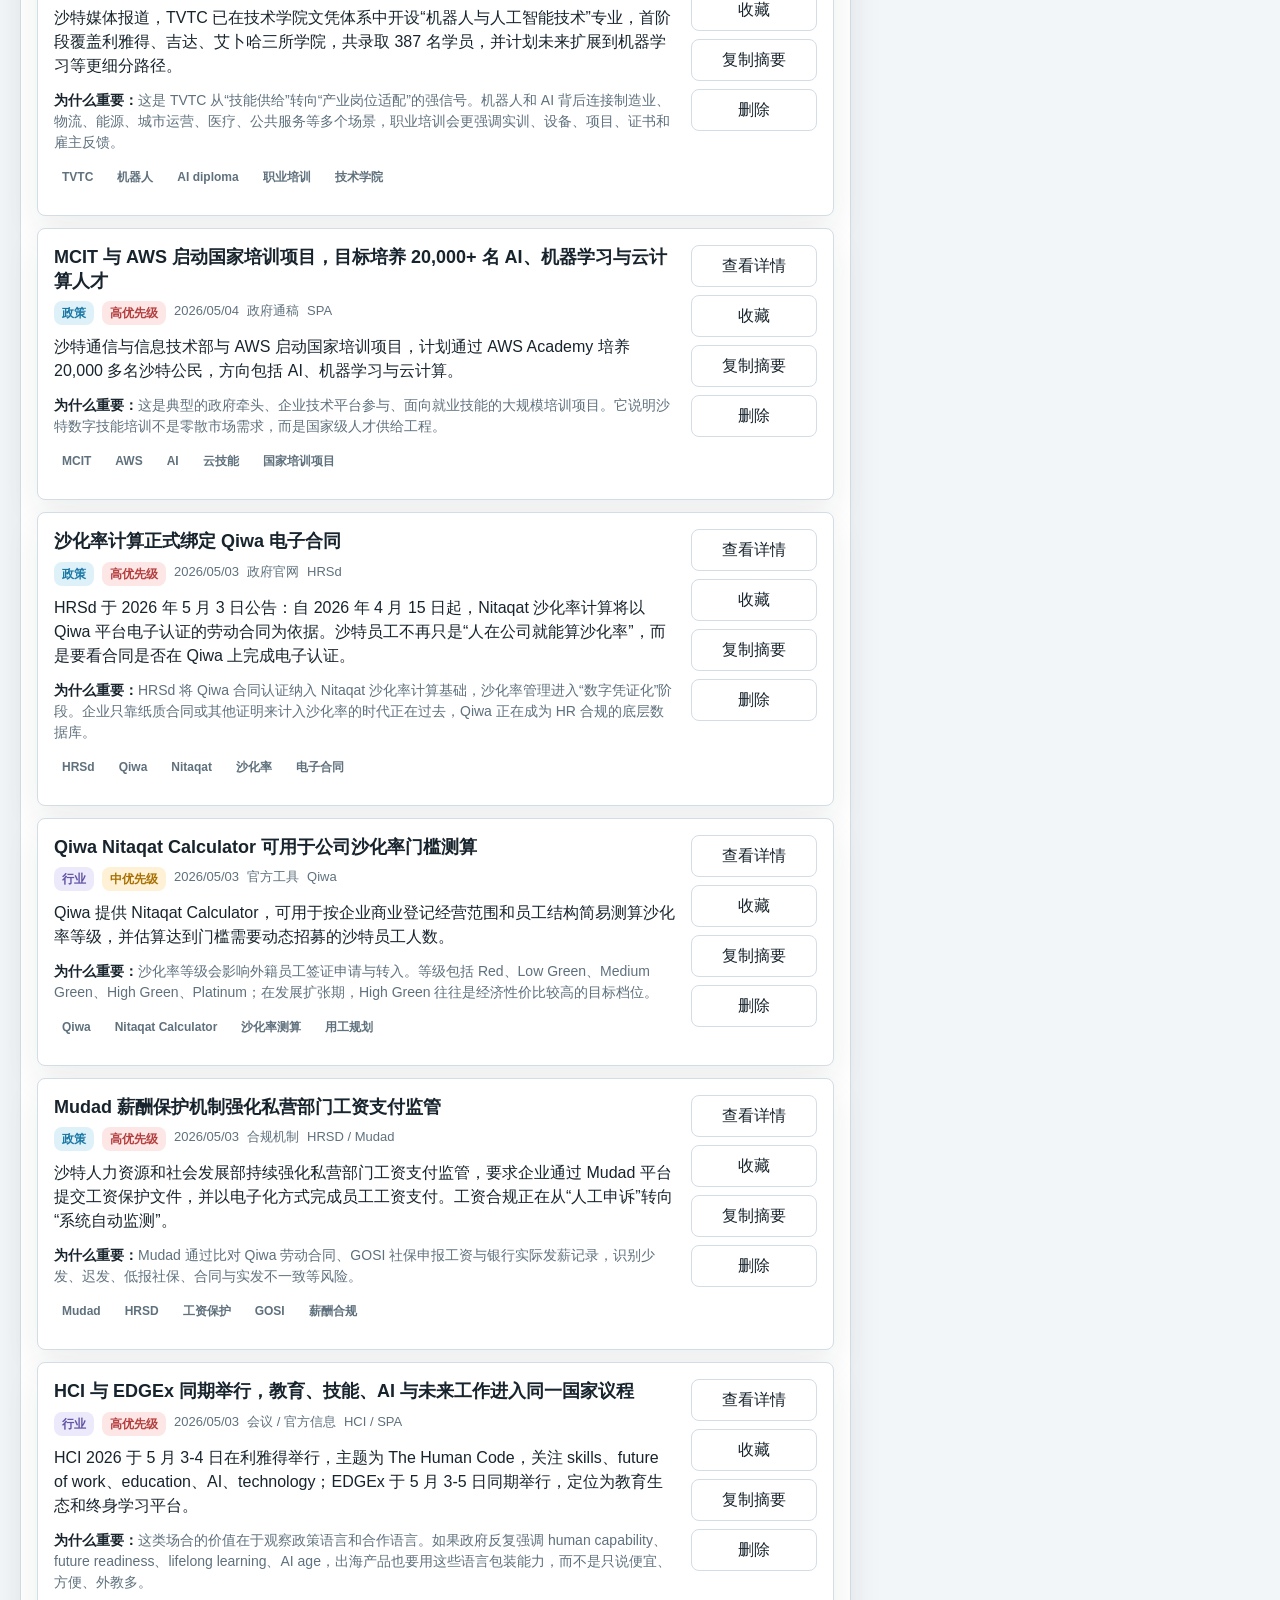
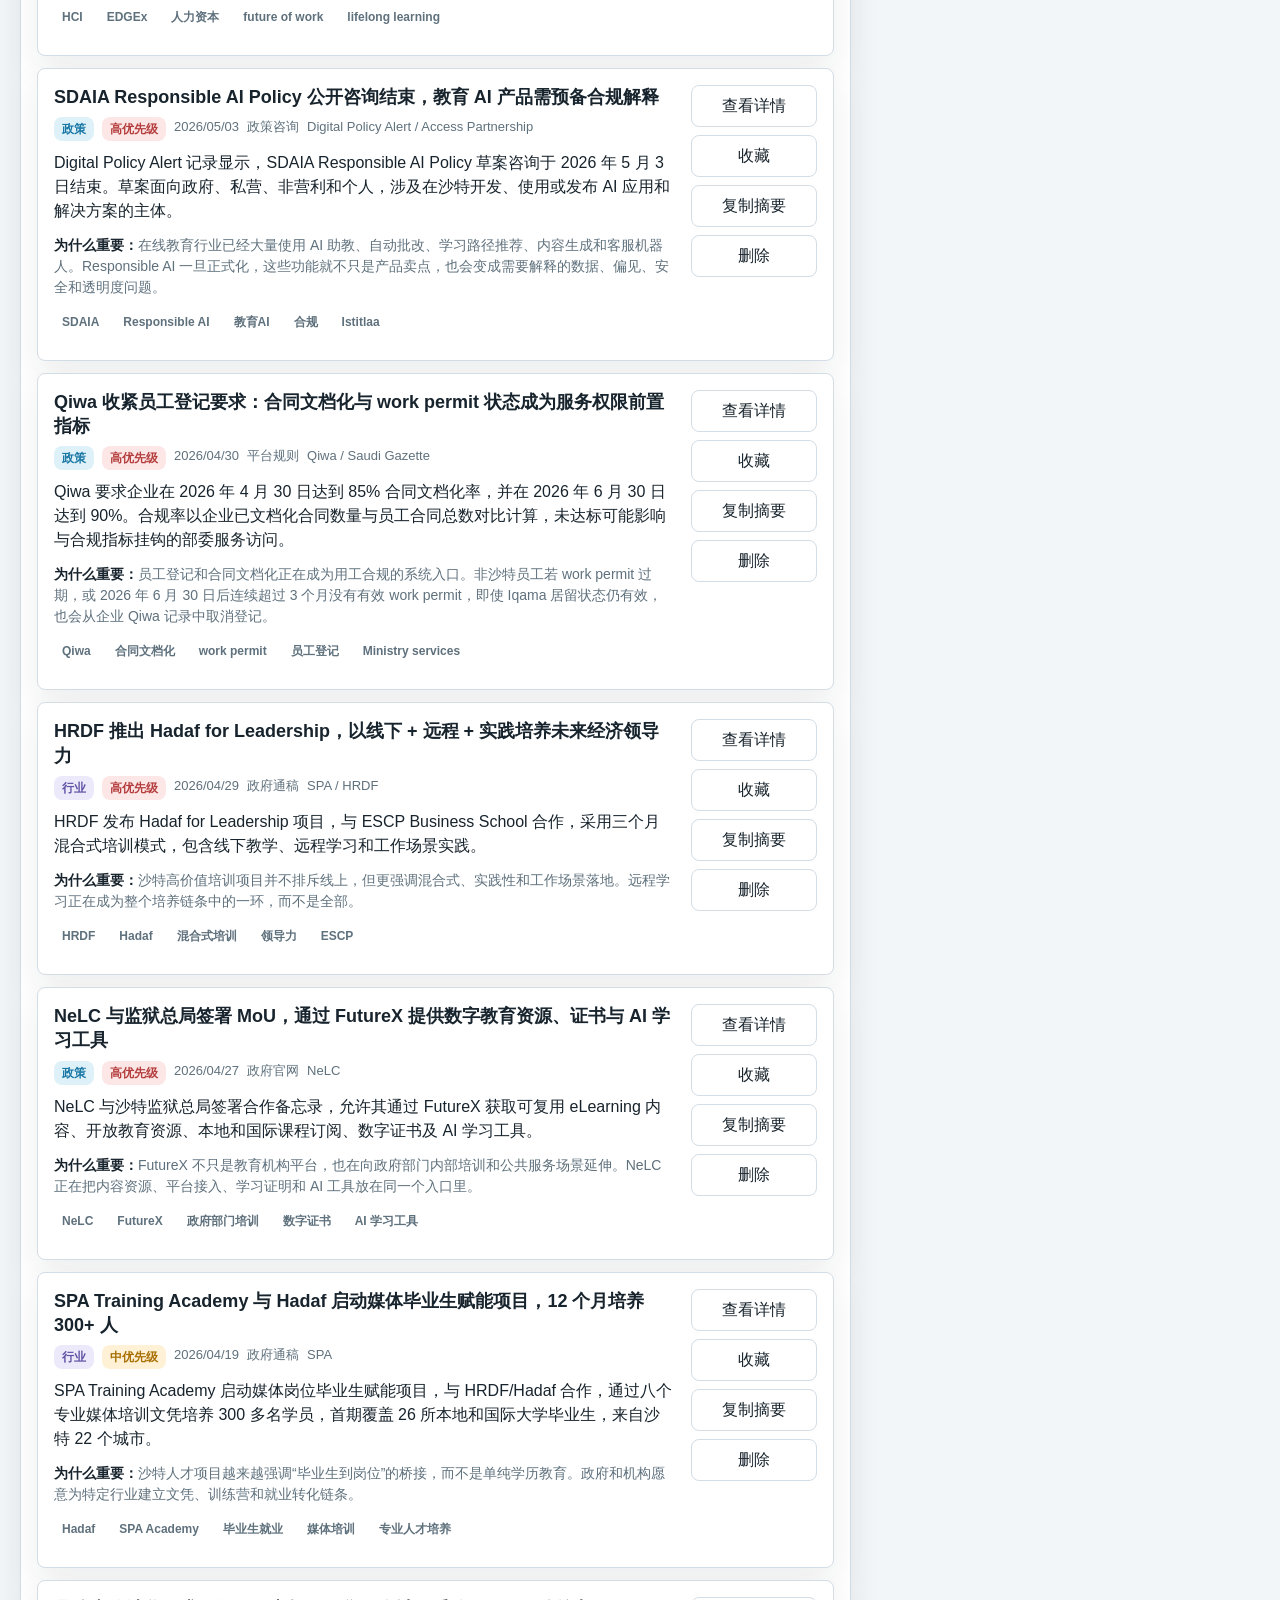
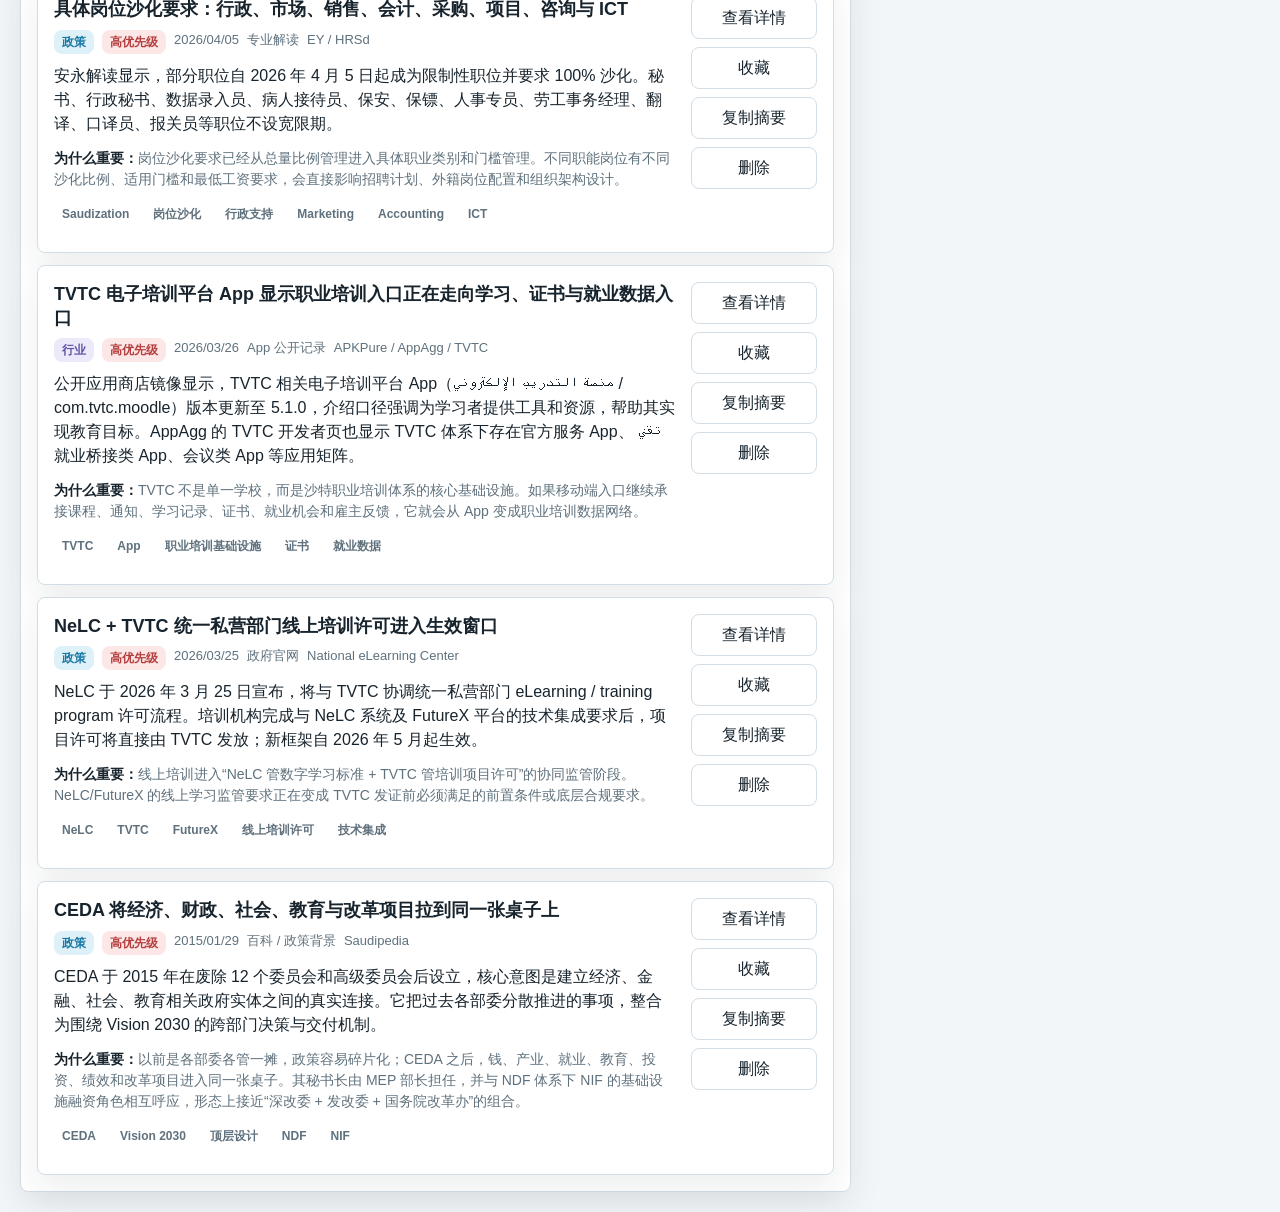
==== commit 87efe27a: "Add June Saudi weekly cards" ====
--- a/index.html
+++ b/index.html
@@ -960,6 +960,51 @@
         platform: "财经媒体",
         source: "Financial Times / MoF",
         links: ["https://www.ft.com/content/9855a284-8109-4d66-8b3e-e08da0e97dd8"]
+      },
+      {
+        id: 21,
+        title: "沙特高校组团参加 NAFSA 2026，学校端国际教育合作窗口扩大",
+        category: "行业",
+        priority: "high",
+        featured: true,
+        tags: ["NAFSA 2026", "高等教育", "国际合作", "King Abdulaziz University", "Vision 2030"],
+        summary: "5 月 26–29 日，NAFSA 2026 年会在美国奥兰多举行，沙特由大学事务委员会牵头，组织 20 所高校集中参会，被官方称为沙特历来规模最大的一次参与之一。参会重点并非单纯海外招生，而是围绕国际高校合作、科研合作、联合项目、学术交流和沙特高校品牌出海展开。",
+        whyItMatters: "King Abdulaziz University 于 5 月 27 日称，其参会目标包括展示学校学术与科研项目、加强与国际大学和教育机构的合作关系，并服务 Vision 2030 下教育国际化和高校全球竞争力提升目标。这说明沙特高校正在主动通过国际教育平台寻找外部合作资源，合作对象也可能延伸至课程资源、数字教学能力、学生能力培养、教师培训和教育技术支持。",
+        nextAction: "对 51Talk 而言，该类高校不一定是直接 C 端获客对象，但可以作为学校端合作入口的观察样本。后续可围绕学生英语口语、职业英语、国际交流准备、教师培训、数字课程交付、学习效果评估和教学质量管理等方向，探索与高校英语学院、继续教育中心、职业发展中心、国际合作处或政府教育项目的补充型合作机会。",
+        date: "2026-05-27",
+        platform: "政府通稿 / 高校官网",
+        source: "SPA / King Abdulaziz University",
+        links: ["https://www.spa.gov.sa/en/N2601003", "https://www.kau.edu.sa/en/news-details/king-abdulaziz-university-participates-in-nafsa-2026-annual-conference-expo-in-the-united-states"]
+      },
+      {
+        id: 22,
+        title: "外籍高管任用引发舆论争议，沙特本地化就业压力向管理层延伸",
+        category: "媒体",
+        priority: "high",
+        featured: true,
+        tags: ["外籍高管", "Qiddiya", "Saudization", "本地就业", "Vision 2030"],
+        summary: "5 月 15 日，Financial Times 报道称，沙特当局已传唤 49 名公民，原因是其在社交媒体上对外籍人士担任重要岗位、尤其是大型政府项目中的外籍管理人员表达不满。相关讨论曾围绕 Qiddiya 等国家级项目发酵，部分网民质疑外籍人员在高级职位中的占比、资历匹配及本地人才机会问题。",
+        whyItMatters: "一方面，沙特社会对本国公民就业机会、尤其是高质量管理岗位机会的敏感度正在上升；另一方面，政府既要维持 Vision 2030 对国际人才和外资项目的吸引力，也要回应沙特化就业、本地人才培养和社会舆论压力。Qiddiya 表示其重视本地就业，并计划到 2030 年将沙特籍员工比例从 40% 提高至 70%。",
+        nextAction: "沙特用工安排不应只关注最低沙化率，还应关注管理层与关键岗位的本地化配置、岗位名称与实际职责一致性，以及组织结构在政府和社会层面的可接受度。建议提前规划沙特籍负责人、政府关系、市场销售、人力资源及客户服务等岗位的本地化路径，将本地就业、人才培养和职业晋升机制作为进入沙特市场的重要合规与公共关系议题。",
+        date: "2026-05-15",
+        platform: "财经媒体",
+        source: "Financial Times",
+        links: ["https://www.ft.com/content/0fe4a1e7-cba8-4740-9891-523f34ad6392?syn-25a6b1a6=1"]
+      },
+      {
+        id: 23,
+        title: "采购岗位 70% 沙化正式执行，岗位本地化要求扩展到合同、物流和供应链相关职能",
+        category: "政策",
+        priority: "high",
+        featured: true,
+        tags: ["采购岗位", "Saudization", "HRSD", "70% 沙化", "供应链"],
+        summary: "6 月 1 日，沙特人力资源和社会发展部宣布，私营部门采购职业本地化比例提升至 70% 的决定进入执行阶段，实际自 2026 年 5 月 31 日起生效。该决定适用于相关职业员工达到 3 人及以上的私营企业。",
+        whyItMatters: "虽然官方分类名称为“采购职业”，但覆盖范围并不局限于狭义采购岗位，而是延伸至采购、合同、仓储、物流、投标、电商、市场研究及自有品牌供应等 12 类岗位。这意味着岗位沙化正在从总量比例进一步落到具体业务职能和组织配置。",
+        nextAction: "企业应核对采购、合同、仓储、物流、投标、电商、市场研究及供应链相关岗位的员工结构、岗位名称和实际职责，确认是否触发 70% 本地化要求。对教育培训业务来说，可关注企业在本地采购、供应链、商务沟通和岗位英语能力提升上的培训需求。",
+        date: "2026-06-01",
+        platform: "媒体报道",
+        source: "Arab News / HRSD",
+        links: ["https://www.arabnews.com/node/2645650/business-economy"]
       }
     ];
 
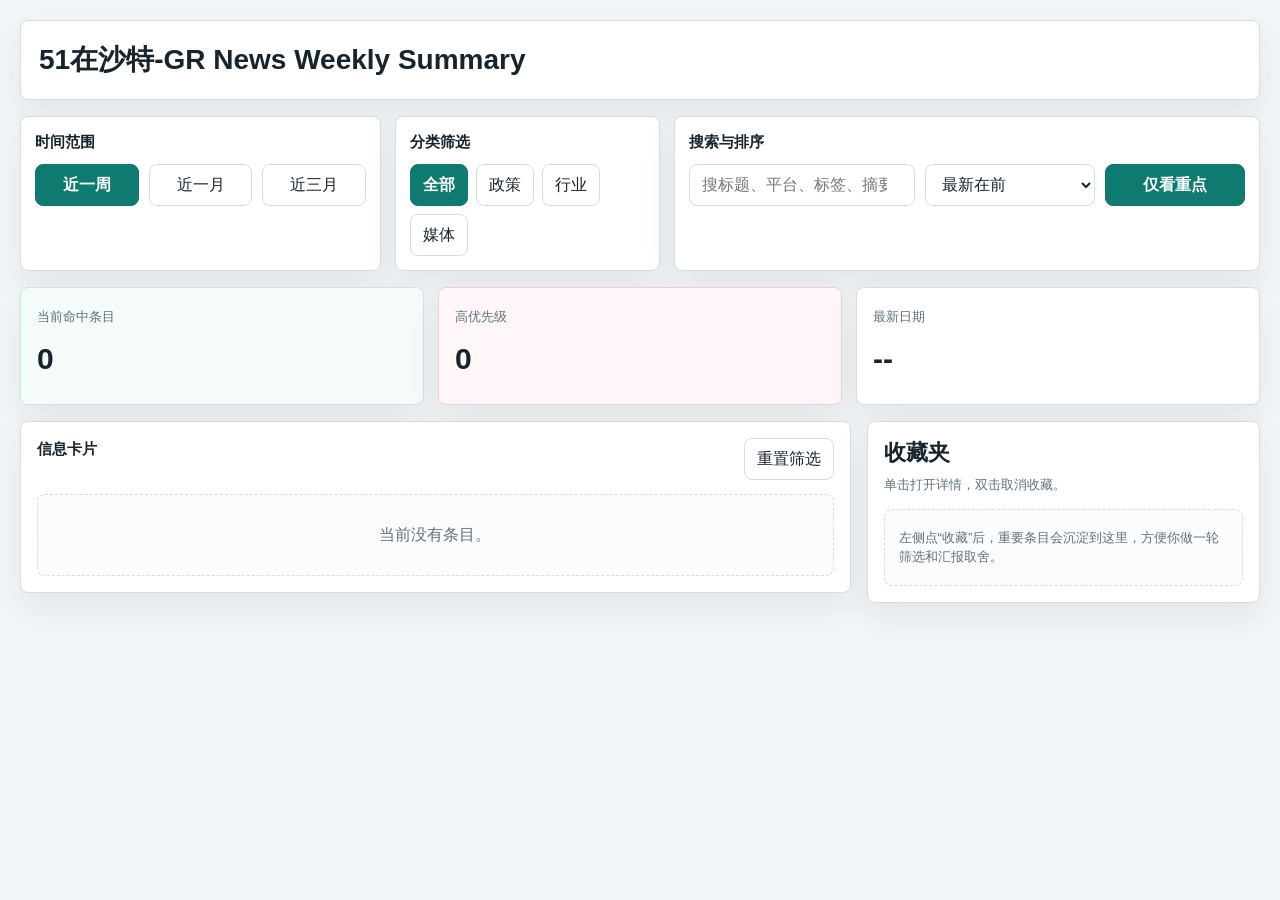
==== commit 6e155a3b: "Update time range filters" ====
--- a/index.html
+++ b/index.html
@@ -111,7 +111,7 @@
 
     .chip-grid {
       display: grid;
-      grid-template-columns: repeat(4, minmax(0, 1fr));
+      grid-template-columns: repeat(3, minmax(0, 1fr));
       gap: 10px;
     }
 
@@ -579,10 +579,9 @@
       <div class="toolbar-block">
         <h2 class="toolbar-title">时间范围</h2>
         <div class="chip-grid" id="rangeChips">
-          <button class="chip" data-range="3">近三天</button>
-          <button class="chip" data-range="7">近一周</button>
+          <button class="chip active" data-range="7">近一周</button>
           <button class="chip" data-range="30">近一月</button>
-          <button class="chip active" data-range="all">全部</button>
+          <button class="chip" data-range="90">近三月</button>
         </div>
       </div>
 
@@ -1026,7 +1025,7 @@
       low: "priority-low"
     };
 
-    let currentRange = "all";
+    let currentRange = "7";
     let currentCategory = "all";
     let currentSort = "desc";
     let currentSearch = "";
@@ -1341,7 +1340,7 @@
     });
 
     document.getElementById("resetButton").addEventListener("click", () => {
-      currentRange = "all";
+      currentRange = "7";
       currentCategory = "all";
       currentSort = "desc";
       currentSearch = "";
@@ -1350,7 +1349,7 @@
       sortSelect.value = "desc";
       focusToggle.textContent = "仅看重点";
       focusToggle.classList.remove("solid-btn");
-      document.querySelectorAll("#rangeChips .chip").forEach((node) => node.classList.toggle("active", node.dataset.range === "all"));
+      document.querySelectorAll("#rangeChips .chip").forEach((node) => node.classList.toggle("active", node.dataset.range === "7"));
       document.querySelectorAll("#categoryChips .chip").forEach((node) => node.classList.toggle("active", node.dataset.category === "all"));
       refresh();
     });
